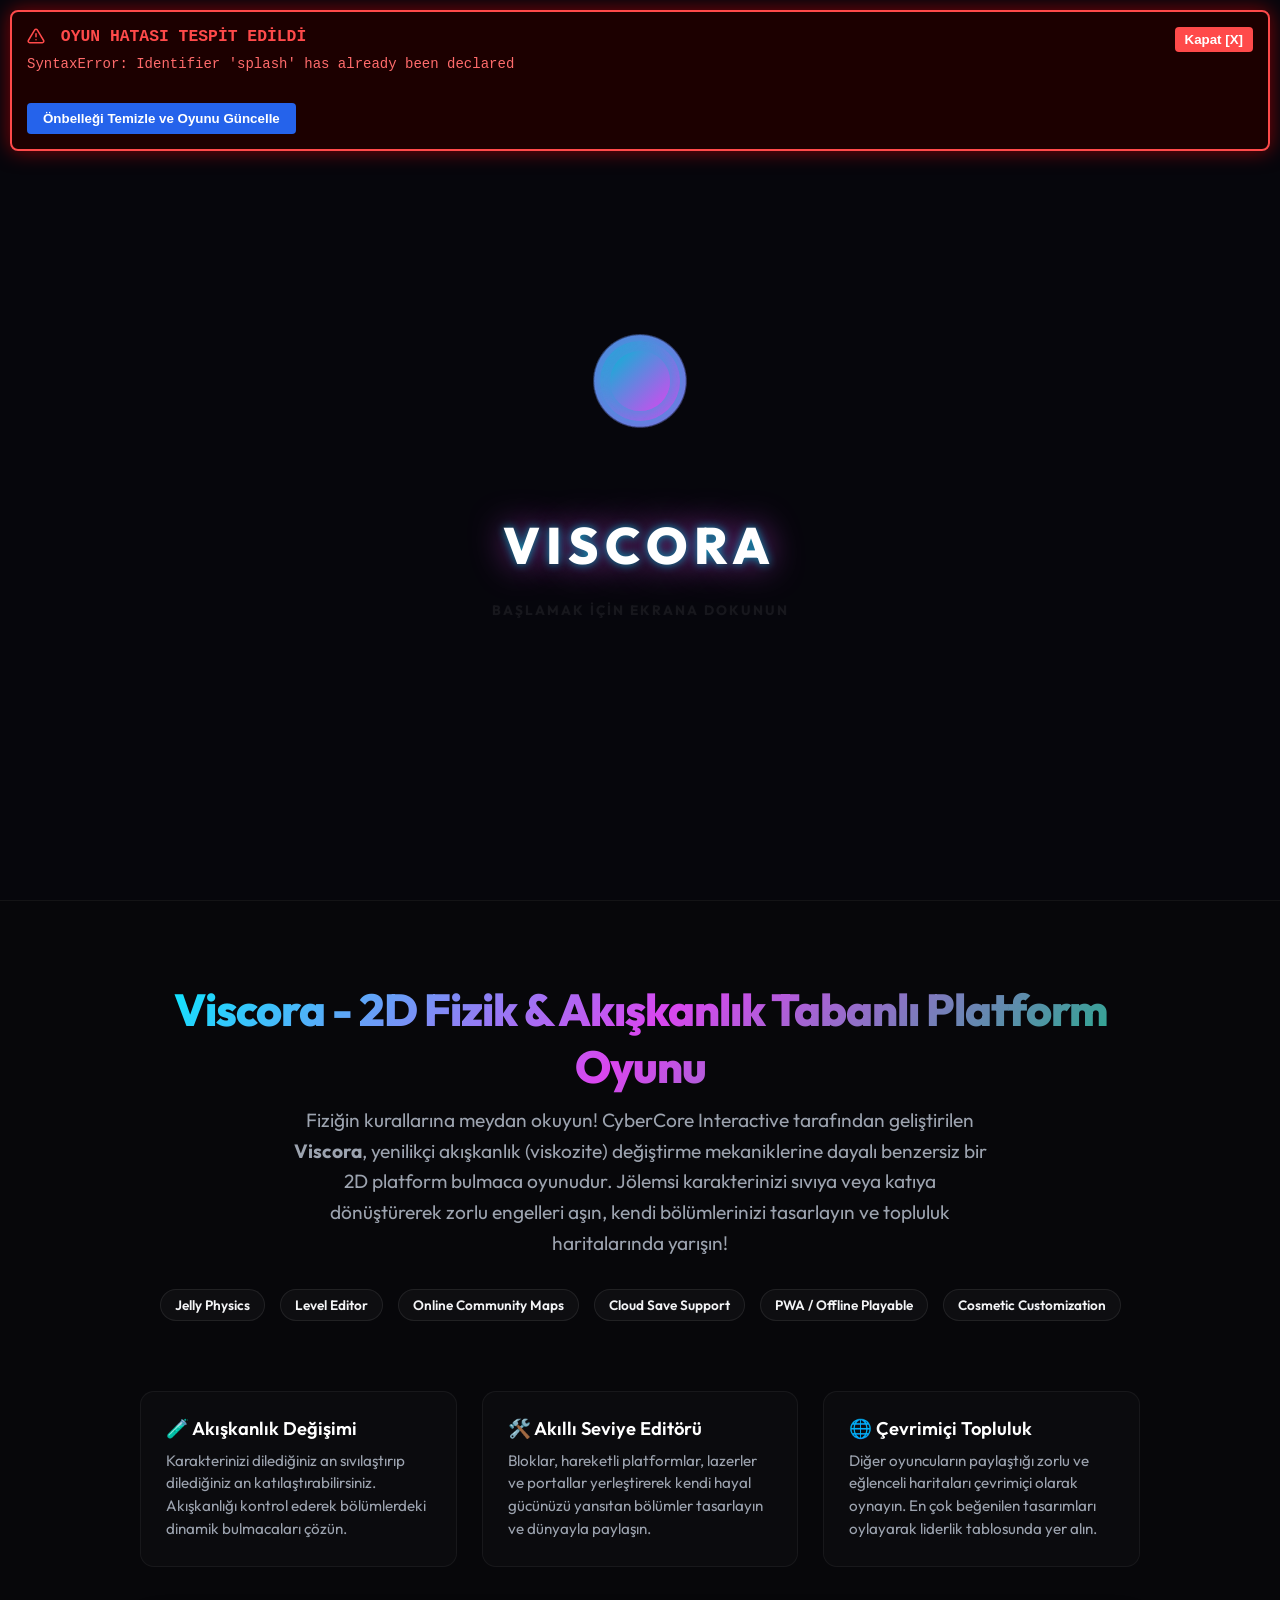
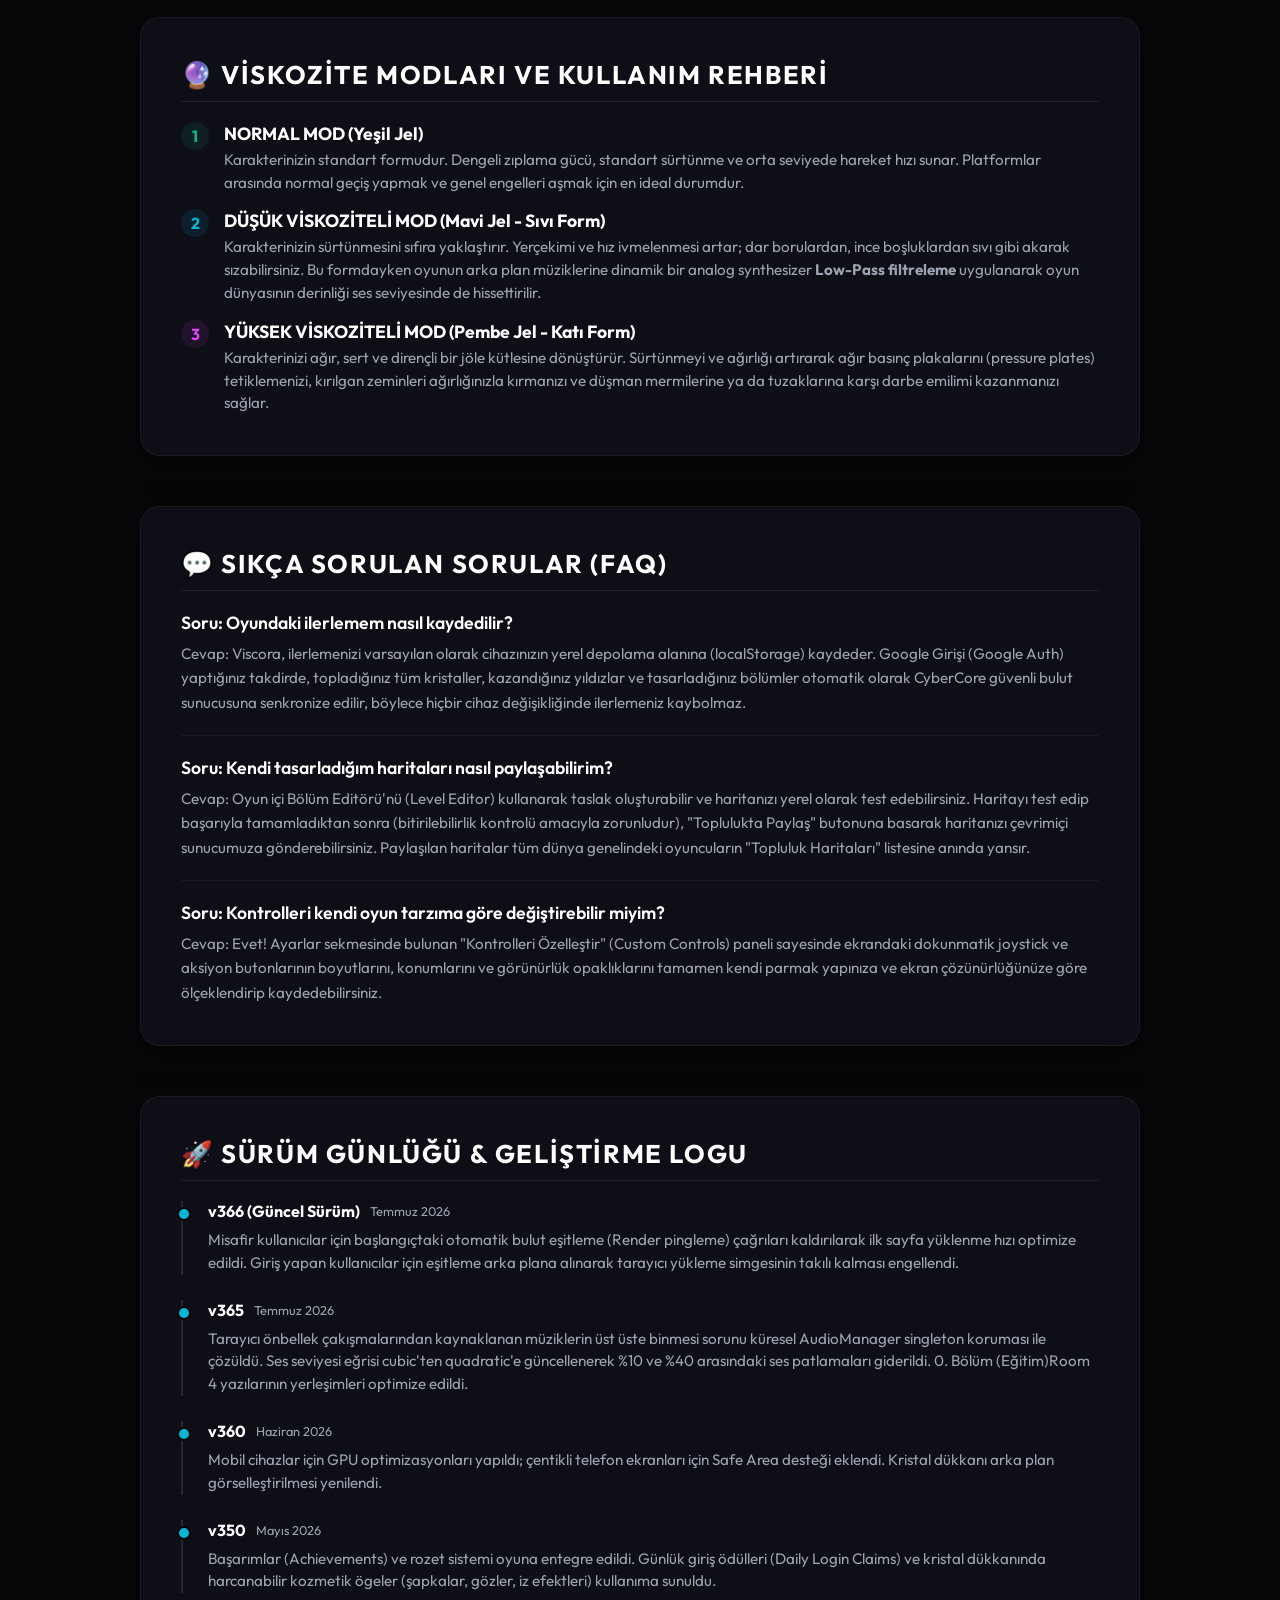
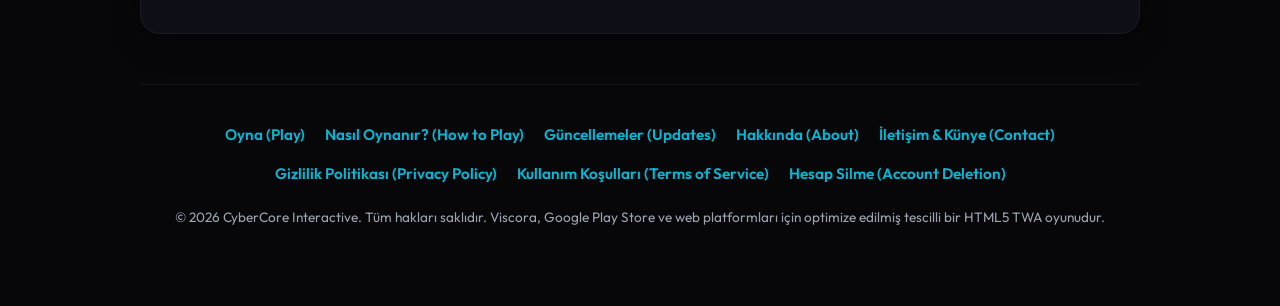
==== index.html @ 259fa182 "fix: updated internal js import query strings to v395 and added fail-safe intro script" ====
<!DOCTYPE html>
<html lang="tr" style="background-color: #0d0d12;">
<head>
    <style>html, body { background-color: #0d0d12 !important; }</style>
    <!-- Global Hata Yakalayıcı (Konsol Günlüğü & Geliştirici Modu) -->
    <script>
        window.lastCapturedError = null;
        window.showCrashReporter = function(message, file, line, stack) {
            console.error("[Viscora Core Error]:", message, file, line, stack);
            window.lastCapturedError = {
                message: message || "Bilinmeyen Hata",
                file: file || "bilinmiyor",
                line: line || 0,
                stack: stack || "",
                time: new Date().toISOString()
            };
            // Otomatik engelleyici modal kaldırıldı; sadece devMode veya manuel olarak görünür.
        };
        window.addEventListener('error', function(e) {
            if (e.message && !e.message.includes('ResizeObserver')) {
                console.warn("[Caught Error]:", e.message, e.filename, e.lineno);
            }
        });
        window.addEventListener('unhandledrejection', function(e) {
            var msg = e.reason ? (e.reason.message || String(e.reason)) : "Promise Hatası";
            console.warn("[Unhandled Promise Rejection]:", msg);
        });
    </script>

    <meta charset="UTF-8">
    <meta name="viewport" content="width=device-width, initial-scale=1.0, maximum-scale=1.0, user-scalable=no, viewport-fit=cover">
    <title>Viscora - 2D Physics Mobile Platformer</title>
    <meta name="description" content="Viscora, yenilikçi akışkanlık (viskozite) mekaniklerine dayalı benzersiz bir 2D fizik tabanlı platform oyunudur. Kendi bölümlerinizi tasarlayın ve topluluk haritalarını çevrimiçi oynayın!">
    <meta name="keywords" content="viscora, platform oyunu, physics platformer, 2d game, level editor, community levels, browser game, jelly game, viscous odyssey">
    <!-- Gelişmiş PWA & Android Meta Etiketleri -->
    <meta name="mobile-web-app-capable" content="yes">
    <meta name="apple-mobile-web-app-capable" content="yes">
    <meta name="apple-mobile-web-app-status-bar-style" content="black-translucent">
    <meta name="theme-color" content="#0d0d12">
    <!-- Google Fonts: Outfit & Orbitron -->
    <link rel="preconnect" href="https://fonts.googleapis.com">
    <link rel="preconnect" href="https://fonts.gstatic.com" crossorigin>
    <link href="https://fonts.googleapis.com/css2?family=Orbitron:wght@700;900&family=Outfit:wght@300;400;600;800&display=swap" rel="stylesheet">
    <link rel="stylesheet" href="index.css?v=v378">
    <!-- Google AdSense Doğrulama Kodu -->
    <script async src="https://pagead2.googlesyndication.com/pagead/js/adsbygoogle.js?client=ca-pub-5810332619798187"
         crossorigin="anonymous"></script>
    <!-- H5 Games Ads: adBreak / adConfig API Yapılandırması -->
    <script>
        window.adBreakReady = false;
        window.adBreak = window.adBreak || function(o) {
            // Reklam SDK henüz yüklenmediyse, beforeAd/afterAd/adBreakDone callback'lerini atla
            if (o.adBreakDone) o.adBreakDone({ breakStatus: 'notReady' });
        };
        window.adConfig = window.adConfig || function(o) {};
    </script>
    <!-- Global Vibration (Haptic) Override Setting -->
    <script>
        (function() {
            if (typeof navigator !== 'undefined' && navigator.vibrate) {
                const originalVibrate = navigator.vibrate.bind(navigator);
                navigator.vibrate = function(pattern) {
                    const disabled = window.screenShakeDisabled || localStorage.getItem('viscora_screen_shake_disabled') === 'true';
                    if (disabled) {
                        return false;
                    }
                    try {
                        return originalVibrate(pattern);
                    } catch (e) {
                        return false;
                    }
                };
            }
        })();
    </script>
    <script>
        // Standalone (PWA / TWA / Google Play Store App) Mode Detection
        (function() {
            const isStandalone = window.matchMedia('(display-mode: standalone)').matches || 
                                 window.matchMedia('(display-mode: fullscreen)').matches ||
                                 window.navigator.standalone || 
                                 document.referrer.includes('android-app://');
            if (isStandalone) {
                document.documentElement.classList.add('standalone-mode');
            }
        })();
    </script>
    <link rel="manifest" href="manifest.json">
    <script>
        // Custom Premium Alert & Confirm Dialogs to bypass native browser alert/confirm domain prefixing
        window.showAlertModal = function(msg) {
            const existing = document.querySelector('.viscora-modal-overlay');
            if (existing) existing.remove();

            const overlay = document.createElement('div');
            overlay.className = 'viscora-modal-overlay';
            
            const modal = document.createElement('div');
            modal.className = 'viscora-modal';
            
            modal.innerHTML = `
                <div class="viscora-modal-title"><svg class="icon-svg" style="color: #00f0ff; width: 18px; height: 18px; vertical-align: text-bottom; margin-right: 6px;"><use href="#icon-bolt"></use></svg> BİLGİLENDİRME</div>
                <div class="viscora-modal-message">${msg}</div>
                <div class="viscora-modal-actions">
                    <button class="viscora-modal-btn primary">TAMAM</button>
                </div>
            `;
            
            overlay.appendChild(modal);
            document.body.appendChild(overlay);

            const btn = modal.querySelector('.viscora-modal-btn');
            btn.focus();
            btn.addEventListener('click', () => {
                overlay.remove();
            });
        };

        window.showConfirmModal = function(msg, onYes, onNo) {
            const existing = document.querySelector('.viscora-modal-overlay');
            if (existing) existing.remove();

            const overlay = document.createElement('div');
            overlay.className = 'viscora-modal-overlay';
            
            const modal = document.createElement('div');
            modal.className = 'viscora-modal';
            
            modal.innerHTML = `
                <div class="viscora-modal-title"><svg class="icon-svg" style="color: #f59e0b; width: 18px; height: 18px; vertical-align: text-bottom; margin-right: 6px;"><use href="#icon-warning"></use></svg> ONAY</div>
                <div class="viscora-modal-message">${msg}</div>
                <div class="viscora-modal-actions">
                    <button class="viscora-modal-btn secondary" id="viscora-confirm-no">İPTAL</button>
                    <button class="viscora-modal-btn primary" id="viscora-confirm-yes">EVET</button>
                </div>
            `;
            
            overlay.appendChild(modal);
            document.body.appendChild(overlay);

            const yesBtn = modal.querySelector('#viscora-confirm-yes');
            const noBtn = modal.querySelector('#viscora-confirm-no');
            
            yesBtn.focus();
            
            yesBtn.addEventListener('click', () => {
                overlay.remove();
                if (onYes) onYes();
            });
            
            noBtn.addEventListener('click', () => {
                overlay.remove();
                if (onNo) onNo();
            });
        };

        window.showShareModal = function(msg, onUpdate, onPublishNew, onCancel) {
            const existing = document.querySelector('.viscora-modal-overlay');
            if (existing) existing.remove();

            const overlay = document.createElement('div');
            overlay.className = 'viscora-modal-overlay';
            
            const modal = document.createElement('div');
            modal.className = 'viscora-modal';
            modal.style.width = '420px';
            modal.style.maxWidth = '90vw';
            
            modal.innerHTML = `
                <div class="viscora-modal-title"><svg class="icon-svg" style="color: #10b981; width: 18px; height: 18px; vertical-align: text-bottom; margin-right: 6px;"><use href="#icon-portal"></use></svg> BÖLÜMÜ PAYLAŞ</div>
                <div class="viscora-modal-message" style="margin-bottom: 22px;">${msg}</div>
                <div class="viscora-modal-actions" style="flex-direction: column; gap: 10px; align-items: stretch;">
                    <button class="viscora-modal-btn primary" id="viscora-share-update" style="padding: 10px 16px; font-size: 0.85rem; width: 100%; display: flex; align-items: center; justify-content: center; gap: 6px;"><svg class="icon-svg" style="width: 14px; height: 14px; margin: 0;"><use href="#icon-time"></use></svg> MEVCUT BÖLÜMÜ GÜNCELLE</button>
                    <button class="viscora-modal-btn" id="viscora-share-new" style="padding: 10px 16px; font-size: 0.85rem; width: 100%; background: linear-gradient(135deg, #10b981 0%, #059669 100%); color: #fff; border: none; box-shadow: 0 4px 12px rgba(16, 185, 129, 0.2); display: flex; align-items: center; justify-content: center; gap: 6px;"><svg class="icon-svg" style="width: 14px; height: 14px; margin: 0;"><use href="#icon-star"></use></svg> YENİ BÖLÜM OLARAK YAYINLA</button>
                    <button class="viscora-modal-btn secondary" id="viscora-share-cancel" style="padding: 8px 16px; font-size: 0.85rem; width: 100%;">İPTAL</button>
                </div>
            `;
            
            overlay.appendChild(modal);
            document.body.appendChild(overlay);

            const updateBtn = modal.querySelector('#viscora-share-update');
            const newBtn = modal.querySelector('#viscora-share-new');
            const cancelBtn = modal.querySelector('#viscora-share-cancel');
            
            updateBtn.focus();
            
            updateBtn.addEventListener('click', () => {
                overlay.remove();
                if (onUpdate) onUpdate();
            });
            
            newBtn.addEventListener('click', () => {
                overlay.remove();
                if (onPublishNew) onPublishNew();
            });
            
            cancelBtn.addEventListener('click', () => {
                overlay.remove();
                if (onCancel) onCancel();
            });
        };

        // Override default window.alert globally
        window.alert = window.showAlertModal;

        // Service Worker Kaydı (PWA & Offline Desteği + Otomatik Güncelleme)
        if ('serviceWorker' in navigator) {
            window.addEventListener('load', () => {
                navigator.serviceWorker.register('./sw.js')
                    .then(reg => {
                        console.log('Service Worker başarıyla kaydedildi:', reg.scope);
                        // Force check for updates on registration
                        reg.update().catch(err => console.error('Service Worker güncelleme hatası:', err));
                    })
                    .catch(err => console.error('Service Worker kayıt hatası:', err));
            });

            let refreshing = false;
            navigator.serviceWorker.addEventListener('controllerchange', () => {
                if (!refreshing) {
                    refreshing = true;
                    sessionStorage.setItem('viscora_sw_reloaded', 'true');
                    window.location.reload();
                }
            });
        }

        // Android/Mobil Cihazlar İçin FPS Optimizasyonu: Yoğun işlem gerektiren canvas gölge özelliklerini devredışı bırak
        const isTouch = ('ontouchstart' in window) || (navigator.maxTouchPoints > 0);
        if (isTouch) {
            Object.defineProperty(CanvasRenderingContext2D.prototype, 'shadowBlur', {
                set(val) { /* Gölgeleri yoksay */ },
                get() { return 0; },
                configurable: true
            });
            Object.defineProperty(CanvasRenderingContext2D.prototype, 'shadowColor', {
                set(val) { /* Gölgeleri yoksay */ },
                get() { return 'transparent'; },
                configurable: true
            });
        }

        function showError(msg) {
            var div = document.getElementById('debug-error-console');
            if (!div) {
                div = document.createElement('div');
                div.id = 'debug-error-console';
                div.style.position = 'fixed';
                div.style.top = '10px';
                div.style.left = '10px';
                div.style.right = '10px';
                div.style.background = 'rgba(30, 0, 0, 0.95)';
                div.style.color = '#ff6b6b';
                div.style.padding = '15px';
                div.style.borderRadius = '8px';
                div.style.border = '2px solid #ff4a4a';
                div.style.fontFamily = 'monospace';
                div.style.fontSize = '14px';
                div.style.zIndex = '999999';
                div.style.boxShadow = '0 0 20px rgba(255,0,0,0.5)';
                div.style.whiteSpace = 'pre-wrap';
                div.style.overflowY = 'auto';
                div.style.maxHeight = '80vh';
                
                var closeBtn = document.createElement('button');
                closeBtn.innerText = 'Kapat [X]';
                closeBtn.style.float = 'right';
                closeBtn.style.background = '#ff4a4a';
                closeBtn.style.color = '#fff';
                closeBtn.style.border = 'none';
                closeBtn.style.padding = '5px 10px';
                closeBtn.style.cursor = 'pointer';
                closeBtn.style.borderRadius = '4px';
                closeBtn.style.fontWeight = 'bold';
                closeBtn.onclick = function() { div.remove(); };
                div.appendChild(closeBtn);
                
                var title = document.createElement('h3');
                title.innerHTML = '<svg class="icon-svg" style="color: #ff4a4a; width: 18px; height: 18px; vertical-align: middle; margin-right: 6px;"><use href="#icon-warning"></use></svg> OYUN HATASI TESPİT EDİLDİ';
                title.style.margin = '0 0 10px 0';
                title.style.color = '#ff4a4a';
                div.appendChild(title);
                
                var content = document.createElement('div');
                content.id = 'debug-error-content';
                div.appendChild(content);

                // Mobil cihazlarda/PWA'de önbellek temizleme butonu
                var cacheBtn = document.createElement('button');
                cacheBtn.innerText = 'Önbelleği Temizle ve Oyunu Güncelle';
                cacheBtn.style.background = '#2563eb';
                cacheBtn.style.color = '#fff';
                cacheBtn.style.border = 'none';
                cacheBtn.style.padding = '8px 16px';
                cacheBtn.style.cursor = 'pointer';
                cacheBtn.style.borderRadius = '4px';
                cacheBtn.style.fontWeight = 'bold';
                cacheBtn.style.marginTop = '15px';
                cacheBtn.style.display = 'block';
                function reloadWithCacheBuster() {
                    var cleanUrl = window.location.protocol + '//' + window.location.host + window.location.pathname;
                    window.location.href = cleanUrl + '?cb=' + Date.now();
                }

                cacheBtn.onclick = function() {
                    if ('serviceWorker' in navigator) {
                        navigator.serviceWorker.getRegistrations().then(function(regs) {
                            var promises = [];
                            for (var i = 0; i < regs.length; i++) {
                                promises.push(regs[i].unregister());
                            }
                            return Promise.all(promises);
                        }).then(function() {
                            return caches.keys().then(function(keys) {
                                return Promise.all(keys.map(function(k) { return caches.delete(k); }));
                            });
                        }).then(function() {
                            reloadWithCacheBuster();
                        }).catch(function(err) {
                            alert("Önbellek temizlenemedi: " + err);
                            reloadWithCacheBuster();
                        });
                    } else {
                        reloadWithCacheBuster();
                    }
                };
                div.appendChild(cacheBtn);
                
                document.body.appendChild(div);
            }
            document.getElementById('debug-error-content').innerText += msg + '\n\n';
        }

        window.addEventListener('error', function(e) {
            var msg = e.error ? (e.error.stack || e.error.message) : e.message;
            if (!msg) return;
            
            const lowerMsg = msg.toLowerCase();
            if (lowerMsg.includes('global code') || 
                lowerMsg.includes('viscoragame.com/:1:') || 
                lowerMsg.includes('linelytics') ||
                lowerMsg.includes('instagram') ||
                lowerMsg.includes('facebook') ||
                lowerMsg.includes('fbconnect') ||
                lowerMsg.includes('fbsbx') ||
                lowerMsg.includes('adbreak') ||
                lowerMsg.includes('adsbygoogle') ||
                lowerMsg.includes('google-analytics') ||
                lowerMsg.includes('webview') ||
                lowerMsg.includes('browser-extension') ||
                lowerMsg.includes('extension://') ||
                lowerMsg.includes('safari-extension://')) {
                return;
            }
            showError(msg);
        });

        window.addEventListener('unhandledrejection', function(e) {
            var reason = e.reason;
            var msg = reason ? (reason.stack || reason.message || reason) : 'Unhandled promise rejection';
            if (!msg) return;
            
            const lowerMsg = String(msg).toLowerCase();
            if (lowerMsg.includes('global code') || 
                lowerMsg.includes('viscoragame.com/:1:') || 
                lowerMsg.includes('linelytics') ||
                lowerMsg.includes('instagram') ||
                lowerMsg.includes('facebook') ||
                lowerMsg.includes('adsbygoogle') ||
                lowerMsg.includes('failed to fetch') ||
                lowerMsg.includes('networkerror')) {
                return;
            }
            showError('Promise Rejection: ' + msg);
        });

        // Intercept console.error
        const origConsoleError = console.error;
        console.error = function(...args) {
            origConsoleError.apply(console, args);
            const msg = args.join(' ');
            const lowerMsg = msg.toLowerCase();
            if (lowerMsg.includes('service worker') || 
                lowerMsg.includes('serviceworker') ||
                lowerMsg.includes('failed to fetch') ||
                lowerMsg.includes('networkerror') ||
                lowerMsg.includes('onrender.com') ||
                lowerMsg.includes('gsi_logger') ||
                lowerMsg.includes('accounts.google.com') ||
                lowerMsg.includes('cors')) {
                return;
            }
            showError('Console Error: ' + msg);
        };

        // Google Sign-In callback buffer to prevent race conditions
        window.handleGoogleSignIn = function(response) {
            if (typeof window.handleGoogleSignInActual === 'function') {
                window.handleGoogleSignInActual(response);
            } else {
                window.googleSignInResponseBuffer = response;
            }
        };
    </script>
    <!-- Google Sign-In SDK loaded dynamically on settings open -->
</head>
<body style="background-color: #03050a !important; background: #03050a !important; margin: 0; padding: 0;">
    <div id="app">
    <!-- Gooey Gel Splash Screen (Giriş Animasyonu) -->
    <div id="splash-screen" class="splash-screen">
        <div class="splash-goo-container">
            <div class="blob blob-1"></div>
            <div class="blob blob-2"></div>
        </div>
        <h1 class="splash-logo">VISCORA</h1>
        <div class="splash-tap-hint">BAŞLAMAK İÇİN EKRANA DOKUNUN</div>
    </div>

    <!-- CYBERCORE INTERACTIVE STÜDYO AÇILIŞ EKRANI (EN ÜST KATMAN) -->
    <div id="cybercore-studio-intro" class="cybercore-intro-overlay">
        <div class="cybercore-intro-grid"></div>
        <div class="cybercore-glow-aura"></div>
        <div class="cybercore-logo-box">
            <svg class="cybercore-vector-logo" viewBox="0 0 200 200" fill="none" xmlns="http://www.w3.org/2000/svg">
                <defs>
                    <linearGradient id="cyberMetalGrad" x1="0%" y1="0%" x2="100%" y2="100%">
                        <stop offset="0%" stop-color="#ffffff" />
                        <stop offset="30%" stop-color="#cbd5e1" />
                        <stop offset="70%" stop-color="#64748b" />
                        <stop offset="100%" stop-color="#334155" />
                    </linearGradient>
                    <linearGradient id="cyberCyanGrad" x1="0%" y1="0%" x2="100%" y2="100%">
                        <stop offset="0%" stop-color="#38bdf8" />
                        <stop offset="100%" stop-color="#00f2fe" />
                    </linearGradient>
                    <filter id="cyberNeonGlow" x="-20%" y="-20%" width="140%" height="140%">
                        <feDropShadow dx="0" dy="0" stdDeviation="6" flood-color="#00f2fe" flood-opacity="0.9"/>
                    </filter>
                </defs>
                <path d="M 125 35 A 72 72 0 1 0 90 172 L 90 148 A 48 48 0 1 1 112 56 Z" fill="url(#cyberMetalGrad)" stroke="#00f2fe" stroke-width="1.5" filter="url(#cyberNeonGlow)" />
                <path d="M 134 26 L 160 48 L 144 65 L 122 46 Z" fill="url(#cyberMetalGrad)" stroke="#00f2fe" stroke-width="1.5" filter="url(#cyberNeonGlow)" />
                <rect x="94" y="78" width="22" height="66" rx="2" fill="url(#cyberMetalGrad)" stroke="#00f2fe" stroke-width="1.5" filter="url(#cyberNeonGlow)" />
                <rect x="94" y="50" width="22" height="20" rx="2" fill="url(#cyberCyanGrad)" stroke="#ffffff" stroke-width="1" filter="drop-shadow(0 0 10px #00f2fe)" />
            </svg>
            <h1 class="cybercore-brand-title">
                CYBERCORE
            </h1>
            <div class="cybercore-brand-subtitle">INTERACTIVE</div>
        </div>
    </div>
    <script>
        // Fail-safe intro auto-remover: 1.5 saniye sonra ne olursa olsun intro ekranını kesin olarak kaldırır!
        setTimeout(function() {
            var intro = document.getElementById('cybercore-studio-intro');
            var splash = document.getElementById('splash-screen');
            if (intro) {
                intro.classList.add('fade-out');
                intro.style.pointerEvents = 'none';
                intro.style.display = 'none';
                if (intro.parentNode) {
                    try { intro.parentNode.removeChild(intro); } catch(e) {}
                }
            }
            if (splash) {
                splash.style.display = 'flex';
                splash.classList.remove('hidden', 'fade-out');
            }
        }, 1500);
    </script>

    <!-- SVG Sprite Library for Cyber Emojis/Icons -->
    <svg xmlns="http://www.w3.org/2000/svg" style="display: none;">
        <symbol id="icon-gift" viewBox="0 0 24 24" fill="none" stroke="currentColor" stroke-width="2" stroke-linecap="round" stroke-linejoin="round">
          <polyline points="20 12 20 22 4 22 4 12"></polyline>
          <rect x="2" y="7" width="20" height="5"></rect>
          <line x1="12" y1="22" x2="12" y2="7"></line>
          <path d="M12 7H7.5a2.5 2.5 0 0 1 0-5C11 2 12 7 12 7z"></path>
          <path d="M12 7h4.5a2.5 2.5 0 0 0 0-5C13 2 12 7 12 7z"></path>
        </symbol>
        <symbol id="icon-calendar" viewBox="0 0 24 24" fill="none" stroke="currentColor" stroke-width="2" stroke-linecap="round" stroke-linejoin="round">
          <rect x="3" y="4" width="18" height="18" rx="2" ry="2"></rect>
          <line x1="16" y1="2" x2="16" y2="6"></line>
          <line x1="8" y1="2" x2="8" y2="6"></line>
          <line x1="3" y1="10" x2="21" y2="10"></line>
        </symbol>
        <symbol id="icon-gem" viewBox="0 0 24 24" fill="none" stroke="currentColor" stroke-width="2" stroke-linecap="round" stroke-linejoin="round">
            <path d="M6 3h12l4 6-10 12L2 9z"/>
            <path d="M11 3 8 9h8l-3-6"/>
            <path d="M2 9h20"/>
            <path d="M8 9l4 12 4-12"/>
        </symbol>
        <symbol id="icon-flag" viewBox="0 0 24 24" fill="none" stroke="currentColor" stroke-width="2" stroke-linecap="round" stroke-linejoin="round">
            <path d="M4 15s1-1 4-1 5 2 8 2 4-1 4-1V3s-1 1-4 1-5-2-8-2-4 1-4 1z"/>
            <line x1="4" y1="22" x2="4" y2="15"/>
        </symbol>
        <symbol id="icon-book" viewBox="0 0 24 24" fill="none" stroke="currentColor" stroke-width="2" stroke-linecap="round" stroke-linejoin="round">
            <path d="M4 19.5A2.5 2.5 0 0 1 6.5 17H20"/>
            <path d="M6.5 2H20v20H6.5A2.5 2.5 0 0 1 4 19.5v-15A2.5 2.5 0 0 1 6.5 2z"/>
        </symbol>
        <symbol id="icon-gear" viewBox="0 0 24 24" fill="none" stroke="currentColor" stroke-width="2" stroke-linecap="round" stroke-linejoin="round">
            <circle cx="12" cy="12" r="3"/>
            <path d="M19.4 15a1.65 1.65 0 0 0 .33 1.82l.06.06a2 2 0 1 1-2.83 2.83l-.06-.06a1.65 1.65 0 0 0-1.82-.33 1.65 1.65 0 0 0-1 1.51V21a2 2 0 0 1-4 0v-.09A1.65 1.65 0 0 0 9 19.4a1.65 1.65 0 0 0-1.82.33l-.06.06a2 2 0 1 1-2.83-2.83l.06-.06a1.65 1.65 0 0 0 .33-1.82 1.65 1.65 0 0 0-1.51-1H3a2 2 0 0 1 0-4h.09A1.65 1.65 0 0 0 4.6 9a1.65 1.65 0 0 0-.33-1.82l-.06-.06a2 2 0 1 1 2.83-2.83l.06.06a1.65 1.65 0 0 0 1.82.33H9a1.65 1.65 0 0 0 1-1.51V3a2 2 0 0 1 4 0v.09a1.65 1.65 0 0 0 1 1.51 1.65 1.65 0 0 0 1.82-.33l.06-.06a2 2 0 1 1 2.83 2.83l-.06.06a1.65 1.65 0 0 0-.33 1.82V9a1.65 1.65 0 0 0 1.51 1H21a2 2 0 0 1 0 4h-.09a1.65 1.65 0 0 0-1.51 1z"/>
        </symbol>
        <symbol id="icon-globe" viewBox="0 0 24 24" fill="none" stroke="currentColor" stroke-width="2" stroke-linecap="round" stroke-linejoin="round">
            <circle cx="12" cy="12" r="10"/>
            <path d="M2 12h20"/>
            <path d="M12 2a15.3 15.3 0 0 1 4 10 15.3 15.3 0 0 1-4 10 15.3 15.3 0 0 1-4-10 15.3 15.3 0 0 1 4-10z"/>
        </symbol>
        <symbol id="icon-shop" viewBox="0 0 24 24" fill="none" stroke="currentColor" stroke-width="2" stroke-linecap="round" stroke-linejoin="round">
            <path d="M6 2L3 6v14a2 2 0 0 0 2 2h14a2 2 0 0 0 2-2V6l-3-4z"/>
            <path d="M3 6h18"/>
            <path d="M16 10a4 4 0 0 1-8 0"/>
        </symbol>
        <symbol id="icon-tools" viewBox="0 0 24 24" fill="none" stroke="currentColor" stroke-width="2" stroke-linecap="round" stroke-linejoin="round">
            <path d="m15 5 4 4"/>
            <path d="M2.15 21.85c-.9-.9-.9-2.3 0-3.2l12-12c.9-.9 2.3-.9 3.2 0l3.2 3.2c.9.9.9 2.3 0 3.2l-12 12c-.9.9-2.3.9-3.2 0z"/>
            <path d="M9 13.5l1.5 1.5"/>
        </symbol>
        <symbol id="icon-fire" viewBox="0 0 24 24" fill="none" stroke="currentColor" stroke-width="2" stroke-linecap="round" stroke-linejoin="round">
            <path d="M8.5 14.5A2.5 2.5 0 0 0 11 12c0-1.38-.5-2-1-3-1.072-2.143-.224-4.054 2-6 .5 2.5 2 4.9 4 6.5 2 1.6 3 3.5 3 5.5a7 7 0 1 1-14 0c0-1.153.433-2.294 1-3a2.5 2.5 0 0 0 2.5 2.5z"/>
        </symbol>
        <symbol id="icon-time" viewBox="0 0 24 24" fill="none" stroke="currentColor" stroke-width="2" stroke-linecap="round" stroke-linejoin="round">
            <path d="M5 2h14"/>
            <path d="M5 22h14"/>
            <path d="M19 2l-7 7-7-7"/>
            <path d="M5 22l7-7 7 7"/>
            <circle cx="12" cy="12" r="2"/>
        </symbol>
        <symbol id="icon-search" viewBox="0 0 24 24" fill="none" stroke="currentColor" stroke-width="2" stroke-linecap="round" stroke-linejoin="round">
            <circle cx="11" cy="11" r="8"/>
            <line x1="21" y1="21" x2="16.65" y2="16.65"/>
        </symbol>
        <symbol id="icon-puzzle" viewBox="0 0 24 24" fill="none" stroke="currentColor" stroke-width="2" stroke-linecap="round" stroke-linejoin="round">
            <path d="M12 22a3 3 0 0 0 3-3V15h3a3 3 0 0 0 0-6h-3V5a3 3 0 0 0-6 0v4H6a3 3 0 0 0 0 6h3v4a3 3 0 0 0 3 3z"/>
        </symbol>
        <symbol id="icon-sword" viewBox="0 0 24 24" fill="none" stroke="currentColor" stroke-width="2" stroke-linecap="round" stroke-linejoin="round">
            <path d="m18 2 4 4-12 12-4-4z"/>
            <path d="M17 17l-4 4"/>
            <path d="M19 19l2 2"/>
        </symbol>
        <symbol id="icon-bolt" viewBox="0 0 24 24" fill="none" stroke="currentColor" stroke-width="2" stroke-linecap="round" stroke-linejoin="round">
            <path d="M13 2L3 14h9l-1 8 10-12h-9l1-8z"/>
        </symbol>
        <symbol id="icon-close" viewBox="0 0 24 24" fill="none" stroke="currentColor" stroke-width="2" stroke-linecap="round" stroke-linejoin="round">
            <line x1="18" y1="6" x2="6" y2="18"/>
            <line x1="6" y1="6" x2="18" y2="18"/>
        </symbol>
        <symbol id="icon-home" viewBox="0 0 24 24" fill="none" stroke="currentColor" stroke-width="2" stroke-linecap="round" stroke-linejoin="round">
            <path d="M3 9l9-7 9 7v11a2 2 0 0 1-2 2H5a2 2 0 0 1-2-2z"/>
            <path d="M9 22V12h6v10"/>
        </symbol>
        <symbol id="icon-play" viewBox="0 0 24 24" fill="none" stroke="currentColor" stroke-width="2" stroke-linecap="round" stroke-linejoin="round">
            <path d="M5 3l14 9-14 9z"/>
        </symbol>
        <symbol id="icon-run" viewBox="0 0 24 24" fill="none" stroke="currentColor" stroke-width="2" stroke-linecap="round" stroke-linejoin="round">
            <path d="M9 21H5a2 2 0 0 1-2-2V5a2 2 0 0 1 2-2h4"/>
            <path d="M16 17l5-5-5-5"/>
            <path d="M21 12H9"/>
        </symbol>
        <symbol id="icon-lock" viewBox="0 0 24 24" fill="none" stroke="currentColor" stroke-width="2" stroke-linecap="round" stroke-linejoin="round">
            <rect x="3" y="11" width="18" height="11" rx="2" ry="2"/>
            <path d="M7 11V7a5 5 0 0 1 10 0v4"/>
        </symbol>
        <symbol id="icon-music" viewBox="0 0 24 24" fill="none" stroke="currentColor" stroke-width="2" stroke-linecap="round" stroke-linejoin="round">
            <path d="M9 18V5l12-2v13"/>
            <path d="M9 9l12-2"/>
            <circle cx="6" cy="18" r="3"/>
            <circle cx="18" cy="16" r="3"/>
        </symbol>
        <symbol id="icon-volume" viewBox="0 0 24 24" fill="none" stroke="currentColor" stroke-width="2" stroke-linecap="round" stroke-linejoin="round">
            <polygon points="11 5 6 9 2 9 2 15 6 15 11 19 11 5"/>
            <path d="M19.07 4.93a10 10 0 0 1 0 14.14M15.54 8.46a5 5 0 0 1 0 7.07"/>
        </symbol>
        <symbol id="icon-flask" viewBox="0 0 24 24" fill="none" stroke="currentColor" stroke-width="2" stroke-linecap="round" stroke-linejoin="round">
            <path d="M9 3h6"/>
            <path d="M10 9h4"/>
            <path d="M10 3v6"/>
            <path d="M14 3v6"/>
            <path d="M8.5 21h7"/>
            <path d="M5.66 21H18.34a1 1 0 0 0 .86-1.5L14 9V3H10v6L4.8 19.5a1 1 0 0 0 .86 1.5z"/>
        </symbol>
        <symbol id="icon-warning" viewBox="0 0 24 24" fill="none" stroke="currentColor" stroke-width="2" stroke-linecap="round" stroke-linejoin="round">
            <path d="M10.29 3.86L1.82 18a2 2 0 0 0 1.71 3h16.94a2 2 0 0 0 1.71-3L13.71 3.86a2 2 0 0 0-3.42 0z"/>
            <line x1="12" y1="9" x2="12" y2="13"/>
            <line x1="12" y1="17" x2="12.01" y2="17"/>
        </symbol>
        <symbol id="icon-gamepad" viewBox="0 0 24 24" fill="none" stroke="currentColor" stroke-width="2" stroke-linecap="round" stroke-linejoin="round">
            <rect x="2" y="5" width="20" height="14" rx="2"/>
            <path d="M6 12h4"/>
            <path d="M8 10v4"/>
            <circle cx="15.5" cy="12" r="1"/>
            <circle cx="18.5" cy="12" r="1"/>
        </symbol>
        <symbol id="icon-keyboard" viewBox="0 0 24 24" fill="none" stroke="currentColor" stroke-width="2" stroke-linecap="round" stroke-linejoin="round">
            <rect x="2" y="4" width="20" height="16" rx="2" ry="2"/>
            <path d="M6 8h.01M10 8h.01M14 8h.01M18 8h.01M6 12h.01M10 12h.01M14 12h.01M18 12h.01M7 16h10"/>
        </symbol>
        <symbol id="icon-portal" viewBox="0 0 24 24" fill="none" stroke="currentColor" stroke-width="2" stroke-linecap="round" stroke-linejoin="round">
            <circle cx="12" cy="12" r="10"/>
            <path d="M12 2a10 10 0 1 0 10 10"/>
            <path d="M12 6a6 6 0 1 0 6 6"/>
            <path d="M12 10a2 2 0 1 0 2 2"/>
        </symbol>
        <symbol id="icon-cloud" viewBox="0 0 24 24" fill="none" stroke="currentColor" stroke-width="2" stroke-linecap="round" stroke-linejoin="round">
            <path d="M18 10h-1.26A8 8 0 1 0 9 20h9a5 5 0 0 0 0-10z"/>
        </symbol>
        <symbol id="icon-eye" viewBox="0 0 24 24" fill="none" stroke="currentColor" stroke-width="2" stroke-linecap="round" stroke-linejoin="round">
            <path d="M1 12s4-8 11-8 11 8 11 8-4 8-11 8-11-8-11-8z"/>
            <circle cx="12" cy="12" r="3"/>
        </symbol>
        <symbol id="icon-hat" viewBox="0 0 24 24" fill="none" stroke="currentColor" stroke-width="2" stroke-linecap="round" stroke-linejoin="round">
            <path d="M2 4l3 12h14l3-12-6 7-4-7-4 7-6-7z"/>
            <path d="M3 20h18"/>
        </symbol>
        <symbol id="icon-rainbow" viewBox="0 0 24 24" fill="none" stroke="currentColor" stroke-width="2" stroke-linecap="round" stroke-linejoin="round">
            <path d="M2 12c4 4 6-4 10 0s6-4 10 0"/>
            <path d="M2 8c4 4 6-4 10 0s6-4 10 0"/>
            <path d="M2 16c4 4 6-4 10 0s6-4 10 0"/>
        </symbol>
        <symbol id="icon-star" viewBox="0 0 24 24" fill="currentColor" stroke="currentColor" stroke-width="2" stroke-linecap="round" stroke-linejoin="round">
            <polygon points="12 2 15.09 8.26 22 9.27 17 14.14 18.18 21.02 12 17.77 5.82 21.02 7 14.14 2 9.27 8.91 8.26 12 2"/>
        </symbol>
        <symbol id="icon-like" viewBox="0 0 24 24" fill="none" stroke="currentColor" stroke-width="2" stroke-linecap="round" stroke-linejoin="round">
            <path d="M7 22V11 M2 11h5v11H2z M20.9 10.9l-1.38 9a2 2 0 0 1-2 1.7H7v-11l4-9a3 3 0 0 1 3 3v4h6.9a2 2 0 0 1 2 2.2z"/>
        </symbol>
        <symbol id="icon-mute" viewBox="0 0 24 24" fill="none" stroke="currentColor" stroke-width="2" stroke-linecap="round" stroke-linejoin="round">
            <polygon points="11 5 6 9 2 9 2 15 6 15 11 19 11 5"/>
            <line x1="23" y1="9" x2="17" y2="15"/>
            <line x1="17" y1="9" x2="23" y2="15"/>
        </symbol>
        <symbol id="icon-toggle" viewBox="0 0 24 24" fill="none" stroke="currentColor" stroke-width="2" stroke-linecap="round" stroke-linejoin="round">
            <rect x="2" y="6" width="20" height="12" rx="6" ry="6"/>
            <circle cx="16" cy="12" r="4"/>
        </symbol>
        <symbol id="icon-plate" viewBox="0 0 24 24" fill="none" stroke="currentColor" stroke-width="2" stroke-linecap="round" stroke-linejoin="round">
            <rect x="2" y="16" width="20" height="5" rx="1"/>
            <path d="M6 16v-4h12v4"/>
        </symbol>
        <symbol id="icon-box" viewBox="0 0 24 24" fill="none" stroke="currentColor" stroke-width="2" stroke-linecap="round" stroke-linejoin="round">
            <path d="M21 16V8a2 2 0 0 0-1-1.73l-7-4a2 2 0 0 0-2 0l-7 4A2 2 0 0 0 3 8v8a2 2 0 0 0 1 1.73l7 4a2 2 0 0 0 2 0l7-4A2 2 0 0 0 21 16z"/>
            <polyline points="3.27 6.96 12 12.01 20.73 6.96"/>
            <line x1="12" y1="22.08" x2="12" y2="12"/>
        </symbol>
        <symbol id="icon-conveyor" viewBox="0 0 24 24" fill="none" stroke="currentColor" stroke-width="2" stroke-linecap="round" stroke-linejoin="round">
            <polyline points="13 17 18 12 13 7"/>
            <polyline points="6 17 11 12 6 7"/>
        </symbol>
        <symbol id="icon-suction" viewBox="0 0 24 24" fill="none" stroke="currentColor" stroke-width="2" stroke-linecap="round" stroke-linejoin="round">
            <circle cx="12" cy="12" r="4"/>
            <path d="M12 2v6M12 16v6M2 12h6M16 12h6"/>
            <circle cx="12" cy="12" r="9" stroke-dasharray="2,2"/>
        </symbol>
        <symbol id="icon-mirror" viewBox="0 0 24 24" fill="none" stroke="currentColor" stroke-width="2" stroke-linecap="round" stroke-linejoin="round">
            <rect x="3" y="3" width="18" height="18" rx="2"/>
            <line x1="3" y1="21" x2="21" y2="3"/>
            <path d="M15 6h3v3M6 15h3v3" opacity="0.6"/>
        </symbol>
        <symbol id="icon-gate" viewBox="0 0 24 24" fill="none" stroke="currentColor" stroke-width="2" stroke-linecap="round" stroke-linejoin="round">
            <rect x="2" y="5" width="20" height="14" rx="2"/>
            <line x1="7" y1="5" x2="7" y2="19"/>
            <line x1="12" y1="5" x2="12" y2="19"/>
            <line x1="17" y1="5" x2="17" y2="19"/>
        </symbol>
        <symbol id="icon-platform-broken" viewBox="0 0 24 24" fill="none" stroke="currentColor" stroke-width="2" stroke-linecap="round" stroke-linejoin="round">
            <path d="M2 10h20"/>
            <path d="m10 10 2 4 1-5 2 3"/>
            <path d="M12 13v6"/>
        </symbol>
        <symbol id="icon-boss" viewBox="0 0 24 24" fill="none" stroke="currentColor" stroke-width="2" stroke-linecap="round" stroke-linejoin="round">
            <!-- Horns -->
            <path d="M4 10c-1-3-2-4-2-7 2 1 3 3 4 5"/>
            <path d="M20 10c1-3 2-4 2-7-2 1-3 3-4 5"/>
            <!-- Head outline -->
            <path d="M5 9a7 7 0 0 1 14 0v6a3 3 0 0 1-3 3H8a3 3 0 0 1-3-3V9z"/>
            <!-- Visor -->
            <rect x="6" y="10" width="12" height="4" rx="1"/>
            <line x1="6" y1="12" x2="18" y2="12"/>
            <!-- Mouth/Grill -->
            <path d="M9 18v2M12 18v2M15 18v2"/>
        </symbol>
        <symbol id="icon-spike" viewBox="0 0 24 24" fill="none" stroke="currentColor" stroke-width="2" stroke-linecap="round" stroke-linejoin="round">
            <path d="M2 20h20 M2 20l2.5-12L7 20l2.5-12L12 20l2.5-12L17 20l2.5-12L22 20"/>
        </symbol>
        <symbol id="icon-spider" viewBox="0 0 24 24" fill="none" stroke="currentColor" stroke-width="2" stroke-linecap="round" stroke-linejoin="round">
            <rect x="10" y="8" width="4" height="8" rx="2"/>
            <circle cx="12" cy="5" r="2"/>
            <path d="M10 9c-2-1-4 0-5 2M10 11c-3-1-5 1-6 3M10 13c-3 0-5 2-5 4"/>
            <path d="M14 9c2-1 4 0 5 2M14 11c3-1 5 1 6 3M14 13c3 0 5 2 5 4"/>
        </symbol>
        <symbol id="icon-skull" viewBox="0 0 24 24" fill="none" stroke="currentColor" stroke-width="2" stroke-linecap="round" stroke-linejoin="round">
            <path d="M12 2a8 8 0 0 0-8 8v4a2 2 0 0 0 2 2h1v3a2 2 0 0 0 2 2h6a2 2 0 0 0 2-2v-3h1a2 2 0 0 0 2-2v-4a8 8 0 0 0-8-8z"/>
            <circle cx="9" cy="10" r="1.5" fill="currentColor"/>
            <circle cx="15" cy="10" r="1.5" fill="currentColor"/>
            <path d="M12 12.5l-1 1.5h2z" fill="currentColor"/>
            <path d="M9 16v3M12 16v3M15 16v3"/>
        </symbol>
        <symbol id="icon-gel-chaser" viewBox="0 0 24 24" fill="none" stroke="currentColor" stroke-width="2" stroke-linecap="round" stroke-linejoin="round">
            <circle cx="12" cy="12" r="7"/>
            <circle cx="9.5" cy="9.5" r="2" fill="currentColor"/>
            <circle cx="14.5" cy="13.5" r="1.5" fill="currentColor"/>
            <path d="M12 2v2M12 20v2M2 12h2M20 12h2M5 5l1.5 1.5M17.5 17.5l1.5 1.5M5 19l1.5-1.5M17.5 5l1.5-1.5"/>
        </symbol>
        <symbol id="icon-waves" viewBox="0 0 24 24" fill="none" stroke="currentColor" stroke-width="2" stroke-linecap="round" stroke-linejoin="round">
            <path d="M2 10c3-3 3 3 6 0s3-3 6 0 3 3 6 0 3-3 6 0"/>
            <path d="M2 16c3-3 3 3 6 0s3-3 6 0 3 3 6 0 3-3 6 0"/>
        </symbol>
        <symbol id="icon-slime-blob" viewBox="0 0 24 24" fill="none" stroke="currentColor" stroke-width="2" stroke-linecap="round" stroke-linejoin="round">
            <path d="M12 2C8.5 7.5 4 12 4 15.5c0 4.5 3.5 6.5 8 6.5s8-2 8-6.5C20 12 15.5 7.5 12 2z"/>
        </symbol>
        <symbol id="icon-chevrons-up" viewBox="0 0 24 24" fill="none" stroke="currentColor" stroke-width="2" stroke-linecap="round" stroke-linejoin="round">
            <polyline points="17 11 12 6 7 11"/>
            <polyline points="17 18 12 13 7 18"/>
        </symbol>
        <symbol id="icon-laser" viewBox="0 0 24 24" fill="none" stroke="currentColor" stroke-width="2" stroke-linecap="round" stroke-linejoin="round">
            <path d="M3 12h18"/>
            <circle cx="3" cy="12" r="2" fill="currentColor"/>
            <circle cx="21" cy="12" r="2" fill="currentColor"/>
        </symbol>
        <symbol id="icon-arrow-right" viewBox="0 0 24 24" fill="none" stroke="currentColor" stroke-width="2" stroke-linecap="round" stroke-linejoin="round">
            <line x1="5" y1="12" x2="19" y2="12"/>
            <polyline points="12 5 19 12 12 19"/>
        </symbol>
    </svg>

    <!-- SVG Gooey Filter Definition -->
    <svg xmlns="http://www.w3.org/2000/svg" version="1.1" style="display:none;">
        <defs>
            <filter id="goo">
                <feGaussianBlur in="SourceGraphic" stdDeviation="12" result="blur" />
                <feColorMatrix in="blur" mode="matrix" values="1 0 0 0 0  0 1 0 0 0  0 0 1 0 0  0 0 0 19 -9" result="goo" />
                <feComposite in="SourceGraphic" in2="goo" operator="atop" />
            </filter>
        </defs>
    </svg>
    <!-- Yönlendirme Uyarısı (Sadece Dikey Ekranlarda Görünür) -->
    <div id="orientation-warning" class="orientation-warning-layer hidden">
        <div class="warning-card">
            <div class="phone-icon-wrapper">
                <svg class="phone-icon" viewBox="0 0 24 24" fill="none" stroke="currentColor" stroke-width="2">
                    <rect x="5" y="2" width="14" height="20" rx="2" transform="rotate(0 12 12)"></rect>
                    <line x1="12" y1="18" x2="12.01" y2="18"></line>
                </svg>
            </div>
            <h2>Lütfen Cihazınızı Döndürün</h2>
            <p>Viscora en iyi yatay (landscape) modda oynanır.</p>
        </div>
    </div>

    <!-- Ana Oyun Kapsayıcısı -->
    <div id="game-container">
        <!-- Oyun Çizim Alanı -->
        <canvas id="game-canvas"></canvas>

        <!-- Hikaye Anlatımı Terminal Ekranı -->
        <div id="story-terminal" class="hidden">
            <div class="terminal-box">
                <div class="terminal-header">
                    <span class="terminal-dot red"></span>
                    <span class="terminal-dot yellow"></span>
                    <span class="terminal-dot green"></span>
                    <span class="terminal-title">SISTEM TERMINALI - VISCORA CORE v378</span>
                </div>
                <div class="terminal-body">
                    <div id="terminal-text"></div>
                </div>
                <div class="terminal-footer">GECMEK / DEVAM ETMEK ICIN TIKLAYIN VEYA [SPACE] TUSUNA BASIN</div>
            </div>
        </div>

        <!-- HUD (Oyun İçi Gösterge Paneli) -->
        <div id="hud" class="hud-layer hidden">
            <div class="hud-top">
                <!-- Sol Üst Panel (Harita ve Altında Can Barı) -->
                <div class="hud-left-panel">
                    <!-- Minimap Yer Tutucu -->
                    <div id="minimap-container" class="minimap-placeholder"></div>
                    <!-- Can Göstergesi -->
                    <div class="health-container" id="health-container">
                        <span class="health-drop active"></span>
                        <span class="health-drop active"></span>
                        <span class="health-drop active"></span>
                    </div>
                </div>

                <!-- Sağ Üst Panel (Duraklatma) -->
                <div class="hud-right-panel">
                    <button id="btn-pause" class="hud-btn" aria-label="Duraklat">
                        <svg viewBox="0 0 24 24" fill="currentColor">
                            <rect x="6" y="4" width="4" height="16" rx="1"></rect>
                            <rect x="14" y="4" width="4" height="16" rx="1"></rect>
                        </svg>
                    </button>
                </div>
            </div>
            
            <div class="hud-bottom-info">
                <!-- Viskozite Durumu -->
                <div class="viscosity-badge" id="viscosity-badge">
                    <span class="badge-dot"></span>
                    <span class="badge-text">NORMAL</span>
                </div>
            </div>
        </div>

        <!-- Mobil Kontroller (Dokunmatik Ekranlar İçin) -->
        <div id="mobile-controls" class="controls-layer hidden">
            <!-- Sol D-Pad: Sadece Hareket -->
            <div class="dpad-left">
                <button id="btn-left" class="control-btn" aria-label="Sol">
                    <svg viewBox="0 0 24 24" fill="none" stroke="currentColor" stroke-width="3" stroke-linecap="round" stroke-linejoin="round">
                        <line x1="19" y1="12" x2="5" y2="12"></line>
                        <polyline points="12 19 5 12 12 5"></polyline>
                    </svg>
                </button>
                <button id="btn-right" class="control-btn" aria-label="Sağ">
                    <svg viewBox="0 0 24 24" fill="none" stroke="currentColor" stroke-width="3" stroke-linecap="round" stroke-linejoin="round">
                        <line x1="5" y1="12" x2="19" y2="12"></line>
                        <polyline points="12 5 19 12 12 19"></polyline>
                    </svg>
                </button>
            </div>
            <!-- Sağ Aksiyon Kontrolleri: Shift + Zıpla + Eğil -->
            <div class="dpad-right">
                <!-- Viskozite Değiştirme Butonu (Shift) -->
                <button id="btn-shift" class="control-btn shift-btn" aria-label="Viskozite Değiştir">
                    <div class="shift-inner">SHIFT</div>
                </button>
                <!-- Zıplama Butonu -->
                <button id="btn-jump" class="control-btn jump-btn" aria-label="Zıpla">
                    <svg viewBox="0 0 24 24" fill="none" stroke="currentColor" stroke-width="3" stroke-linecap="round" stroke-linejoin="round">
                        <line x1="12" y1="19" x2="12" y2="5"></line>
                        <polyline points="5 12 12 5 19 12"></polyline>
                    </svg>
                </button>
                <!-- Eğilme / Yuvarlanma Butonu -->
                <button id="btn-down" class="control-btn down-btn" aria-label="Eğil / Yuvarlan">
                    <svg viewBox="0 0 24 24" fill="none" stroke="currentColor" stroke-width="3" stroke-linecap="round" stroke-linejoin="round">
                        <line x1="12" y1="5" x2="12" y2="19"></line>
                        <polyline points="19 12 12 19 5 12"></polyline>
                    </svg>
                </button>
            </div>
        </div>

        <!-- EKRANLAR (MENÜLER) -->

        <!-- Başlangıç Ekranı -->
        <div id="start-screen" class="screen active">
            <div class="menu-card animate-fade-in">
                <div class="brand">
                    <h1 class="game-title">VISCORA</h1>
                    <div class="game-subtitle">VISCOUS ODYSSEY</div>
                    
                    <!-- Oyuncu Profil Kartı ve Yanında Bağımsız Yuvarlak Reklam Butonu -->
                    <div style="display: flex; align-items: center; justify-content: center; gap: 10px; margin-top: 10px; width: 100%;">
                        <div id="player-profile-widget">
                            <img id="profile-widget-avatar" src="assets/avatars/slime_king.png?v=v378" alt="Avatar" />
                            <div style="display: flex; flex-direction: column; align-items: flex-start; justify-content: center; gap: 1px;">
                                <div id="profile-widget-name">Oyuncu</div>
                                <div id="profile-widget-cloud-status" style="font-size: 0.58rem; font-weight: 800; display: flex; align-items: center; gap: 2px;"></div>
                            </div>
                            <div class="profile-divider"></div>
                            <div class="profile-crystals" title="Toplam Kristalleriniz">
                                <svg class="icon-svg icon-gem" style="width: 14px; height: 14px; margin-right: 4px; fill: #00f2fe; filter: drop-shadow(0 0 5px #00f2fe);"><use href="#icon-gem"></use></svg>
                                <span id="menu-crystal-count">0</span>
                            </div>
                        </div>

                        <!-- Yuvarlak Minik Elmaslı Reklam Butonu (Profile Tıklamadan Direkt Reklam Açar) -->
                        <button id="btn-free-crystal-ad" class="circular-reward-ad-btn" type="button" title="Reklam İzle 50 Kristal Kazan (Günde 3 Adet)">
                            <div class="circular-ad-content">
                                <svg class="icon-svg icon-gem" style="width: 22px; height: 22px; fill: #00f2fe; filter: drop-shadow(0 0 8px #00f2fe);"><use href="#icon-gem"></use></svg>
                            </div>
                            <span class="circular-ad-video-icon">📹</span>
                            <span id="free-crystal-badge" class="free-crystal-badge">3/3</span>
                        </button>
                    </div>
                </div>

                <!-- Üst Butonlar (Rehber ve Ayarlar) -->
                <div class="start-top-buttons" style="display: flex; gap: 10px; justify-content: center; align-items: center; margin-bottom: 0.7rem; width: 100%; max-width: 320px; margin-left: auto; margin-right: auto;">
                    <button id="btn-codex" class="codex-btn" type="button" aria-label="Nesne Rehberi" title="Nesne ve Canavar Rehberi" style="margin: 0; flex: 1;" data-translate="btn-codex"><svg class="icon-svg"><use href="#icon-book"></use></svg> Rehber</button>
                    <button id="btn-open-settings" class="codex-btn" type="button" aria-label="Ayarlar" title="Oyun Ayarları ve Bulut Senkronizasyonu" style="margin: 0; flex: 1;" data-translate="btn-settings"><svg class="icon-svg"><use href="#icon-gear"></use></svg> Ayarlar</button>
                </div>
                <div class="instructions">
                    <div class="inst-item">
                        <span class="key">A / D</span>
                        <span class="inst-or" data-translate="inst-or">veya</span>
                        <span class="key">← / →</span>
                        <span class="inst-label" data-translate="inst-move">Hareket et</span>
                    </div>
                    <div class="inst-item">
                        <span class="key">W / BOŞLUK</span>
                        <span class="inst-label" data-translate="inst-jump">Zıpla</span>
                    </div>
                    <div class="inst-item">
                        <span class="key">SHIFT / E</span>
                        <span class="inst-label" data-translate="inst-shift">Viskozite Değiştir (Sıvı/Katı)</span>
                    </div>
                </div>
                <!-- Zorluk Derecesi Seçimi -->
                <div class="difficulty-container">
                    <span class="difficulty-title" data-translate="diff-title"><svg class="icon-svg"><use href="#icon-gear"></use></svg> ZORLUK DERECESİ</span>
                    <div class="difficulty-buttons">
                        <button type="button" class="diff-btn" data-diff="easy" data-translate="diff-easy"><span class="dot dot-easy"></span> KOLAY <span class="diff-sub">3 Can + Checkpoint</span></button>
                        <button type="button" class="diff-btn active" data-diff="normal" data-translate="diff-normal"><span class="dot dot-normal"></span> NORMAL <span class="diff-sub">3 Can</span></button>
                        <button type="button" class="diff-btn" data-diff="hard" data-translate="diff-hard"><span class="dot dot-hard"></span> ZOR <span class="diff-sub">2 Can</span></button>
                        <button type="button" class="diff-btn" data-diff="hardcore" data-diff-hardcore data-translate="diff-hardcore"><span class="dot dot-hardcore"></span> HARDCORE <span class="diff-sub">1 Can</span></button>
                    </div>
                </div>
                <!-- Bölüm Seçimi (Grup Tasarımı) -->
                <div id="level-selector-wrapper"></div>
                <div class="menu-actions-wrapper" style="display: flex; flex-direction: column; gap: 8px; width: 100%; max-width: 320px; margin: 10px auto 0 auto;">
                    <button id="btn-play" class="menu-btn primary-btn" style="margin-top: 0;" data-translate="btn-play">OYNA</button>
                    <button id="btn-community" class="menu-btn secondary-btn" type="button" style="margin-top: 0;">
                        <span class="full-text" data-translate="btn-community-full"><svg class="icon-svg"><use href="#icon-globe"></use></svg> TOPLULUK SUNUCULARI</span>
                        <span class="short-text" data-translate="btn-community-short"><svg class="icon-svg"><use href="#icon-globe"></use></svg> TOPLULUK</span>
                    </button>
                    <button id="btn-shop" class="menu-btn secondary-btn" type="button" style="margin-top: 0;">
                        <span class="full-text" data-translate="btn-shop-full"><svg class="icon-svg"><use href="#icon-shop"></use></svg> KRİSTAL DÜKKANI</span>
                        <span class="short-text" data-translate="btn-shop-short"><svg class="icon-svg"><use href="#icon-shop"></use></svg> DÜKKAN</span>
                    </button>
                    <button id="btn-rewards" class="menu-btn secondary-btn" type="button" style="margin-top: 0;">
                        <span class="full-text" data-translate="btn-rewards-full"><svg class="icon-svg"><use href="#icon-gift"></use></svg> SİBER ÖDÜLLER</span>
                        <span class="short-text" data-translate="btn-rewards-short"><svg class="icon-svg"><use href="#icon-gift"></use></svg> ÖDÜLLER</span>
                    </button>
                </div>
                <!-- Start Screen Footer with links -->
                <div class="start-footer" style="margin-top: 1.5rem; display: flex; flex-direction: column; gap: 6px; align-items: center; font-size: 0.72rem; color: var(--text-secondary); width: 100%; border-top: 1px dashed rgba(255,255,255,0.08); padding-top: 10px;">
                    <div style="display: flex; gap: 10px; flex-wrap: wrap; justify-content: center;">
                        <a href="nasil-oynanir.html" target="_blank" style="color: var(--color-low); text-decoration: none; font-weight: 500;">Nasıl Oynanır?</a>
                        <span style="color: rgba(255,255,255,0.15);">|</span>
                        <a href="guncellemeler.html" target="_blank" style="color: var(--color-low); text-decoration: none; font-weight: 500;">Güncellemeler</a>
                        <span style="color: rgba(255,255,255,0.15);">|</span>
                        <a href="hakkinda.html" target="_blank" style="color: var(--color-low); text-decoration: none; font-weight: 500;">Hakkında</a>
                        <span style="color: rgba(255,255,255,0.15);">|</span>
                        <a href="privacy.html" target="_blank" style="color: var(--color-low); text-decoration: none; font-weight: 500;">Gizlilik</a>
                        <span style="color: rgba(255,255,255,0.15);">|</span>
                        <a href="terms.html" target="_blank" style="color: var(--color-low); text-decoration: none; font-weight: 500;">Kullanım</a>
                    </div>
                    <div style="color: rgba(255,255,255,0.3); font-size: 0.65rem;">© 2026 CyberCore Interactive. Tüm Hakları Saklıdır.</div>
                </div>
            </div>

            <!-- AdMob Banner Reklam Alanı Spacer -->
            <div id="admob-banner-placeholder"></div>
        </div>
 
        <!-- Profil Özelleştirme Modalı -->
        <div id="profile-settings-modal" class="star-gate-overlay hidden">
            <div class="star-gate-card sound-settings-card" style="max-width: 380px; width: 92%;">
                <h2 class="star-gate-title"><svg class="icon-svg"><use href="#icon-flask"></use></svg> OYUNCU PROFİLİ</h2>
                
                <!-- Profil Sekme Butonları -->
                <div class="profile-tabs" style="display: flex; border-bottom: 2px solid rgba(255,255,255,0.1); margin-bottom: 12px; gap: 8px;">
                    <button id="profile-tab-avatar" class="profile-tab-btn active" type="button" style="flex: 1; background: none; border: none; color: #00f2fe; font-family: 'Outfit', sans-serif; font-size: 0.85rem; font-weight: 600; padding: 8px; cursor: pointer; border-bottom: 2px solid #00f2fe; margin-bottom: -2px; outline: none;">👤 AVATAR</button>
                    <button id="profile-tab-badges" class="profile-tab-btn" type="button" style="flex: 1; background: none; border: none; color: #a1a1aa; font-family: 'Outfit', sans-serif; font-size: 0.85rem; font-weight: 600; padding: 8px; cursor: pointer; border-bottom: 2px solid transparent; margin-bottom: -2px; outline: none;">🏆 ROZETLER</button>
                </div>

                <!-- Sekme İçeriği: Avatar -->
                <div id="profile-pane-avatar" class="profile-pane">
                    <div class="menu-settings" style="margin: 15px 0;">
                        <!-- Kullanıcı Adı Girişi -->
                        <div class="settings-block">
                            <span class="settings-block-title">KULLANICI ADI</span>
                            <input type="text" id="profile-username-input" class="profile-input" placeholder="Adınızı girin..." maxlength="14" />
                        </div>
                        
                        <!-- Avatar Seçimi -->
                        <div class="settings-block" style="margin-top: 15px;">
                            <span class="settings-block-title">AVATAR SEÇİN</span>
                            <div id="profile-avatar-picker" class="avatar-picker-grid">
                                <!-- Avatars will be generated here -->
                            </div>
                        </div>
                    </div>
                </div>
                
                <!-- Sekme İçeriği: Rozetler -->
                <div id="profile-pane-badges" class="profile-pane hidden" style="max-height: 270px; overflow-y: auto; padding-right: 4px; box-sizing: border-box; margin: 10px 0;">
                    <div id="profile-badges-grid" class="badges-grid" style="display: grid; grid-template-columns: repeat(2, 1fr); gap: 10px;">
                        <!-- Achievements will be generated here -->
                    </div>
                </div>

                <!-- Bulut Senkronizasyon Kısayolu -->
                <div class="settings-block" style="margin-top: 10px; margin-bottom: 15px; padding: 10px; background: rgba(6, 182, 212, 0.05); border: 1px dashed rgba(6, 182, 212, 0.2); border-radius: 8px;">
                    <span class="settings-block-title" style="color: #00f2fe; font-size: 0.72rem; display: flex; align-items: center; gap: 4px;">
                        <svg class="icon-svg" style="width: 12px; height: 12px; fill: currentColor;"><use href="#icon-cloud"></use></svg> BULUT YEDEKLEME DURUMU
                    </span>
                    <div style="margin-top: 6px; display: flex; flex-direction: column; gap: 6px; align-items: center; justify-content: center;">
                        <span id="profile-modal-sync-status" style="font-size: 0.72rem; color: #94a3b8; text-align: center;">Hesap bağlı değil (Yedekleme devre dışı)</span>
                        <div id="profile-google-btn-container" style="width: 100%; display: flex; justify-content: center; min-height: 40px; align-items: center;">
                            <!-- Google button placeholder -->
                        </div>
                    </div>
                </div>

                <div style="display: flex; gap: 10px; width: 100%; box-sizing: border-box;">
                    <button id="btn-save-profile" class="menu-btn primary-btn" style="flex: 1; margin: 0; height: 38px; font-size: 0.85rem;">KAYDET</button>
                    <button id="btn-close-profile" class="menu-btn danger-btn" style="flex: 1; margin: 0; height: 38px; font-size: 0.85rem;">İPTAL</button>
                </div>
            </div>
        </div>

        <!-- Rozet Detay Modalı -->
        <div id="badge-detail-modal" class="star-gate-overlay hidden" style="z-index: 10005;">
            <div class="star-gate-card sound-settings-card" style="max-width: 320px; width: 90%; text-align: center; padding: 25px 20px;">
                <div id="badge-detail-img-container" class="badge-detail-glow-box" style="position: relative; width: 100px; height: 100px; margin: 0 auto 15px auto; border-radius: 50%; padding: 5px; display: flex; align-items: center; justify-content: center; box-shadow: 0 0 20px rgba(0,242,254,0.3); border: 2px solid #00f2fe; background: rgba(15,23,42,0.8);">
                    <img id="badge-detail-img" src="" style="width: 85px; height: 85px; object-fit: contain; border-radius: 50%;" />
                </div>
                <h3 id="badge-detail-title" style="font-family: 'Outfit', sans-serif; font-size: 1.15rem; color: #00f2fe; text-shadow: 0 0 10px rgba(0,242,254,0.3); margin-bottom: 8px; margin-top: 0;">İlk Adımlar</h3>
                <p id="badge-detail-desc" style="font-family: 'Inter', sans-serif; font-size: 0.8rem; color: #e2e8f0; line-height: 1.4; margin-bottom: 12px; margin-top: 0;">Sektör 01'i başarıyla tamamlayarak sisteme ilk adımını at.</p>
                
                <div id="badge-detail-progress-container" style="margin-bottom: 15px;">
                    <div style="display: flex; justify-content: space-between; font-size: 0.75rem; color: #a1a1aa; font-family: 'Inter', sans-serif; margin-bottom: 4px;">
                        <span>İlerleme</span>
                        <span id="badge-detail-progress-text">1 / 1</span>
                    </div>
                    <div style="width: 100%; height: 6px; background: rgba(255,255,255,0.08); border-radius: 3px; overflow: hidden;">
                        <div id="badge-detail-progress-bar" style="width: 100%; height: 100%; background: linear-gradient(90deg, #00f2fe, #4facfe); transition: width 0.3s ease;"></div>
                    </div>
                </div>
                
                <div id="badge-detail-date" style="font-family: 'Inter', sans-serif; font-size: 0.72rem; color: #10b981; margin-bottom: 15px;">Açılış Tarihi: -</div>
                <button id="btn-close-badge-detail" class="menu-btn primary-btn" style="margin: 0; width: 100%; height: 36px; font-size: 0.82rem;">KAPAT</button>
            </div>
        </div>

        <!-- HUD Achievement Toast Notification -->
        <div id="achievement-toast" class="achievement-toast-container hidden">
            <div class="achievement-toast-card">
                <div class="achievement-toast-icon-container">
                    <img id="achievement-toast-icon" src="" />
                </div>
                <div class="achievement-toast-text-container">
                    <span class="achievement-toast-label">🏆 BAŞARIM AÇILDI!</span>
                    <span id="achievement-toast-title" class="achievement-toast-name">Başarım Adı</span>
                </div>
            </div>
        </div>
        <!-- Otomatik Hata Bildirimi (Crash Reporter) Modalı -->
        <div id="crash-reporter-modal" class="star-gate-overlay hidden" style="z-index: 999999;">
            <div class="star-gate-card" style="max-width: 400px; text-align: center; border: 1px solid rgba(239, 68, 68, 0.45); box-shadow: 0 0 25px rgba(239, 68, 68, 0.35);">
                <div style="font-size: 2.2rem; margin-bottom: 6px;">🚨</div>
                <h2 class="star-gate-title" style="color: #ef4444; text-shadow: 0 0 10px rgba(239, 68, 68, 0.5);">BİR HATA OLUŞTU</h2>
                <div id="crash-reporter-msg" style="font-size: 0.78rem; color: #f3f4f6; margin: 12px 0 15px; line-height: 1.4; text-align: left; word-break: break-word; max-height: 110px; overflow-y: auto; background: rgba(15, 23, 42, 0.75); padding: 10px; border-radius: 8px; border: 1px solid rgba(255,255,255,0.08); font-family: monospace;">
                    Uygulama esnasında beklenmeyen bir aksaklık tespit edildi.
                </div>
                <div style="display: flex; flex-direction: column; gap: 8px; margin-top: 15px;">
                    <button id="btn-submit-crash-report" class="menu-btn primary-btn" style="background: linear-gradient(135deg, #ef4444, #dc2626); border-color: #ef4444; height: 42px; font-size: 0.85rem; font-weight: bold; width: 100%; margin: 0;">
                        📩 HATAYI GELİŞTİRİCİYE BİLDİR
                    </button>
                    <button id="btn-close-crash-report" class="menu-btn secondary-btn" style="height: 36px; font-size: 0.8rem; width: 100%; margin: 0;">
                        ✕ KAPAT VE OYUNA DEVAM ET
                    </button>
                </div>
            </div>
        </div>

        <!-- Ses Ayarları Modalı -->
        <div id="settings-modal" class="star-gate-overlay hidden">
            <div class="star-gate-card sound-settings-card">
                <h2 class="star-gate-title" data-translate="settings-title"><svg class="icon-svg"><use href="#icon-gear"></use></svg> AYARLAR</h2>
                <div class="menu-settings" style="margin: 15px 0;">
                    <!-- Müzik Ayarı -->
                    <div class="settings-control-row">
                        <span class="settings-control-label" data-translate="settings-music">MÜZİK</span>
                        <div class="settings-control-actions">
                            <button id="btn-menu-music" class="sound-toggle-mini-btn" type="button" aria-label="Müziği Aç/Kapat"><svg class="icon-svg" style="width: 14px; height: 14px;"><use href="#icon-music"></use></svg></button>
                            <div class="settings-slider-wrapper">
                                <input type="range" id="slider-menu-music" class="volume-slider" min="0" max="100" value="50">
                                <span id="menu-music-text" class="volume-val-text">50%</span>
                            </div>
                        </div>
                    </div>

                    <!-- Efekt Ayarı -->
                    <div class="settings-control-row" style="margin-top: 10px;">
                        <span class="settings-control-label" data-translate="settings-sfx">EFEKTLER</span>
                        <div class="settings-control-actions">
                            <button id="btn-menu-sfx" class="sound-toggle-mini-btn" type="button" aria-label="Efektleri Aç/Kapat"><svg class="icon-svg" style="width: 14px; height: 14px;"><use href="#icon-volume"></use></svg></button>
                            <div class="settings-slider-wrapper">
                                <input type="range" id="slider-menu-sfx" class="volume-slider" min="0" max="100" value="80">
                                <span id="menu-sfx-text" class="volume-val-text">80%</span>
                            </div>
                        </div>
                    </div>

                    <!-- Ekran Titreşimi Ayarı -->
                    <div class="settings-control-row" style="margin-top: 10px;">
                        <span class="settings-control-label" data-translate="settings-shake">EKRAN TİTREŞİMİ</span>
                        <div class="settings-control-actions">
                            <button id="btn-toggle-shake" class="sound-toggle-mini-btn toggle-text-btn" type="button" aria-label="Ekran Titreşimini Aç/Kapat">AÇIK</button>
                        </div>
                    </div>

                    <!-- Dil Ayarı -->
                    <div class="settings-control-row" style="margin-top: 10px;">
                        <span class="settings-control-label" data-translate="settings-lang">DİL / LANGUAGE</span>
                        <div class="settings-control-actions">
                            <button id="btn-toggle-lang" class="sound-toggle-mini-btn toggle-text-btn" type="button" aria-label="Dil Değiştir">TÜRKÇE</button>
                        </div>
                    </div>

                    <!-- Dokunmatik Tuş Düzenleme Ayarı -->
                    <div class="settings-control-row" style="margin-top: 10px;">
                        <span class="settings-control-label">DOKUNMATİK TUŞLAR</span>
                        <div class="settings-control-actions">
                            <button id="btn-customize-controls-modal" class="sound-toggle-mini-btn toggle-text-btn" type="button" style="width: auto; padding: 0 10px;">DÜZENLE</button>
                        </div>
                    </div>

                    <!-- Bulut Senkronizasyon Bölümü -->
                    <div class="cloud-sync-container">
                        <span class="cloud-sync-title">
                            <svg class="icon-svg" style="width: 14px; height: 14px; fill: currentColor;"><use href="#icon-portal"></use></svg> BULUT SENKRONİZASYONU
                        </span>

                        <div class="cloud-sync-card">
                            <span class="cloud-sync-card-label" data-translate="settings-cloud-label">OTOMATİK YEDEKLEME (GOOGLE)</span>
                            <div id="google-signin-btn-container" class="google-btn-slot">
                                <span style="font-size: 0.72rem; color: #64748b;" data-translate="loading">Yükleniyor...</span>
                            </div>
                            <span id="google-sync-status" class="cloud-status-text" data-translate="settings-cloud-status">Hesap bağlı değil (Yedekleme devre dışı)</span>
                            
                            <!-- Manuel Yükle / İndir Butonları -->
                            <div id="manual-sync-buttons" class="manual-sync-btn-grid">
                                <button id="btn-cloud-upload" class="manual-sync-action-btn upload" type="button" data-translate="settings-cloud-upload">
                                    📤 Yükle
                                </button>
                                <button id="btn-cloud-download" class="manual-sync-action-btn download" type="button" data-translate="settings-cloud-download">
                                    📥 İndir
                                </button>
                            </div>
                        </div>
                    </div>
                </div>
                <div style="display: flex; justify-content: center; width: 100%; margin-top: 10px; box-sizing: border-box; flex-shrink: 0;">
                    <button id="btn-close-settings" class="menu-btn primary-btn" style="width: 100%; max-width: 200px; height: 36px; margin: 0; font-size: 0.85rem;" data-translate="close">KAPAT</button>
                </div>
            </div>
        </div>

        <!-- Hakkında (About) Modalı - AdSense SEO Onayı İçin Zengin Metin İçeriği -->
        <div id="about-modal" class="star-gate-overlay hidden">
            <div class="star-gate-card" style="max-width: 600px; width: 90%; max-height: 85vh; overflow-y: auto; text-align: left; padding: 25px; box-sizing: border-box;">
                <h2 class="star-gate-title" style="margin-bottom: 15px; display: flex; align-items: center; gap: 8px;">
                    <svg class="icon-svg" style="width: 22px; height: 22px;"><use href="#icon-book"></use></svg> HAKKINDA / ABOUT VISCORA
                </h2>
                
                <div class="about-modal-content" style="font-size: 0.9rem; line-height: 1.5; color: var(--text-primary); font-family: var(--font-game); display: flex; flex-direction: column; gap: 15px; margin-bottom: 20px;">
                    
                    <h3 style="color: var(--color-low); border-bottom: 1px solid rgba(255,255,255,0.1); padding-bottom: 5px; margin-top: 10px;">TR - Viscora Nedir?</h3>
                    <p>
                        <strong>Viscora</strong>, CyberCore Interactive tarafından geliştirilen, yenilikçi akışkanlık (viskozite) mekaniklerine dayalı benzersiz bir fizik tabanlı platform oyunudur. Oyuncular, wobbly (jölemsi) bir sıvı kütlesini kontrol ederek engelleri aşmaya, bulmacaları çözmeye ve tehlikeli düşmanları yenmeye çalışırlar.
                    </p>
                    <p>
                        Oyunun temelini oluşturan <strong>Viskozite Değiştirme (Sıvı/Katı Geçişi)</strong> mekaniği sayesinde, karakterinizi dilediğiniz an sıvılaştırabilir veya katılaştırabilirsiniz. Düşük viskozitedeyken dar borulardan sızabilir, küçük boşluklardan geçebilir ve hızlıca akabilirsiniz. Yüksek viskoziteye geçtiğinizde ise ağırlaşarak düğmelere basabilir, kırılgan zeminleri kırabilir ve düşmanların saldırılarına karşı direnç kazanabilirsiniz.
                    </p>
                    
                    <h4 style="color: var(--color-high);">Ana Özellikler:</h4>
                    <ul style="padding-left: 20px; display: flex; flex-direction: column; gap: 5px;">
                        <li><strong>30 Benzersiz Bölüm:</strong> Her biri farklı fizik bulmacaları, lazer tuzakları ve tehlikeli platformlar içeren özenle tasarlanmış bölümler.</li>
                        <li><strong>Akıllı Bölüm Editörü (Level Editor):</strong> Kendi haritalarınızı tasarlayın! Bloklar, engeller, portallar, tehlikeli sıvılar yerleştirip kendi oyun dünyanızı yaratın.</li>
                        <li><strong>Topluluk Sunucusu (Online Maps):</strong> Diğer oyuncuların paylaştığı yüzlerce haritayı çevrimiçi olarak oynayın, popüler haritaları oylayın ve en yeni tasarımları keşfedin.</li>
                        <li><strong>Bulut Senkronizasyonu:</strong> Google Girişi entegrasyonu sayesinde ilerlemenizi, kazandığınız kristalleri ve seviyelerinizi bulutta güvenle yedekleyin.</li>
                        <li><strong>Kristal Dükkanı:</strong> Bölümlerden topladığınız değerli kristalleri harcayarak karakterinize şapka, gözlük, göz tipleri ve arkasında bıraktığı estetik iz efektleri satın alın.</li>
                    </ul>

                    <h3 style="color: var(--color-low); border-bottom: 1px solid rgba(255,255,255,0.1); padding-bottom: 5px; margin-top: 20px;">EN - What is Viscora?</h3>
                    <p>
                        <strong>Viscora</strong> is a unique physics-based platformer game built on innovative viscosity shifting mechanics, developed by CyberCore Interactive. Players control a wobbly jelly-like blob, navigate challenging obstacles, solve complex puzzles, and defeat dangerous bosses.
                    </p>
                    <p>
                        With the core <strong>Viscosity Shifting</strong> mechanism, you can turn your wobbly character from liquid to solid at any time. In low viscosity mode, you become a light liquid that can squeeze through tight pipes, slip through narrow crevices, and move fast. In high viscosity mode, you gain weight, allowing you to press buttons, smash fragile floors, and resist enemy forces.
                    </p>
                    
                    <h4 style="color: var(--color-high);">Key Features:</h4>
                    <ul style="padding-left: 20px; display: flex; flex-direction: column; gap: 5px;">
                        <li><strong>30 Tailored Campaign Levels:</strong> Carefully crafted levels with intense physics puzzles, laser emitters, moving platforms, and boss battles.</li>
                        <li><strong>Intuitive Level Editor:</strong> Design your own levels! Place blocks, traps, custom portals, gravity fields, and share them with the world.</li>
                        <li><strong>Community Levels:</strong> Play online maps generated by the global player base, filter by tags, and vote for the most popular levels.</li>
                        <li><strong>Cloud Save Integration:</strong> Connect with your Google Account to back up your progress, crystals, custom maps, and rewards.</li>
                        <li><strong>Cosmetics Shop:</strong> Collect crystals by beating levels and spend them on stylish hats, glasses, faces, and beautiful trail effects.</li>
                    </ul>
                    
                    <h3 style="color: var(--color-low); border-bottom: 1px solid rgba(255,255,255,0.1); padding-bottom: 5px; margin-top: 20px;">Bağlantılar / Legal Links</h3>
                    <p>
                        Oyun deneyiminizle ilgili daha fazla bilgi edinmek için aşağıdaki yasal sayfalarımızı ziyaret edebilirsiniz:
                    </p>
                    <div style="display: flex; gap: 15px; margin-top: 5px; flex-wrap: wrap;">
                        <a href="nasil-oynanir.html" target="_blank" style="color: #38bdf8; text-decoration: underline; font-weight: bold;">Nasıl Oynanır? (How to Play)</a>
                        <a href="guncellemeler.html" target="_blank" style="color: #38bdf8; text-decoration: underline; font-weight: bold;">Güncellemeler (Updates)</a>
                        <a href="hakkinda.html" target="_blank" style="color: #38bdf8; text-decoration: underline; font-weight: bold;">Hakkında (About)</a>
                        <a href="privacy.html" target="_blank" style="color: #38bdf8; text-decoration: underline; font-weight: bold;">Gizlilik Politikası (Privacy Policy)</a>
                        <a href="terms.html" target="_blank" style="color: #38bdf8; text-decoration: underline; font-weight: bold;">Kullanım Koşulları (Terms of Service)</a>
                    </div>
                </div>

                <div style="display: flex; justify-content: flex-end; width: 100%; border-top: 1px solid rgba(255,255,255,0.1); padding-top: 15px;">
                    <button id="btn-close-about" class="menu-btn primary-btn" style="margin: 0; padding: 10px 24px; font-size: 0.9rem;">KAPAT / CLOSE</button>
                </div>
            </div>
        </div>

        <!-- Tasarım Slot Seçim Modalı -->
        <div id="slot-selection-modal" class="star-gate-overlay hidden">
            <div class="star-gate-card sound-settings-card" style="max-width: 450px; width: 100%;">
                <h2 class="star-gate-title"><svg class="icon-svg"><use href="#icon-portal"></use></svg> TASARIM SLOTU SEÇİN</h2>
                <div style="font-size: 0.95rem; color: var(--text-secondary); margin-bottom: 20px; text-align: center; font-family: inherit;">
                    Çalışmak istediğiniz harita slotunu seçin:
                </div>
                
                <div class="menu-settings" style="display: flex; flex-direction: column; gap: 12px; width: 100%; margin-bottom: 20px;">
                    <!-- Slot 1 -->
                    <button class="menu-btn slot-select-btn" data-slot="1">
                        <span style="font-weight: bold; color: #fff;">SLOT 1</span>
                        <span class="slot-info" style="font-size: 0.85rem; color: #a1a1aa;">BOŞ YUVA</span>
                    </button>
                    <!-- Slot 2 -->
                    <button class="menu-btn slot-select-btn" data-slot="2">
                        <span style="font-weight: bold; color: #fff;">SLOT 2</span>
                        <span class="slot-info" style="font-size: 0.85rem; color: #a1a1aa;">BOŞ YUVA</span>
                    </button>
                    <!-- Slot 3 -->
                    <button class="menu-btn slot-select-btn" data-slot="3">
                        <span style="font-weight: bold; color: #fff;">SLOT 3</span>
                        <span class="slot-info" style="font-size: 0.85rem; color: #a1a1aa;">BOŞ YUVA</span>
                    </button>
                    <!-- Slot 4 -->
                    <button class="menu-btn slot-select-btn" data-slot="4">
                        <span style="font-weight: bold; color: #fff;">SLOT 4</span>
                        <span class="slot-info" style="font-size: 0.85rem; color: #a1a1aa;">BOŞ YUVA</span>
                    </button>
                </div>
                
                <button id="btn-slot-select-cancel" class="menu-btn" style="width: 100%; background: #334155; padding: 12px; font-weight: bold; border-radius: 6px; margin-top: 5px;">İPTAL</button>
            </div>
        </div>

        <!-- Bölüm Tasarla Kurulum Modalı -->
        <div id="design-setup-modal" class="star-gate-overlay hidden">
            <div class="star-gate-card sound-settings-card" style="max-width: 450px;">
                <h2 class="star-gate-title"><svg class="icon-svg"><use href="#icon-tools"></use></svg> YENİ BÖLÜM TASARLA</h2>
                <div class="menu-settings" style="display: flex; flex-direction: column; gap: 15px; width: 100%; margin: 20px 0;">
                    
                    <!-- Bölüm Adı Girişi -->
                    <div style="display: flex; flex-direction: column; gap: 6px; width: 100%; text-align: left;">
                        <label for="txt-design-name" style="font-size: 0.95rem; color: var(--text-secondary); font-weight: 600;">BÖLÜM ADI</label>
                        <input type="text" id="txt-design-name" placeholder="Bölümümün Adı" style="padding: 10px; border-radius: 4px; border: 1px solid #334155; background: #0f172a; color: white; font-size: 0.95rem; width: 100%; box-sizing: border-box;">
                    </div>
                    
                    <!-- Tasarımcı Adı Girişi -->
                    <div style="display: flex; flex-direction: column; gap: 6px; width: 100%; text-align: left;">
                        <label for="txt-design-author" style="font-size: 0.95rem; color: var(--text-secondary); font-weight: 600;">TASARIMCI ADI</label>
                        <input type="text" id="txt-design-author" placeholder="Tasarımcı Adı" style="padding: 10px; border-radius: 4px; border: 1px solid #334155; background: #0f172a; color: white; font-size: 0.95rem; width: 100%; box-sizing: border-box;">
                    </div>
                    
                    <!-- Tema Seçimi -->
                    <div style="display: flex; flex-direction: column; gap: 6px; width: 100%; text-align: left;">
                        <label for="select-design-theme" style="font-size: 0.95rem; color: var(--text-secondary); font-weight: 600;">GÖRSEL TEMA</label>
                        <select id="select-design-theme" style="padding: 10px; border-radius: 4px; border: 1px solid #334155; background: #0f172a; color: white; font-size: 0.95rem; width: 100%; box-sizing: border-box; cursor: pointer;">
                            <option value="neon_sewer">● Neon Kanalizasyon</option>
                            <option value="toxic_lab">● Toksik Laboratuvar</option>
                            <option value="magma_core">● Magma Çekirdeği</option>
                            <option value="gravity_chasm">● Yerçekimi Yarası</option>
                        </select>
                    </div>
                    
                </div>
                
                <div style="display: flex; gap: 10px; width: 100%;">
                    <button id="btn-design-cancel" class="menu-btn" style="flex: 1; background: #334155;">İPTAL</button>
                    <button id="btn-design-create" class="menu-btn primary-btn" style="flex: 1;">TASARLA</button>
                </div>
            </div>
        </div>

        <!-- Yıldız Kapısı Modalı (Boss bölümünü kilitli olduğunda gösterilir) -->
        <div id="star-gate-modal" class="star-gate-overlay hidden">
            <div class="star-gate-card">
                <div class="star-gate-lock-icon"><svg class="icon-svg" style="width: 48px; height: 48px;"><use href="#icon-lock"></use></svg></div>
                <h2 id="star-gate-chapter-name" class="star-gate-title">BÖLÜM 10</h2>
                <div class="star-gate-req">Bu boss bölümünü açmak için</div>
                <div class="star-gate-req-stars"><svg class="icon-svg icon-star" style="color: #f59e0b; width: 18px; height: 18px; vertical-align: text-bottom; margin-right: 4px;"><use href="#icon-star"></use></svg> <strong>24 yıldız</strong> gerekli</div>
                <div id="star-gate-count" class="star-gate-count">0 / 30</div>
                <div class="star-gate-bar-wrap">
                    <div id="star-gate-bar" class="star-gate-bar"></div>
                    <div class="star-gate-threshold-line"></div>
                </div>
                <button id="btn-close-star-gate" class="menu-btn danger-btn" style="margin-top:1.2rem; width:100%;">Tamam</button>
            </div>
        </div>

        <!-- Duraklatma Ekranı -->
        <div id="pause-screen" class="screen hidden">
            <div class="menu-card">
                <h2 data-translate="pause-title">OYUN DURDURULDU</h2>
                <div class="menu-options">
                    <button id="btn-resume" class="menu-btn primary-btn" data-translate="resume">DEVAM ET</button>
                    <button id="btn-codex-pause" class="menu-btn secondary-btn" data-translate="codex-btn-pause"><svg class="icon-svg"><use href="#icon-book"></use></svg> NESNE REHBERİ</button>
                    <button id="btn-restart-pause" class="menu-btn secondary-btn" data-translate="restart">YENİDEN BAŞLAT</button>
                    <div class="menu-settings" style="display: flex; flex-direction: column; gap: 8px; width: 100%; margin: 10px 0;">
                        <div class="settings-control inline-settings" style="display: flex; align-items: center; justify-content: space-between;">
                            <span style="font-size: 0.85rem; color: var(--text-secondary); width: 80px; text-align: left;" data-translate="settings-music">MÜZİK</span>
                            <div style="display: flex; align-items: center; gap: 8px; flex: 1; justify-content: flex-end;">
                                <button id="btn-pause-music" class="sound-toggle-mini-btn" type="button" aria-label="Müziği Aç/Kapat" style="display: flex; align-items: center; justify-content: center;"><svg class="icon-svg" style="width: 14px; height: 14px;"><use href="#icon-music"></use></svg></button>
                                <div class="slider-wrapper" style="flex: 1; max-width: 140px; min-width: 0;">
                                    <input type="range" id="slider-pause-music" class="volume-slider" min="0" max="100" value="50" style="min-width: 0; width: 100%;">
                                    <span id="pause-music-text" class="volume-val-text">50%</span>
                                </div>
                            </div>
                        </div>
                        <div class="settings-control inline-settings" style="display: flex; align-items: center; justify-content: space-between;">
                            <span style="font-size: 0.85rem; color: var(--text-secondary); width: 80px; text-align: left;" data-translate="settings-sfx">EFEKTLER</span>
                            <div style="display: flex; align-items: center; gap: 8px; flex: 1; justify-content: flex-end;">
                                <button id="btn-pause-sfx" class="sound-toggle-mini-btn" type="button" aria-label="Efektleri Aç/Kapat" style="display: flex; align-items: center; justify-content: center;"><svg class="icon-svg" style="width: 14px; height: 14px;"><use href="#icon-volume"></use></svg></button>
                                <div class="slider-wrapper" style="flex: 1; max-width: 140px; min-width: 0;">
                                    <input type="range" id="slider-pause-sfx" class="volume-slider" min="0" max="100" value="80" style="min-width: 0; width: 100%;">
                                    <span id="pause-sfx-text" class="volume-val-text">80%</span>
                                </div>
                            </div>
                        </div>
                        <div class="settings-control inline-settings" style="display: flex; align-items: center; justify-content: space-between;">
                            <span style="font-size: 0.85rem; color: var(--text-secondary); width: 120px; text-align: left;" data-translate="settings-shake">EKRAN TİTREŞİMİ</span>
                            <div style="display: flex; align-items: center; gap: 8px; justify-content: flex-end;">
                                <button id="btn-toggle-shake-pause" class="sound-toggle-mini-btn" type="button" aria-label="Ekran Titreşimini Aç/Kapat" style="width: auto; padding: 0 12px; height: 32px; font-weight: bold; font-size: 0.85rem; display: flex; align-items: center; justify-content: center; gap: 4px;">AÇIK</button>
                            </div>
                        </div>
                    </div>
                    <button id="btn-main-menu" class="menu-btn danger-btn" data-translate="return-main"><svg class="icon-svg"><use href="#icon-home"></use></svg> ANA MENÜYE DÖN</button>
                </div>
            </div>
        </div>

        <!-- Bölüm Sonu / Başarı Ekranı -->
        <div id="win-screen" class="screen hidden">
            <div class="menu-card pulse-border">
                <h2 id="win-title" class="win-title" data-translate="win-title">BÖLÜM TAMAMLANDI!</h2>
                <p data-translate="win-subtitle">Viscora güvenli bölgeye ulaştı.</p>
                <!-- Yıldız Gösterimi: 3 yıldız, kazanılmayanlar içi boş -->
                <div id="win-stars-display" class="win-stars-display">
                    <span id="win-star-1" class="win-star">☆</span>
                    <span id="win-star-2" class="win-star">☆</span>
                    <span id="win-star-3" class="win-star">☆</span>
                </div>
                <div class="win-stats">
                    <div><span data-translate="win-time-label">Süre: </span><span id="win-time">00:00</span></div>
                    <div id="win-crystals-container" style="display:none; margin-top: 8px;"><span data-translate="win-crystals-label">Kristaller: </span><span id="win-crystals">0 / 0</span><span id="win-crystals-perfect" style="color: #10b981; font-weight: bold; margin-left: 5px;"></span></div>
                    <div id="win-deaths-container" style="margin-top: 8px;"><span id="win-deaths-text"></span></div>
                </div>
                <!-- Liderlik Tablosu & Yüzdelik Dilim -->
                <div id="win-leaderboard-container" style="margin-top: 15px; border-top: 1px dashed rgba(255,255,255,0.1); padding-top: 12px; width: 100%; display: flex; flex-direction: column; align-items: center; gap: 6px;">
                    <span style="font-size: 0.85rem; color: #38bdf8; font-weight: bold; letter-spacing: 0.5px;" data-translate="records-title">BÖLÜM REKORLARI</span>
                    <div id="win-leaderboard-list" style="display: flex; flex-direction: column; gap: 4px; width: 100%; max-width: 220px; font-size: 0.8rem; font-family: monospace;">
                        <!-- Top 3 scores will load here -->
                    </div>
                    <div id="win-percentile-text" style="font-size: 0.75rem; color: #10b981; font-weight: bold; margin-top: 4px; text-align: center; line-height: 1.3;">
                        <!-- Percentile text -->
                    </div>
                </div>
                <button id="btn-next" class="menu-btn primary-btn" data-translate="replay">TEKRAR OYNA</button>
                <button id="btn-win-retry" class="menu-btn secondary-btn" data-translate="retry-lvl">BÖLÜMÜ TEKRARLA</button>
                <button id="btn-main-menu-win" class="menu-btn danger-btn" data-translate="return-main"><svg class="icon-svg"><use href="#icon-home"></use></svg> ANA MENÜYE DÖN</button>
            </div>
        </div>

        <!-- Oyun Bitti Ekranı -->
        <div id="gameover-screen" class="screen hidden">
            <div class="menu-card hazard-border">
                <h2 class="gameover-title" data-translate="gameover-title">VISCORA DAĞILDI</h2>
                <p data-translate="gameover-subtitle">Hücre bütünlüğü korunamadı.</p>
                <!-- Liderlik Tablosu (Ölüm Ekranı) -->
                <div id="gameover-leaderboard-container" style="margin-top: 15px; margin-bottom: 10px; border-top: 1px dashed rgba(255,255,255,0.1); padding-top: 12px; width: 100%; display: flex; flex-direction: column; align-items: center; gap: 6px;">
                    <span style="font-size: 0.85rem; color: #f43f5e; font-weight: bold; letter-spacing: 0.5px;" data-translate="records-title">BÖLÜM REKORLARI</span>
                    <div id="gameover-leaderboard-list" style="display: flex; flex-direction: column; gap: 4px; width: 100%; max-width: 220px; font-size: 0.8rem; font-family: monospace;">
                        <!-- Top 3 scores will load here -->
                    </div>
                </div>
                <button id="btn-rewarded-continue" class="menu-btn rewarded-btn" style="display:none"><svg class="icon-svg"><use href="#icon-play"></use></svg> DEVAM ET <span class="rewarded-tag">Reklam İzle</span></button>
                <button id="btn-rewarded-skip" class="menu-btn rewarded-btn skip-btn" style="display:none"><svg class="icon-svg"><use href="#icon-run"></use></svg> BÖLÜMÜ ATLA <span class="rewarded-tag">Reklam İzle</span></button>
                <button id="btn-retry" class="menu-btn primary-btn">YENİDEN DENE</button>
                <button id="btn-main-menu-gameover" class="menu-btn danger-btn"><svg class="icon-svg"><use href="#icon-home"></use></svg> ANA MENÜYE DÖN</button>
            </div>
        </div>

        <!-- Nesne ve Canavar Rehberi (Codex Overlay) -->
        <div id="codex-screen" class="screen hidden">
            <div class="menu-card codex-card animate-fade-in">
                <div class="codex-header">
                    <h2><svg class="icon-svg"><use href="#icon-book"></use></svg> VİSCORA KILAVUZU</h2>
                    <button id="btn-close-codex" class="close-btn" type="button" aria-label="Kapat" style="display: flex; align-items: center; justify-content: center;"><svg class="icon-svg" style="width: 14px; height: 14px;"><use href="#icon-close"></use></svg></button>
                </div>
                
                <!-- Kılavuz Sekmeleri -->
                <div class="codex-tabs">
                    <button class="codex-tab-btn active" data-tab="forms"><svg class="icon-svg"><use href="#icon-flask"></use></svg> FORM DURUMLARI</button>
                    <button class="codex-tab-btn" data-tab="objects"><svg class="icon-svg"><use href="#icon-puzzle"></use></svg> ETKİLEŞİMLİ NESNELER</button>
                    <button class="codex-tab-btn" data-tab="hazards"><svg class="icon-svg"><use href="#icon-warning"></use></svg> ENGELLER & CANAVARLAR</button>
                    <button class="codex-tab-btn" data-tab="controls"><svg class="icon-svg"><use href="#icon-gamepad"></use></svg> KONTROLLER</button>
                </div>
                
                <!-- Sekme İçerikleri -->
                <div class="codex-content-container">
                    
                    <!-- 1. Sekme: Formlar -->
                    <div id="tab-forms" class="codex-tab-content active">
                        <div class="codex-row">
                            <div class="codex-icon green-icon"><svg class="icon-svg"><use href="#icon-slime-blob"></use></svg></div>
                            <div class="codex-info">
                                <h3 style="color: #10b981;">Normal Form (Yeşil)</h3>
                                <p>Dengeli hız ve zıplama gücüne sahiptir. <strong>Aşağı Ok / S tuşuna basarak yuvarlanabilir (küçülebilir) ve dar tünellerden/boşluklardan sızabilir.</strong> Sadece <strong>Yeşil lazer kapılarından</strong> hasar almadan geçebilir.</p>
                            </div>
                        </div>
                        <div class="codex-row">
                            <div class="codex-icon blue-icon"><svg class="icon-svg"><use href="#icon-slime-blob"></use></svg></div>
                            <div class="codex-info">
                                <h3 style="color: #06b6d4;">Sıvı Form (Mavi - Düşük Viskozite)</h3>
                                <p>Zıplama yüksekliği azalır ancak <strong>çift zıplama (double-jump)</strong> yapabilir. <strong>Dar aralıklardan sızamaz.</strong> Sadece <strong>Mavi lazer kapılarından</strong> hasar almadan geçebilir.</p>
                            </div>
                        </div>
                        <div class="codex-row">
                            <div class="codex-icon pink-icon"><svg class="icon-svg"><use href="#icon-slime-blob"></use></svg></div>
                            <div class="codex-info">
                                <h3 style="color: #d946ef;">Jel Form (Pembe - Yüksek Viskozite)</h3>
                                <p>Çok yavaştır ancak <strong>yapışkan pembe duvarlara tutunabilir</strong> ve yukarı tırmanabilir. <strong>Ağ kapılarından (Net Gate)</strong> yavaşlayarak da olsa geçebilen tek formdur. Sadece <strong>Pembe lazer kapılarından</strong> hasar almadan geçebilir. Ayrıca <strong>alev makinelerinin ateşine karşı 2 saniye boyunca dayanabilir (kızararak hasarı geciktirir, bu esnada kaynama/cosss sesi çıkarır ve buhar yayar). Alevden çıktıktan sonra ise mavi/beyaz soğuma buharı saçarak ısıyı tahliye eder.</strong> Alev içindeyken form değiştirirse anında hasar alır.</p>
                            </div>
                        </div>
                    </div>
                    
                    <!-- 2. Sekme: Nesneler -->
                    <div id="tab-objects" class="codex-tab-content">
                        <div class="codex-row">
                            <div class="codex-icon"><svg class="icon-svg"><use href="#icon-toggle"></use></svg></div>
                            <div class="codex-info">
                                <h3>Şalter & Düğme</h3>
                                <p>Haritadaki lazer veya ağ kapılarını açıp kapatmak için kullanılır. Şalterler (Kollar) etkileşime geçildiğinde kalıcı açık/kapalı konuma geçerken, butonlar (düğmeler) basıldıktan sonra 3 saniye süreyle bağlı kapıyı açık tutar.</p>
                            </div>
                        </div>
                        <div class="codex-row">
                            <div class="codex-icon"><svg class="icon-svg"><use href="#icon-plate"></use></svg></div>
                            <div class="codex-info">
                                <h3>Basınç Plakası</h3>
                                <p>Üzerine oyuncu veya itilebilir blok/kutu geldiğinde aktif olan zemin tetikleyicisi. Bağlı kapıları veya bariyerleri açık tutmak için kullanılır.</p>
                            </div>
                        </div>
                        <div class="codex-row">
                            <div class="codex-icon"><svg class="icon-svg"><use href="#icon-box"></use></svg></div>
                            <div class="codex-info">
                                <h3>İtilebilir Blok / Enerji Kutusu</h3>
                                <p>Karakteriniz tarafından itilebilen ağır fiziksel nesneler. Basınç plakalarını sürekli basılı tutmak, yüksek yerlere tırmanmak, devriye gezen düşmanların yolunu kesmek veya üzerlerine düşürerek onları ezmek için kullanılabilir.</p>
                            </div>
                        </div>
                        <div class="codex-row">
                            <div class="codex-icon"><svg class="icon-svg"><use href="#icon-portal"></use></svg></div>
                            <div class="codex-info">
                                <h3>Işınlanma Portalı (Pair)</h3>
                                <p>Birbirine bağlı çift portallar. Karakterinizi ve itilebilir blokları anında diğer portal konumuna ışınlar.</p>
                            </div>
                        </div>
                        <div class="codex-row">
                            <div class="codex-icon"><svg class="icon-svg"><use href="#icon-portal"></use></svg></div>
                            <div class="codex-info">
                                <h3>Bitiş Portalı</h3>
                                <p>Seviyeyi tamamlayan ana geçiş portalı. Kristallerin tümünü topladığınızda aktif olur ve sizi bir sonraki bölüme taşır.</p>
                            </div>
                        </div>
                        <div class="codex-row">
                            <div class="codex-icon"><svg class="icon-svg"><use href="#icon-chevrons-up"></use></svg></div>
                            <div class="codex-info">
                                <h3>Zıplatma Pedi (Bounce Pad)</h3>
                                <p>Üzerine gelen karakteri yüksek dikey hıza ulaştırarak havaya fırlatır.</p>
                            </div>
                        </div>
                        <div class="codex-row">
                            <div class="codex-icon"><svg class="icon-svg"><use href="#icon-conveyor"></use></svg></div>
                            <div class="codex-info">
                                <h3>Konveyör Bant</h3>
                                <p>Üzerindeki oyuncuyu ve itilebilir blokları ok yönünde sabit bir hızla sürükleyen hareketli bantlar.</p>
                            </div>
                        </div>
                        <div class="codex-row">
                            <div class="codex-icon"><svg class="icon-svg"><use href="#icon-suction"></use></svg></div>
                            <div class="codex-info">
                                <h3>Vantuz Noktası</h3>
                                <p>Karakteriniz Jel (Pembe) formundayken zıplayarak yapışabileceği özel tutunma noktaları. Bu noktalarda asılı kalabilir ve kendinizi yukarı çekmek için tırmanma gücü kazanabilirsiniz.</p>
                            </div>
                        </div>
                        <div class="codex-row">
                            <div class="codex-icon"><svg class="icon-svg"><use href="#icon-mirror"></use></svg></div>
                            <div class="codex-info">
                                <h3>Yönlendirici Ayna</h3>
                                <p>Lazer ışınlarını 90 derece yansıtarak yönlerini değiştirebilen aynalar. Lazer sistemlerinin bulmacalarını çözmek için ışını hedefine yönlendirmede kullanılır.</p>
                            </div>
                        </div>
                        <div class="codex-row">
                            <div class="codex-icon" style="background: rgba(16, 185, 129, 0.15); color: #10b981;"><svg class="icon-svg" style="fill: none; stroke: currentColor;"><use href="#icon-flag"></use></svg></div>
                            <div class="codex-info">
                                <h3>Kayıt Noktası (Checkpoint)</h3>
                                <p>Haritada ilerleme kaydetmenizi sağlayan kırmızı bayraklar. Dokunulduğunda aktifleşerek yeşile döner ve öldüğünüzde en son aktifleşen bu noktadan yeniden doğarsınız.</p>
                            </div>
                        </div>
                        <div class="codex-row">
                            <div class="codex-icon" style="background: rgba(234, 179, 8, 0.15); color: #eab308;"><svg class="icon-svg" style="fill: currentColor; stroke: none;"><use href="#icon-star"></use></svg></div>
                            <div class="codex-info">
                                <h3>Toplanabilir Kristaller & Elmaslar</h3>
                                <p>Haritadaki sarı, mavi, pembe ve yeşil kristaller ile nadir kırmızı elmaslar. Tüm kristalleri toplamak seviyenin bitiş portalını aktif hale getirir. Ayrıca topladığınız kristaller mağazada harcama yapabilmeniz için para birimi olarak kullanılır.</p>
                            </div>
                        </div>
                    </div>
                    
                    <!-- 3. Sekme: Engeller ve Canavarlar -->
                    <div id="tab-hazards" class="codex-tab-content">
                        <div class="codex-row">
                            <div class="codex-icon"><svg class="icon-svg"><use href="#icon-gate"></use></svg></div>
                            <div class="codex-info">
                                <h3>Lazer Kapıları & Ağ Kapısı</h3>
                                <p>Lazer kapılarının renklerine uygun viskozite formları hasar almadan geçebilir (Mavi lazerden Mavi form, Pembe lazerden Pembe form, Yeşil lazerden Yeşil form). <strong>Sarı lazerler ise temas anında karakteri anında eritir!</strong> Mor Ağ Kapısı'ndan ise sadece Jel (Pembe) form yavaşça sızarak geçebilir.</p>
                            </div>
                        </div>
                        <div class="codex-row">
                            <div class="codex-icon"><svg class="icon-svg"><use href="#icon-fire"></use></svg></div>
                            <div class="codex-info">
                                <h3>Alev Silahı (Flamethrower)</h3>
                                <p>Sürekli veya belirli aralıklarla alev püskürten tehlikeli tuzak. Karakterinize yüksek hasar verir. <strong>Ancak Jel (Pembe) formundayken alevlerin içinde 2 saniye boyunca hasar almadan kalabilirsiniz (karakter yavaşça kızararak kaynama/cosss sesi çıkarır ve dumanlar salar). Alevden çıktığında ise mavi/beyaz renkli soğuma buharı parçacıklarıyla ısıyı atar.</strong> Diğer formlar ise temas anında doğrudan hasar alır. Jel Takipçileri bu alevlere çekerek onları yok edebilirsiniz.</p>
                            </div>
                        </div>
                        <div class="codex-row">
                            <div class="codex-icon"><svg class="icon-svg"><use href="#icon-arrow-right"></use></svg></div>
                            <div class="codex-info">
                                <h3>Ok Fırlatıcı (Arrow Shooter)</h3>
                                <p>Düzenli aralıklarla hızlı ok fırlatan savunma sistemi. Oklar oyuncuya hasar verir, ancak aynı zamanda Jel Takipçileri vurmak veya onları tetiklemek için de kullanılabilir.</p>
                            </div>
                        </div>
                        <div class="codex-row">
                            <div class="codex-icon"><svg class="icon-svg"><use href="#icon-platform-broken"></use></svg></div>
                            <div class="codex-info">
                                <h3>Düşen ve Kırılan Platformlar</h3>
                                <p>Düşen zeminler üzerine basıldıktan sonra yerçekimine kapılarak düşer. Kırılan zeminler ise çatlayarak yok olur ve geçit verir.</p>
                            </div>
                        </div>
                        <div class="codex-row">
                            <div class="codex-icon"><svg class="icon-svg"><use href="#icon-skull"></use></svg></div>
                            <div class="codex-info">
                                <h3>Düşen Blok Tuzağı & Asit Havuzu</h3>
                                <p>Altından geçildiğinde hızla düşen ağır blok tuzakları ve temas anında doğrudan hasar verip eriten yeşil asit havuzları.</p>
                            </div>
                        </div>
                        <div class="codex-row">
                            <div class="codex-icon"><svg class="icon-svg"><use href="#icon-waves"></use></svg></div>
                            <div class="codex-info">
                                <h3>Lav, Asit ve Toksik Nehir (Alt Limit)</h3>
                                <p>Haritanın en altında uzanan ve bölge temasına göre rengi değişen ölümcül sıvı nehirleri. Bu nehre temas ettiğiniz anda karakteriniz snaplenerek anında erir ve ölür.</p>
                            </div>
                        </div>
                        <div class="codex-row">
                            <div class="codex-icon"><svg class="icon-svg"><use href="#icon-spike"></use></svg></div>
                            <div class="codex-info">
                                <h3>Sabit Dikenler (Yer, Tavan, Duvar)</h3>
                                <p>Temas edildiğinde doğrudan hasar veren ve karakterinizi geriye fırlatan sabit tehlikeler.</p>
                            </div>
                        </div>
                        <div class="codex-row">
                            <div class="codex-icon"><svg class="icon-svg"><use href="#icon-spider"></use></svg></div>
                            <div class="codex-info">
                                <h3>Devriye Dikenleri (Robotlar ve Örümcekler)</h3>
                                <p>Yatay, dikey, zıplayan veya uçan devriye desenlerine sahip dikenli düşmanlar. Üzerlerine zıplayarak yok edilebilirler. Çevresel tuzaklardan (alevler, oklar vb.) hasar almazlar.</p>
                            </div>
                        </div>
                        <div class="codex-row">
                            <div class="codex-icon"><svg class="icon-svg"><use href="#icon-gel-chaser"></use></svg></div>
                            <div class="codex-info">
                                <h3>Jel Takipçi (Gel Chaser)</h3>
                                <p>Sizi fark ettiğinde hızla üzerinize koşan agresif takipçi düşman. Üzerine zıplanarak öldürülemez! Onu yenmek için alev silahlarının menziline çekmeli, asit/lav havuzlarına düşmeli veya üzerlerine ağır itilebilir bloklar düşürerek ezmelisiniz.</p>
                            </div>
                        </div>
                        <div class="codex-row">
                            <div class="codex-icon"><svg class="icon-svg"><use href="#icon-boss"></use></svg></div>
                            <div class="codex-info">
                                <h3>Visko-Bozucu (BÖLÜM 10 BOSS'U)</h3>
                                <p>Yere basarak geniş fuchsia şok dalgaları yayan ve yapıştığınız duvarlardan sizi düşüren ilk büyük boss. Kafasına itilebilir enerji kutuları düşürerek hasar verebilirsiniz.</p>
                            </div>
                        </div>
                        <div class="codex-row">
                            <div class="codex-icon"><svg class="icon-svg"><use href="#icon-boss"></use></svg></div>
                            <div class="codex-info">
                                <h3>Siber Muhafız (BÖLÜM 20 BOSS'U)</h3>
                                <p>20. Bölümün sonundaki devasa sibernetik boss. Farklı fazlarda ölümcül lazerler ateşler, zemin sarsan vuruşlar yapar ve oyuncuyu ezmeye çalışır. Öldürüldüğünde açılan portal ile kaçışı sağlar.</p>
                            </div>
                        </div>
                        <div class="codex-row">
                            <div class="codex-icon" style="background: rgba(239, 68, 68, 0.2); color: #ef4444;"><svg class="icon-svg"><use href="#icon-boss"></use></svg></div>
                            <div class="codex-info">
                                <h3 style="color: #ef4444;">Son Getiren (BÖLÜM 30 - FİNAL BOSS)</h3>
                                <p>Viscora sisteminin nihai yapay zekası ve oyunun son patronu. Devasa bir varlık olup birden fazla saldırı fazına sahiptir: lazer barajları, şok dalgaları ve küçük devriye botları üretir. <strong>Doğrudan hasar verilemez!</strong> Ürettiği küçük devriyeleri yok ederek onu zayıflatmalısınız. Canı 1'e düştüğünde kafasına zıplayarak son darbeyi vurabilirsiniz.</p>
                            </div>
                        </div>
                        <div class="codex-row">
                            <div class="codex-icon"><svg class="icon-svg"><use href="#icon-laser"></use></svg></div>
                            <div class="codex-info">
                                <h3>Lazer Verici & Alıcı Sensör</h3>
                                <p>Sürekli veya kesikli lazer ışını fırlatan vericiler ve bu ışınların ulaşması gereken alıcı sensörler. Lazer ışına alıcıya ulaştığında bağlı kapılar veya sistemler aktif olur. Karakteriniz lazer ışınlarından (rengine uygun formda değilse) hasar alır.</p>
                            </div>
                        </div>
                        <div class="codex-row">
                            <div class="codex-icon" style="background: rgba(0, 240, 255, 0.15); color: #00f0ff;"><svg class="icon-svg" style="fill: none; stroke: currentColor;"><use href="#icon-portal"></use></svg></div>
                            <div class="codex-info">
                                <h3>Çekim UFO (Tractor UFO)</h3>
                                <p>Sola ve sağa devriye gezen uçan düşman. Altından geçtiğinizde aktifleşen mavi çekim alanı sizi yukarı doğru çeker. Çekim gücü formunuza göre değişir (Sıvı/Mavi form çok hızlı çekilirken, Jel/Pembe form oldukça yavaş çekilir).</p>
                            </div>
                        </div>
                        <div class="codex-row">
                            <div class="codex-icon" style="background: rgba(255, 0, 85, 0.15); color: #ff0055;"><svg class="icon-svg" style="fill: none; stroke: currentColor;"><use href="#icon-laser"></use></svg></div>
                            <div class="codex-info">
                                <h3>Lazer UFO (Sweeper UFO)</h3>
                                <p>Patrol gezen ve sizi fark ettiğinde üzerinize doğru uçarak takip eden tehlikeli düşman. Belirli aralıklarla dikey doğrultuda kırmızı lazer püskürterek durduğunuz yeri süpürür ve hasar verir.</p>
                            </div>
                        </div>
                    </div>
                    
                    <!-- 4. Sekme: Kontroller & Gamepad -->
                    <div id="tab-controls" class="codex-tab-content">
                        <div class="codex-row">
                            <div class="codex-icon"><svg class="icon-svg"><use href="#icon-keyboard"></use></svg></div>
                            <div class="codex-info">
                                <h3>Klavye Kontrolleri</h3>
                                <p><strong>A / D veya Sol / Sağ Yön Tuşları:</strong> Karakteri sola ve sağa hareket ettirir.</p>
                                <p><strong>W / Yukarı Yön Tuşu veya Space (Boşluk):</strong> Zıplamayı sağlar (Mavi formda çift zıplama yapılabilir).</p>
                                <p><strong>S / Aşağı Yön Tuşu:</strong> Yeşil formda yuvarlanarak dar tünellerden/boşluklardan sızmanızı sağlar.</p>
                                <p><strong>Shift veya E:</strong> Viskozite formları arasında döngüsel geçiş yapar (Yeşil -> Mavi -> Pembe -> Yeşil).</p>
                                <p><strong>Escape veya P:</strong> Oyunu duraklatır.</p>
                                <p><strong>F3:</strong> Koordinat ve lazer hata ayıklama (debug) panelini açar/kapatır.</p>
                            </div>
                        </div>
                        <div class="codex-row" style="margin-top: 15px; border-top: 1px solid rgba(255, 255, 255, 0.05); padding-top: 15px;">
                            <div class="codex-icon"><svg class="icon-svg"><use href="#icon-gear"></use></svg></div>
                            <div class="codex-info">
                                <h3>Mobil Kontrol Özelleştirme</h3>
                                <p>Dokunmatik ekranlı cihazlarda oynarken, ekranın sağ üst köşesindeki <strong>Dişli (⚙️)</strong> simgesine dokunarak buton düzenleme moduna girebilirsiniz.</p>
                                <p>Butonları dilediğiniz gibi <strong>sürükleyip taşıyabilir</strong> ve alt kısımdaki kaydırıcı ile <strong>boyutlarını (50px - 130px)</strong> değiştirebilirsiniz.</p>
                                <p>Düzenlemeyi bitirmek için <strong>Kaydet</strong> butonuna basarak ayarlarınızı kaydedebilir veya <strong>Sıfırla</strong> ile varsayılan ayarlara dönebilirsiniz.</p>
                            </div>
                        </div>
                        <div class="codex-row" style="margin-top: 15px; border-top: 1px solid rgba(255, 255, 255, 0.05); padding-top: 15px;">
                            <div class="codex-icon"><svg class="icon-svg"><use href="#icon-gamepad"></use></svg></div>
                            <div class="codex-info">
                                <h3>Gamepad / Kontrolcü Desteği</h3>
                                <p>Oyun, standart gamepad'leri (Xbox, PlayStation vb.) otomatik olarak tanır.</p>
                                <p><strong>Sol Analog / D-Pad:</strong> Karakteri yönlendirir ve eğilmesini sağlar.</p>
                                <p><strong>A / Cross (Face Button 0):</strong> Zıplamayı sağlar.</p>
                                <p><strong>Shoulder / Triggers (Tetikler):</strong> Viskozite formları arasında geçiş yapar.</p>
                                <p><strong>Start / Select / Sol Omuz:</strong> Oyunu duraklatır.</p>
                                <p>Menülerde de <strong>A / Cross</strong> butonu ile onay verip oynayabilirsiniz.</p>
                            </div>
                        </div>
                    </div>
                    
                </div>
            </div>
        </div>

        <!-- Kristal Dükkanı Ekranı (Crystal Shop Screen) -->
        <div id="shop-screen" class="screen hidden">
            <div class="menu-card community-card animate-fade-in" style="max-width: 680px; padding: 1.5rem 1.8rem;">
                <div class="community-header" style="margin-bottom: 15px;">
                    <h2><svg class="icon-svg"><use href="#icon-shop"></use></svg> KRİSTAL DÜKKANI</h2>
                    
                    <!-- Compact Crystal Balance Badge in Header -->
                    <div class="shop-balance-header-badge">
                        <svg class="icon-svg icon-gem" style="width: 14px; height: 14px; fill: #00f2fe; filter: drop-shadow(0 0 4px #00f2fe);"><use href="#icon-gem"></use></svg>
                        <span id="shop-crystal-balance">0</span>
                    </div>
                    
                    <button id="btn-close-shop" class="close-btn" type="button" aria-label="Kapat" style="display: flex; align-items: center; justify-content: center; margin-left: 12px;"><svg class="icon-svg" style="width: 14px; height: 14px;"><use href="#icon-close"></use></svg></button>
                </div>

                <!-- Canlı Önizleme Alanı -->
                <div style="display: flex; justify-content: center; margin-bottom: 15px; width: 100%;">
                    <div class="preview-avatar-container" style="position: relative; width: 100px; height: 100px; background: radial-gradient(circle, rgba(15,23,42,0.85) 0%, rgba(2,6,23,0.98) 100%); border: 2px solid #00f2fe; box-shadow: 0 0 15px rgba(0,242,254,0.35), inset 0 0 10px rgba(0,242,254,0.2); border-radius: 12px; display: flex; align-items: center; justify-content: center; overflow: visible;">
                        <canvas id="shop-preview-canvas" width="200" height="200" style="display: block; width: 100px; height: 100px;"></canvas>
                    </div>
                </div>

                <!-- Kategori Sekmeleri -->
                <div class="shop-tabs-row" style="display: flex; align-items: center; justify-content: center; margin-bottom: 15px; width: 100%; box-sizing: border-box;">
                    <div class="shop-tabs" style="display: flex; gap: 8px; justify-content: center; width: 100%; margin-bottom: 0;">
                        <button class="community-tab-btn active" data-category="trail" type="button" style="flex: 1; justify-content: center;"><svg class="icon-svg"><use href="#icon-rainbow"></use></svg> İz Efekti</button>
                        <button class="community-tab-btn" data-category="accessory" type="button" style="flex: 1; justify-content: center;"><svg class="icon-svg"><use href="#icon-hat"></use></svg> Aksesuar</button>
                        <button class="community-tab-btn" data-category="eyes" type="button" style="flex: 1; justify-content: center;"><svg class="icon-svg"><use href="#icon-eye"></use></svg> Göz Stili</button>
                    </div>
                </div>

                <!-- Dükkan İçeriği Listesi -->
                <div class="community-content-container shop-content-scroll">
                    <div id="shop-item-list" class="shop-grid">
                        <!-- JS ile doldurulacak -->
                    </div>
                </div>
            </div>
        </div>

        <!-- Siber Ödüller Ekranı (Cyber Rewards Screen) -->
        <div id="rewards-screen" class="screen hidden">
            <div class="menu-card community-card animate-fade-in" style="max-width: 680px; padding: 1.5rem 1.8rem;">
                <div class="community-header" style="margin-bottom: 12px;">
                    <h2><svg class="icon-svg"><use href="#icon-gift"></use></svg> SİBER ÖDÜLLER</h2>
                    
                    <!-- Compact Crystal Balance Badge in Header -->
                    <div class="shop-balance-header-badge">
                        <svg class="icon-svg icon-gem" style="width: 14px; height: 14px; fill: #00f2fe; filter: drop-shadow(0 0 4px #00f2fe);"><use href="#icon-gem"></use></svg>
                        <span id="rewards-crystal-balance">0</span>
                    </div>
                    
                    <button id="btn-close-rewards" class="close-btn" type="button" aria-label="Kapat" style="display: flex; align-items: center; justify-content: center; margin-left: 12px;"><svg class="icon-svg" style="width: 14px; height: 14px;"><use href="#icon-close"></use></svg></button>
                </div>
                
                <!-- Bilgi satırı -->
                <div style="font-size: 0.8rem; color: #94a3b8; font-style: italic; margin-bottom: 15px; text-align: left; width: 100%; box-sizing: border-box; flex-shrink: 0;">
                    Günlük giriş yap, haftalık görevleri tamamla ve kazan!
                </div>

                <!-- Kaydırılabilir İçerik Alanı -->
                <div class="rewards-scroll-wrapper" style="flex: 1; overflow-y: auto; width: 100%; box-sizing: border-box; padding-right: 4px; display: flex; flex-direction: column;">
                    <!-- İki Bölümlü Düzen: Günlük Giriş ve Haftalık Görevler -->
                    <div class="rewards-sections-container" style="display: grid; grid-template-columns: 1.25fr 1fr; gap: 15px; width: 100%; box-sizing: border-box; align-items: stretch;">
                        
                        <!-- Sol Taraf: Günlük Giriş Takvimi -->
                        <div class="rewards-daily-section" style="background: rgba(15, 23, 42, 0.4); border: 1px solid rgba(56, 189, 248, 0.15); border-radius: 12px; padding: 15px; display: flex; flex-direction: column; align-items: center; justify-content: space-between; box-sizing: border-box;">
                            <h3 style="margin: 0 0 12px 0; color: #38bdf8; font-size: 0.9rem; font-family: monospace; letter-spacing: 1px; display: flex; align-items: center; gap: 6px; width: 100%; justify-content: center;">
                                <svg class="icon-svg" style="width: 16px; height: 16px;"><use href="#icon-calendar"></use></svg> GÜNLÜK GİRİŞ PROTOKOLÜ
                            </h3>
                            
                            <div id="daily-rewards-grid" style="display: grid; grid-template-columns: repeat(4, 1fr); gap: 8px; width: 100%; margin-bottom: 12px;">
                                <!-- Dinamik olarak 7 gün render edilecek -->
                            </div>

                            <div id="daily-reward-timer" style="font-size: 0.72rem; color: #94a3b8; font-family: monospace; margin: 4px 0 10px 0; text-align: center;"></div>
                            
                            <button id="btn-claim-daily" class="menu-btn primary-btn" style="width: 100%; margin: 0; padding: 10px; font-size: 0.85rem; height: auto;">GÜNLÜK ÖDÜLÜ AL</button>
                        </div>

                        <!-- Sağ Taraf: Haftalık Siber Görevler -->
                        <div class="rewards-weekly-section" style="background: rgba(15, 23, 42, 0.4); border: 1px solid rgba(56, 189, 248, 0.15); border-radius: 12px; padding: 15px; box-sizing: border-box; display: flex; flex-direction: column; justify-content: space-between;">
                            <h3 style="margin: 0 0 12px 0; color: #38bdf8; font-size: 0.9rem; font-family: monospace; letter-spacing: 1px; display: flex; align-items: center; gap: 6px; width: 100%; justify-content: center;">
                                <svg class="icon-svg" style="width: 16px; height: 16px;"><use href="#icon-flask"></use></svg> HAFTALIK SİBER GÖREVLER
                            </h3>

                            <div id="weekly-reward-timer" style="font-size: 0.72rem; color: #94a3b8; font-family: monospace; margin: -4px 0 12px 0; text-align: center;"></div>
                            
                            <div id="weekly-challenges-list" style="display: flex; flex-direction: column; gap: 10px; flex: 1; margin-bottom: 0; justify-content: center;">
                                <!-- Dinamik olarak 3 görev render edilecek -->
                            </div>
                        </div>
                    </div>
                </div>

            </div>
        </div>

        <!-- Topluluk Sunucuları Ekranı (Community Dashboard) -->
        <div id="community-screen" class="screen hidden">
            <div class="menu-card community-card animate-fade-in">
                <div class="community-header">
                    <h2><svg class="icon-svg"><use href="#icon-globe"></use></svg> TOPLULUK HARİTALARI</h2>
                    <button id="btn-close-community" class="close-btn" type="button" aria-label="Kapat" style="display: flex; align-items: center; justify-content: center;"><svg class="icon-svg" style="width: 14px; height: 14px;"><use href="#icon-close"></use></svg></button>
                </div>
                
                <!-- Üst Alan: Tab Sistemi, Tasarla Butonu, Arama ve Etiket Filtresi -->
                <div class="community-tabs-row" style="display: flex; align-items: center; justify-content: space-between; width: 100%; margin-bottom: 12px; box-sizing: border-box; flex-wrap: wrap; gap: 10px;">
                    <div class="community-tabs" style="margin-bottom: 0;">
                        <button class="community-tab-btn active" id="tab-popular" type="button"><svg class="icon-svg"><use href="#icon-fire"></use></svg> Popüler</button>
                        <button class="community-tab-btn" id="tab-new" type="button"><svg class="icon-svg"><use href="#icon-time"></use></svg> En Yeni</button>
                    </div>
                    <button id="btn-design-map" class="menu-btn" style="padding: 10px 20px; font-size: 0.95rem; background: linear-gradient(135deg, #00f2fe, #4facfe); border: none; border-radius: 6px; color: white; font-weight: bold; cursor: pointer; display: flex; align-items: center; gap: 6px; box-shadow: 0 4px 15px rgba(79, 172, 254, 0.3); transition: transform 0.2s; border-bottom: 2px solid rgba(0,0,0,0.2);">
                        <svg class="icon-svg" style="width: 18px; height: 18px;"><use href="#icon-tools"></use></svg> Bölüm Tasarla
                    </button>
                </div>

                <div class="search-filter-row" style="display: flex; flex-direction: column; gap: 10px; width: 100%; margin-bottom: 20px; border-bottom: 1px solid rgba(255, 255, 255, 0.1); padding-bottom: 15px; box-sizing: border-box;">
                    <div class="search-box-container" style="position: relative; width: 100%;">
                        <svg class="search-icon-svg" style="position: absolute; left: 14px; top: 50%; transform: translateY(-50%); width: 18px; height: 18px; color: rgba(255, 255, 255, 0.4); pointer-events: none;"><use href="#icon-search"></use></svg>
                        <input type="text" id="community-search-input" placeholder="Bölüm adı veya tasarımcı ara..." style="width: 100%; padding: 12px 16px 12px 42px; font-size: 0.95rem; background: rgba(15, 23, 42, 0.6); border: 1.5px solid rgba(6, 182, 212, 0.4); border-radius: 8px; color: #fff; box-sizing: border-box; outline: none; font-family: inherit; transition: all 0.3s ease;">
                    </div>
                    <div class="tags-filter-container" style="display: flex; flex-wrap: wrap; gap: 8px; align-items: center; width: 100%;">
                        <span style="font-size: 0.85rem; font-weight: bold; color: #94a3b8; margin-right: 4px;">Etiketler:</span>
                        <button class="tag-filter-btn" data-tag="Bulmaca" type="button"><svg class="icon-svg"><use href="#icon-puzzle"></use></svg> Bulmaca</button>
                        <button class="tag-filter-btn" data-tag="Aksiyon" type="button"><svg class="icon-svg"><use href="#icon-sword"></use></svg> Aksiyon</button>
                        <button class="tag-filter-btn" data-tag="Kolay" type="button"><span class="dot dot-easy"></span> Kolay</button>
                        <button class="tag-filter-btn" data-tag="Zor" type="button"><span class="dot dot-hardcore"></span> Zor</button>
                        <button class="tag-filter-btn" data-tag="Kısa" type="button"><svg class="icon-svg"><use href="#icon-bolt"></use></svg> Kısa</button>
                    </div>
                </div>
                
                <!-- Harita Listesi Grid -->
                <div class="community-content-container">
                    <div id="community-map-list" class="map-grid">
                        <div class="no-maps">Yükleniyor...</div>
                    </div>
                </div>
            </div>
        </div>
    </div>

    <!-- =================================================================
         SEO & AdSense Landing Page (Oyun Tanıtım ve Rehber Alanı)
         ================================================================= -->
    <section id="seo-landing-content">
        <div class="seo-container">
            <!-- Başlık ve Özet Bölümü -->
            <header style="text-align: center;">
                <h1 class="seo-title">Viscora - 2D Fizik & Akışkanlık Tabanlı Platform Oyunu</h1>
                <p class="seo-subtitle">
                    Fiziğin kurallarına meydan okuyun! CyberCore Interactive tarafından geliştirilen <strong>Viscora</strong>, yenilikçi akışkanlık (viskozite) değiştirme mekaniklerine dayalı benzersiz bir 2D platform bulmaca oyunudur. Jölemsi karakterinizi sıvıya veya katıya dönüştürerek zorlu engelleri aşın, kendi bölümlerinizi tasarlayın ve topluluk haritalarında yarışın!
                </p>
                <div class="seo-badge-row">
                    <span class="seo-badge">Jelly Physics</span>
                    <span class="seo-badge">Level Editor</span>
                    <span class="seo-badge">Online Community Maps</span>
                    <span class="seo-badge">Cloud Save Support</span>
                    <span class="seo-badge">PWA / Offline Playable</span>
                    <span class="seo-badge">Cosmetic Customization</span>
                </div>
            </header>

            <div class="seo-grid-3">
                <!-- Viskozite Mekanikleri Kartı -->
                <article class="seo-card">
                    <h4>🧪 Akışkanlık Değişimi</h4>
                    <p>Karakterinizi dilediğiniz an sıvılaştırıp dilediğiniz an katılaştırabilirsiniz. Akışkanlığı kontrol ederek bölümlerdeki dinamik bulmacaları çözün.</p>
                </article>
                <!-- Editör Kartı -->
                <article class="seo-card">
                    <h4>🛠️ Akıllı Seviye Editörü</h4>
                    <p>Bloklar, hareketli platformlar, lazerler ve portallar yerleştirerek kendi hayal gücünüzü yansıtan bölümler tasarlayın ve dünyayla paylaşın.</p>
                </article>
                <!-- Topluluk Kartı -->
                <article class="seo-card">
                    <h4>🌐 Çevrimiçi Topluluk</h4>
                    <p>Diğer oyuncuların paylaştığı zorlu ve eğlenceli haritaları çevrimiçi olarak oynayın. En çok beğenilen tasarımları oylayarak liderlik tablosunda yer alın.</p>
                </article>
            </div>

            <!-- Detaylı Mekanikler Rehberi (Turkish & English) -->
            <section class="seo-section">
                <h2 class="seo-section-title">🔮 Viskozite Modları ve Kullanım Rehberi</h2>
                <div class="seo-list">
                    <div class="seo-list-item">
                        <div class="seo-list-bullet color-normal">1</div>
                        <div class="seo-list-content">
                            <h4>NORMAL MOD (Yeşil Jel)</h4>
                            <p>Karakterinizin standart formudur. Dengeli zıplama gücü, standart sürtünme ve orta seviyede hareket hızı sunar. Platformlar arasında normal geçiş yapmak ve genel engelleri aşmak için en ideal durumdur.</p>
                        </div>
                    </div>
                    <div class="seo-list-item">
                        <div class="seo-list-bullet color-low">2</div>
                        <div class="seo-list-content">
                            <h4>DÜŞÜK VİSKOZİTELİ MOD (Mavi Jel - Sıvı Form)</h4>
                            <p>Karakterinizin sürtünmesini sıfıra yaklaştırır. Yerçekimi ve hız ivmelenmesi artar; dar borulardan, ince boşluklardan sıvı gibi akarak sızabilirsiniz. Bu formdayken oyunun arka plan müziklerine dinamik bir analog synthesizer <strong>Low-Pass filtreleme</strong> uygulanarak oyun dünyasının derinliği ses seviyesinde de hissettirilir.</p>
                        </div>
                    </div>
                    <div class="seo-list-item">
                        <div class="seo-list-bullet color-high">3</div>
                        <div class="seo-list-content">
                            <h4>YÜKSEK VİSKOZİTELİ MOD (Pembe Jel - Katı Form)</h4>
                            <p>Karakterinizi ağır, sert ve dirençli bir jöle kütlesine dönüştürür. Sürtünmeyi ve ağırlığı artırarak ağır basınç plakalarını (pressure plates) tetiklemenizi, kırılgan zeminleri ağırlığınızla kırmanızı ve düşman mermilerine ya da tuzaklarına karşı darbe emilimi kazanmanızı sağlar.</p>
                        </div>
                    </div>
                </div>
            </section>

            <!-- Sıkça Sorulan Sorular (FAQ) -->
            <section class="seo-section">
                <h2 class="seo-section-title">💬 Sıkça Sorulan Sorular (FAQ)</h2>
                <div class="faq-list">
                    <div class="faq-item">
                        <div class="faq-question">Soru: Oyundaki ilerlemem nasıl kaydedilir?</div>
                        <div class="faq-answer">Cevap: Viscora, ilerlemenizi varsayılan olarak cihazınızın yerel depolama alanına (localStorage) kaydeder. Google Girişi (Google Auth) yaptığınız takdirde, topladığınız tüm kristaller, kazandığınız yıldızlar ve tasarladığınız bölümler otomatik olarak CyberCore güvenli bulut sunucusuna senkronize edilir, böylece hiçbir cihaz değişikliğinde ilerlemeniz kaybolmaz.</div>
                    </div>
                    <div class="faq-item">
                        <div class="faq-question">Soru: Kendi tasarladığım haritaları nasıl paylaşabilirim?</div>
                        <div class="faq-answer">Cevap: Oyun içi Bölüm Editörü'nü (Level Editor) kullanarak taslak oluşturabilir ve haritanızı yerel olarak test edebilirsiniz. Haritayı test edip başarıyla tamamladıktan sonra (bitirilebilirlik kontrolü amacıyla zorunludur), "Toplulukta Paylaş" butonuna basarak haritanızı çevrimiçi sunucumuza gönderebilirsiniz. Paylaşılan haritalar tüm dünya genelindeki oyuncuların "Topluluk Haritaları" listesine anında yansır.</div>
                    </div>
                    <div class="faq-item">
                        <div class="faq-question">Soru: Kontrolleri kendi oyun tarzıma göre değiştirebilir miyim?</div>
                        <div class="faq-answer">Cevap: Evet! Ayarlar sekmesinde bulunan "Kontrolleri Özelleştir" (Custom Controls) paneli sayesinde ekrandaki dokunmatik joystick ve aksiyon butonlarının boyutlarını, konumlarını ve görünürlük opaklıklarını tamamen kendi parmak yapınıza ve ekran çözünürlüğünüze göre ölçeklendirip kaydedebilirsiniz.</div>
                    </div>
                </div>
            </section>

            <!-- Sürüm Geçmişi ve Geliştirme Logu (Changelog) -->
            <section class="seo-section">
                <h2 class="seo-section-title">🚀 Sürüm Günlüğü & Geliştirme Logu</h2>
                <div class="changelog-timeline">
                    <div class="changelog-item">
                        <div class="changelog-header">
                            <span class="changelog-version">v366 (Güncel Sürüm)</span>
                            <span class="changelog-date">Temmuz 2026</span>
                        </div>
                        <p class="changelog-desc">
                            Misafir kullanıcılar için başlangıçtaki otomatik bulut eşitleme (Render pingleme) çağrıları kaldırılarak ilk sayfa yüklenme hızı optimize edildi. Giriş yapan kullanıcılar için eşitleme arka plana alınarak tarayıcı yükleme simgesinin takılı kalması engellendi.
                        </p>
                    </div>
                    <div class="changelog-item">
                        <div class="changelog-header">
                            <span class="changelog-version">v365</span>
                            <span class="changelog-date">Temmuz 2026</span>
                        </div>
                        <p class="changelog-desc">
                            Tarayıcı önbellek çakışmalarından kaynaklanan müziklerin üst üste binmesi sorunu küresel AudioManager singleton koruması ile çözüldü. Ses seviyesi eğrisi cubic'ten quadratic'e güncellenerek %10 ve %40 arasındaki ses patlamaları giderildi. 0. Bölüm (Eğitim)Room 4 yazılarının yerleşimleri optimize edildi.
                        </p>
                    </div>
                    <div class="changelog-item">
                        <div class="changelog-header">
                            <span class="changelog-version">v360</span>
                            <span class="changelog-date">Haziran 2026</span>
                        </div>
                        <p class="changelog-desc">
                            Mobil cihazlar için GPU optimizasyonları yapıldı; çentikli telefon ekranları için Safe Area desteği eklendi. Kristal dükkanı arka plan görselleştirilmesi yenilendi.
                        </p>
                    </div>
                    <div class="changelog-item">
                        <div class="changelog-header">
                            <span class="changelog-version">v350</span>
                            <span class="changelog-date">Mayıs 2026</span>
                        </div>
                        <p class="changelog-desc">
                            Başarımlar (Achievements) ve rozet sistemi oyuna entegre edildi. Günlük giriş ödülleri (Daily Login Claims) ve kristal dükkanında harcanabilir kozmetik ögeler (şapkalar, gözler, iz efektleri) kullanıma sunuldu.
                        </p>
                    </div>
                </div>
            </section>

            <!-- Yasal Bilgilendirme ve Footer Bağlantıları -->
            <footer class="seo-footer">
                <div class="seo-footer-links">
                    <a href="index.html" class="seo-footer-link">Oyna (Play)</a>
                    <a href="nasil-oynanir.html" target="_blank" class="seo-footer-link">Nasıl Oynanır? (How to Play)</a>
                    <a href="guncellemeler.html" target="_blank" class="seo-footer-link">Güncellemeler (Updates)</a>
                    <a href="hakkinda.html" target="_blank" class="seo-footer-link">Hakkında (About)</a>
                    <a href="iletisim.html" target="_blank" class="seo-footer-link">İletişim & Künye (Contact)</a>
                    <a href="privacy.html" target="_blank" class="seo-footer-link">Gizlilik Politikası (Privacy Policy)</a>
                    <a href="terms.html" target="_blank" class="seo-footer-link">Kullanım Koşulları (Terms of Service)</a>
                    <a href="delete-account.html" target="_blank" class="seo-footer-link">Hesap Silme (Account Deletion)</a>
                </div>
                <p style="font-size: 0.85rem; color: var(--text-secondary); margin-top: 10px;">
                    © 2026 CyberCore Interactive. Tüm hakları saklıdır. Viscora, Google Play Store ve web platformları için optimize edilmiş tescilli bir HTML5 TWA oyunudur.
                </p>
            </footer>
        </div>

    <!-- Çevrimdışı Durum Göstergesi -->
    <div id="offline-badge" class="offline-badge hidden">
        <span class="offline-dot"></span> ÇEVRİMDIŞI MOD
    </div>

    <script src="js/admob_manager.js?v=v395"></script>
    <script src="js/controls_customizer.js?v=v395"></script>
    <script type="module" src="js/main.js?v=v395"></script>
</body>
</html>
---- index.css ----
/* --------------------------------------------------
   VISCORA - CSS DESIGN SYSTEM & UI LAYERS
-------------------------------------------------- */

:root {
    --bg-dark: #0a0a0f;
    --bg-card: rgba(18, 18, 28, 0.75);
    --border-glow: rgba(255, 255, 255, 0.08);
    
    /* Viskozite Durum Renkleri */
    --color-normal: #10b981; /* Canlı Emerald */
    --color-low: #06b6d4;    /* Canlı Cyan/Aqua */
    --color-high: #d946ef;   /* Canlı Fuşya/Mor */
    --color-hazard: #ef4444; /* Parlak Kırmızı */
    
    --text-primary: #f3f4f6;
    --text-secondary: #9ca3af;
    
    --font-game: 'Outfit', sans-serif;
    --glow-shadow: 0 0 20px rgba(6, 182, 212, 0.3);
}

/* Temel Sıfırlamalar */
* {
    box-sizing: border-box;
    margin: 0;
    padding: 0;
    -webkit-user-select: none;
    user-select: none;
    -webkit-touch-callout: none;
    touch-action: none;
    outline: none;
}

html, body, #app {
    background-color: #03050a !important;
    background: #03050a !important;
}

/* Menüler ve alt elemanlarında dikey kaydırmayı serbest bırak (Oyun kontrolleri hariç) */
#start-screen, #start-screen *,
#codex-screen, #codex-screen *,
#community-screen, #community-screen *,
#pause-screen, #pause-screen *,
#win-screen, #win-screen *,
#gameover-screen, #gameover-screen *,
#shop-screen, #shop-screen *,
#rewards-screen, #rewards-screen *,
.star-gate-overlay, .star-gate-overlay *,
.viscora-modal, .viscora-modal * {
    touch-action: pan-y !important;
}

/* Ses ve Boyut sürgüleri için yatay kaydırma */
input[type="range"] {
    touch-action: pan-x !important;
}

/* Ekran Kapsayıcılarının Kaydırma Çubukları (Modern & Geniş) */
.screen::-webkit-scrollbar {
    width: 6px;
    height: 6px;
}
.screen::-webkit-scrollbar-track {
    background: rgba(15, 23, 42, 0.4);
    border-radius: 10px;
}
.screen::-webkit-scrollbar-thumb {
    background: linear-gradient(180deg, #00f0ff 0%, #d946ef 100%);
    border: none;
    border-radius: 10px;
    box-shadow: 0 0 10px rgba(0, 240, 255, 0.4);
    transition: background 0.3s ease;
}
.screen::-webkit-scrollbar-thumb:hover {
    background: linear-gradient(180deg, #00f2fe 0%, #f355ff 100%);
    box-shadow: 0 0 15px rgba(0, 240, 255, 0.7);
}

html, body {
    width: 100%;
    min-height: 100%;
    overflow-y: auto;
    overflow-x: hidden;
    background-color: var(--bg-dark);
    font-family: var(--font-game);
    color: var(--text-primary);
    -webkit-text-size-adjust: 100%; /* Disable browser mobile text autosizing/inflation */
    text-size-adjust: 100%;
}

/* Menü ekranlarının kaydırılabilir olması için */
.screen.scrollable {
    overflow-y: auto;
    align-items: flex-start;
    padding: 1.5rem 0;
}

/* Ekran Kapsayıcıları */
.screen {
    position: absolute;
    top: 0;
    left: 0;
    width: 100%;
    height: 100%;
    display: flex;
    justify-content: center;
    align-items: center;
    z-index: 100;
    overflow-y: auto;
    transition: opacity 0.3s ease, visibility 0.3s;
    background: radial-gradient(circle at center, rgba(16, 16, 28, 0.8) 0%, var(--bg-dark) 100%);
    box-sizing: border-box;
}

.screen:not(.hidden) {
    touch-action: pan-y !important;
}

.screen:not(#start-screen) {
    background: radial-gradient(circle at center, rgba(12, 12, 22, 0.97) 0%, rgba(5, 5, 12, 0.99) 100%) !important;
}

#start-screen {
    background: transparent;
    display: flex;
    flex-direction: column;
    align-items: center;
    justify-content: center;
    padding: 1.5rem 10px;
    box-sizing: border-box;
    overflow-y: auto;
}

/* Codex ve Community ekranları merkezi hizalanmış kalmalı */
#codex-screen,
#community-screen {
    align-items: center;
    overflow-y: auto;
    padding: 1rem 0;
}

.screen.hidden {
    opacity: 0;
    visibility: hidden;
    pointer-events: none;
}

/* Yönlendirme Uyarısı */
#orientation-warning {
    display: none !important;
    pointer-events: none !important;
    z-index: -1 !important;
}

/* Dikey (portrait) modda yönlendirme kuralları */
@media (orientation: portrait) {
    /* Oyunda veya editörde iken dikey tutulursa yönlendirme uyarısı göster ve oyunu gizle */
    body.game-active #orientation-warning {
        display: flex !important;
        pointer-events: auto !important;
        z-index: 99999 !important;
    }
    body.game-active #game-container {
        display: none !important;
    }
}

.warning-card {
    padding: 2rem;
    max-width: 90%;
    display: flex;
    flex-direction: column;
    align-items: center;
}

.phone-icon-wrapper {
    width: 80px;
    height: 80px;
    margin-bottom: 1.5rem;
    color: var(--color-low);
    animation: rotatePhone 2.5s ease-in-out infinite;
}

.phone-icon {
    width: 100%;
    height: 100%;
}

@keyframes rotatePhone {
    0% { transform: rotate(0deg); }
    30% { transform: rotate(90deg); }
    70% { transform: rotate(90deg); }
    100% { transform: rotate(0deg); }
}

/* Yatay Modda Uyarının Gizlenmesi */
@media (orientation: landscape) {
    #orientation-warning {
        display: none !important;
    }
}

/* Oyun Konteyneri */
#game-container {
    position: relative;
    width: 100%;
    height: 100vh;
    background-color: #050508;
    overflow: hidden;
}

body.game-active {
    overflow: hidden !important;
    height: 100vh !important;
}

/* Yüksek Teknoloji CRT/Scanline Ekran Efekti */
#game-container::after {
    content: " ";
    display: block;
    position: absolute;
    top: 0;
    left: 0;
    width: 100%;
    height: 100%;
    background: linear-gradient(rgba(18, 16, 16, 0) 50%, rgba(0, 0, 0, 0.08) 50%);
    background-size: 100% 3px;
    z-index: 2;
    pointer-events: none;
    opacity: 0.22;
}

#game-canvas {
    position: absolute;
    top: 0;
    left: 0;
    width: 100%;
    height: 100%;
    display: block;
}

/* Cam Görünümlü Kart Tasarımları (Glassmorphism) */
.menu-card {
    position: relative;
    background: var(--bg-card);
    backdrop-filter: blur(20px);
    -webkit-backdrop-filter: blur(20px);
    border: 1px solid rgba(255, 255, 255, 0.1);
    padding: 2.5rem 3rem;
    border-radius: 24px;
    width: 480px;
    max-width: 90%;
    max-height: none;
    text-align: center;
    box-shadow: 
        0 20px 50px rgba(0, 0, 0, 0.65), 
        0 0 30px rgba(255, 255, 255, 0.02) inset,
        -6px -6px 25px rgba(6, 182, 212, 0.14),
        6px 6px 25px rgba(217, 70, 239, 0.14);
    transform: translateY(0) scale(1);
    opacity: 1;
    transition: transform 0.4s cubic-bezier(0.25, 0.8, 0.25, 1), box-shadow 0.3s cubic-bezier(0.25, 0.8, 0.25, 1), border-color 0.3s ease, opacity 0.4s ease;
    flex-shrink: 0;
}

.screen:not(.hidden) .menu-card {
    opacity: 1 !important;
    visibility: visible !important;
}

.menu-card:hover {
    transform: translateY(-4px) scale(1.01);
    border-color: rgba(6, 182, 212, 0.3);
    box-shadow: 
        0 25px 60px rgba(0, 0, 0, 0.75), 
        0 0 40px rgba(255, 255, 255, 0.04) inset,
        -8px -8px 30px rgba(6, 182, 212, 0.2),
        8px 8px 30px rgba(217, 70, 239, 0.2);
}

.pulse-border {
    border-color: rgba(6, 182, 212, 0.3);
    box-shadow: 0 0 30px rgba(6, 182, 212, 0.15), 0 20px 50px rgba(0, 0, 0, 0.5);
}

.hazard-border {
    border-color: rgba(239, 68, 68, 0.3);
    box-shadow: 0 0 30px rgba(239, 68, 68, 0.15), 0 20px 50px rgba(0, 0, 0, 0.5);
}

/* Yazı Stilleri - Ultra Parlak VISCORA Başlığı */
.game-title {
    font-size: 3.5rem;
    font-weight: 900;
    letter-spacing: 0.4rem;
    color: #ffffff;
    background: linear-gradient(135deg, #ffffff 0%, #00f2fe 40%, #a855f7 100%);
    -webkit-background-clip: text;
    -webkit-text-fill-color: transparent;
    margin-bottom: 0.2rem;
    text-shadow: 0 0 25px rgba(0, 242, 254, 0.9), 0 0 45px rgba(168, 85, 247, 0.6);
    filter: drop-shadow(0 4px 15px rgba(0, 0, 0, 0.9));
}

.game-subtitle {
    font-size: 0.9rem;
    font-weight: 600;
    letter-spacing: 0.5rem;
    color: var(--text-secondary);
    margin-bottom: 2rem;
    text-transform: uppercase;
}

h2 {
    font-size: 2rem;
    font-weight: 700;
    letter-spacing: 0.1rem;
    margin-bottom: 1.5rem;
    text-transform: uppercase;
}

.win-title {
    background: linear-gradient(135deg, #fff 0%, var(--color-low) 100%);
    -webkit-background-clip: text;
    -webkit-text-fill-color: transparent;
}

.gameover-title {
    background: linear-gradient(135deg, #fff 0%, var(--color-hazard) 100%);
    -webkit-background-clip: text;
    -webkit-text-fill-color: transparent;
}

/* Ödüllü Reklam Butonları */
.rewarded-btn {
    position: relative;
    overflow: hidden;
    background: linear-gradient(135deg, #f59e0b 0%, #d97706 50%, #b45309 100%) !important;
    color: #fff !important;
    border: 1px solid rgba(245, 158, 11, 0.6) !important;
    box-shadow: 0 0 15px rgba(245, 158, 11, 0.25), inset 0 1px 0 rgba(255,255,255,0.15);
    font-weight: 700 !important;
    letter-spacing: 0.04em;
    animation: rewardedPulse 2s ease-in-out infinite;
}
.rewarded-btn::after {
    content: '';
    position: absolute;
    top: -50%;
    left: -60%;
    width: 30%;
    height: 200%;
    background: rgba(255, 255, 255, 0.2);
    transform: rotate(30deg);
    transition: none;
    pointer-events: none;
}
.rewarded-btn:hover::after {
    left: 120%;
    transition: all 0.55s cubic-bezier(0.19, 1, 0.22, 1);
}
.rewarded-btn:hover {
    background: linear-gradient(135deg, #fbbf24 0%, #f59e0b 50%, #d97706 100%) !important;
    box-shadow: 0 0 22px rgba(245, 158, 11, 0.45), inset 0 1px 0 rgba(255,255,255,0.2);
    transform: scale(1.03);
}
.rewarded-btn:active {
    transform: scale(0.97);
}
.rewarded-btn.skip-btn {
    background: linear-gradient(135deg, #06b6d4 0%, #0891b2 50%, #0e7490 100%) !important;
    border: 1px solid rgba(6, 182, 212, 0.6) !important;
    box-shadow: 0 0 15px rgba(6, 182, 212, 0.25), inset 0 1px 0 rgba(255,255,255,0.15);
    animation: rewardedPulseSkip 2s ease-in-out infinite;
}
.rewarded-btn.skip-btn:hover {
    background: linear-gradient(135deg, #22d3ee 0%, #06b6d4 50%, #0891b2 100%) !important;
    box-shadow: 0 0 22px rgba(6, 182, 212, 0.45), inset 0 1px 0 rgba(255,255,255,0.2);
}
.rewarded-tag {
    display: inline-block;
    font-size: 0.6rem;
    font-weight: 700;
    background: rgba(0,0,0,0.3);
    padding: 2px 7px;
    border-radius: 4px;
    margin-left: 6px;
    vertical-align: middle;
    letter-spacing: 0.06em;
    text-transform: uppercase;
}
@keyframes rewardedPulse {
    0%, 100% { box-shadow: 0 0 12px rgba(245, 158, 11, 0.2), inset 0 1px 0 rgba(255,255,255,0.15); }
    50% { box-shadow: 0 0 22px rgba(245, 158, 11, 0.45), inset 0 1px 0 rgba(255,255,255,0.2); }
}
@keyframes rewardedPulseSkip {
    0%, 100% { box-shadow: 0 0 12px rgba(6, 182, 212, 0.2), inset 0 1px 0 rgba(255,255,255,0.15); }
    50% { box-shadow: 0 0 22px rgba(6, 182, 212, 0.45), inset 0 1px 0 rgba(255,255,255,0.2); }
}

/* Talimatlar Paneli */
.instructions {
    position: relative;
    margin-bottom: 2rem;
    text-align: left;
    background: rgba(255, 255, 255, 0.03);
    border-radius: 12px;
    padding: 1rem;
    border: 1px solid rgba(255,255,255,0.02);
}

.codex-btn {
    display: block;
    margin: 0 auto 0.7rem auto;
    background: rgba(6, 182, 212, 0.12);
    border: 1px solid rgba(6, 182, 212, 0.4);
    color: #06b6d4;
    border-radius: 8px;
    padding: 5px 14px;
    font-family: 'Outfit', sans-serif;
    font-size: 0.8rem;
    font-weight: 600;
    cursor: pointer;
    transition: all 0.2s ease;
    box-shadow: 0 0 10px rgba(6, 182, 212, 0.1);
    letter-spacing: 0.05em;
}
.codex-btn:hover {
    background: rgba(6, 182, 212, 0.3);
    border-color: #06b6d4;
    box-shadow: 0 0 15px rgba(6, 182, 212, 0.35);
    transform: translateY(-1px);
}
.codex-btn:active {
    transform: translateY(0);
}

.codex-card {
    width: 92%;
    max-width: 680px;
    height: min(560px, 88vh) !important;
    display: flex !important;
    flex-direction: column !important;
    padding: 1.5rem !important;
    box-sizing: border-box;
    overflow: hidden !important;
}

.codex-header {
    display: flex;
    justify-content: space-between;
    align-items: center;
    border-bottom: 1px solid rgba(255, 255, 255, 0.08);
    padding-bottom: 0.8rem;
    margin-bottom: 1rem;
}
.codex-header h2 {
    font-size: 1.4rem;
    font-weight: 800;
    color: #ffffff;
    margin: 0;
    text-shadow: 0 0 10px rgba(255, 255, 255, 0.2);
}
.codex-header .close-btn {
    background: none;
    border: none;
    font-size: 1.1rem;
    cursor: pointer;
    padding: 4px;
    transition: transform 0.2s ease;
}
.codex-header .close-btn:hover {
    transform: scale(1.15);
}

.codex-tabs {
    display: flex;
    gap: 8px;
    margin-bottom: 1rem;
    flex-wrap: wrap;
}
.codex-tab-btn {
    flex: 1;
    min-width: 120px;
    background: rgba(255, 255, 255, 0.03);
    border: 1px solid rgba(255, 255, 255, 0.08);
    color: var(--text-secondary);
    border-radius: 8px;
    padding: 8px 12px;
    font-family: 'Outfit', sans-serif;
    font-size: 0.78rem;
    font-weight: 600;
    cursor: pointer;
    transition: all 0.2s ease;
}
.codex-tab-btn:hover {
    background: rgba(255, 255, 255, 0.08);
    color: #ffffff;
}
.codex-tab-btn.active {
    background: rgba(217, 70, 239, 0.15);
    border-color: #d946ef;
    color: #ffffff;
    box-shadow: 0 0 12px rgba(217, 70, 239, 0.2);
}

.codex-content-container {
    flex: 1;
    min-height: 0;
    overflow-y: auto;
    -webkit-overflow-scrolling: touch;
    padding-right: 6px;
}
/* Scrollbar styling - Codex (Modern & Geniş) */
.codex-content-container::-webkit-scrollbar {
    width: 10px;
}
.codex-content-container::-webkit-scrollbar-track {
    background: rgba(255, 255, 255, 0.02);
    border-radius: 6px;
}
.codex-content-container::-webkit-scrollbar-thumb {
    background: rgba(6, 182, 212, 0.35); /* Cyan */
    border: 2px solid rgba(10, 10, 15, 0.9);
    border-radius: 6px;
}
.codex-content-container::-webkit-scrollbar-thumb:hover {
    background: rgba(6, 182, 212, 0.65);
}

.codex-tab-content {
    display: none;
    flex-direction: column;
    gap: 12px;
}
.codex-tab-content.active {
    display: flex;
}

.codex-row {
    display: flex;
    gap: 1rem;
    align-items: center;
    background: rgba(255, 255, 255, 0.02);
    border: 1px solid rgba(255, 255, 255, 0.04);
    border-radius: 10px;
    padding: 0.8rem 1rem;
    transition: background 0.2s ease;
}
.codex-row:hover {
    background: rgba(255, 255, 255, 0.04);
}

.codex-icon {
    width: 42px;
    height: 42px;
    background: rgba(255, 255, 255, 0.05);
    border-radius: 50%;
    display: flex;
    align-items: center;
    justify-content: center;
    font-size: 1.4rem;
    flex-shrink: 0;
    box-shadow: inset 0 0 8px rgba(255, 255, 255, 0.05);
}
.codex-icon .icon-svg {
    margin-right: 0 !important;
    top: 0 !important;
    width: 22px !important;
    height: 22px !important;
}
.codex-icon.green-icon {
    color: #10b981;
    box-shadow: 0 0 12px rgba(16, 185, 129, 0.35);
    border: 1px solid rgba(16, 185, 129, 0.35);
}
.codex-icon.blue-icon {
    color: #00f2fe;
    box-shadow: 0 0 12px rgba(0, 242, 254, 0.35);
    border: 1px solid rgba(0, 242, 254, 0.35);
}
.codex-icon.pink-icon {
    color: #e100ff;
    box-shadow: 0 0 12px rgba(225, 0, 255, 0.35);
    border: 1px solid rgba(225, 0, 255, 0.35);
}

.codex-info {
    text-align: left;
}
.codex-info h3 {
    font-size: 0.95rem;
    font-weight: 600;
    color: #ffffff;
    margin: 0 0 4px 0;
}
.codex-info p {
    font-size: 0.8rem;
    color: var(--text-secondary);
    margin: 0;
    line-height: 1.35;
}

.inst-item {
    font-size: 0.85rem;
    color: var(--text-secondary);
    margin: 0.6rem 0;
    display: flex;
    align-items: center;
}

.key {
    background: rgba(255, 255, 255, 0.08);
    border-radius: 6px;
    padding: 0 8px;
    font-weight: 600;
    color: #fff;
    margin-right: 8px;
    font-size: 0.72rem;
    border: 1px solid rgba(255, 255, 255, 0.08);
    display: inline-flex;
    align-items: center;
    justify-content: center;
    height: 22px;
    line-height: 1;
    box-sizing: border-box;
}

.inst-or {
    margin-right: 8px;
    font-size: 0.8rem;
    color: var(--text-secondary);
}

.inst-label {
    font-size: 0.85rem;
    color: var(--text-secondary);
}

/* Buton Tasarımları */
.menu-btn {
    font-family: var(--font-game);
    font-size: 1.25rem;
    font-weight: 600;
    letter-spacing: 0.1rem;
    padding: 1.15rem 2.8rem;
    border-radius: 14px;
    cursor: pointer;
    border: none;
    transition: all 0.2s ease;
    width: 100%;
    margin-top: 0.5rem;
}

.primary-btn {
    position: relative;
    overflow: hidden;
    background: linear-gradient(135deg, var(--color-low) 0%, #0891b2 100%);
    color: #fff;
    box-shadow: var(--glow-shadow);
}

.primary-btn::after {
    content: '';
    position: absolute;
    top: -50%;
    left: -60%;
    width: 30%;
    height: 200%;
    background: rgba(255, 255, 255, 0.13);
    transform: rotate(30deg);
    transition: none;
    pointer-events: none;
}

.primary-btn:hover::after {
    left: 120%;
    transition: all 0.55s cubic-bezier(0.19, 1, 0.22, 1);
}

.primary-btn:hover {
    box-shadow: 0 0 25px rgba(6, 182, 212, 0.5), 0 0 50px rgba(217, 70, 239, 0.25);
    transform: translateY(-2px) scale(1.02);
}

.primary-btn:active {
    transform: translateY(1px) scale(0.98);
}

.secondary-btn {
    background: rgba(255, 255, 255, 0.06);
    color: var(--text-primary);
    border: 1px solid rgba(255, 255, 255, 0.08);
}

.secondary-btn:hover {
    background: rgba(255, 255, 255, 0.12);
    color: #fff;
    border-color: rgba(255, 255, 255, 0.2);
    box-shadow: 0 0 20px rgba(255, 255, 255, 0.08);
    transform: translateY(-2px) scale(1.02);
}

.secondary-btn:active {
    transform: translateY(1px) scale(0.98);
}

.danger-btn {
    background: rgba(239, 68, 68, 0.1);
    color: var(--color-hazard);
    border: 1px solid rgba(239, 68, 68, 0.25);
    font-size: 0.95rem;
}

.danger-btn:hover {
    background: rgba(239, 68, 68, 0.22);
    border-color: rgba(239, 68, 68, 0.5);
    box-shadow: 0 0 20px rgba(239, 68, 68, 0.25);
    transform: translateY(-2px) scale(1.02);
}

.danger-btn:active {
    transform: translateY(1px) scale(0.98);
}

/* Ana Menü Ayarlar Bölümü */
.menu-settings {
    display: flex;
    justify-content: center;
    margin-bottom: 0.8rem;
    width: 100%;
}

/* Premium Settings Control */
.settings-control {
    display: flex;
    align-items: center;
    background: rgba(15, 23, 42, 0.45);
    border: 1px solid rgba(6, 182, 212, 0.2);
    border-radius: 14px;
    padding: 8px 16px;
    gap: 12px;
    width: 100%;
    margin-bottom: 0.8rem;
    box-shadow: inset 0 0 10px rgba(6, 182, 212, 0.05);
    box-sizing: border-box;
}

.inline-settings {
    margin-top: 0.5rem;
}

.sound-toggle-mini-btn {
    background: none;
    border: none;
    font-size: 1.25rem;
    cursor: pointer;
    display: flex;
    align-items: center;
    justify-content: center;
    color: var(--color-low);
    text-shadow: 0 0 8px rgba(6, 182, 212, 0.4);
    padding: 4px;
    transition: transform 0.2s;
    touch-action: auto !important;
    pointer-events: auto !important;
}

.sound-toggle-mini-btn:active {
    transform: scale(0.85);
}

.sound-toggle-mini-btn.muted {
    color: var(--color-hazard);
    text-shadow: 0 0 8px rgba(239, 68, 68, 0.4);
}

.slider-wrapper {
    display: flex;
    align-items: center;
    flex: 1;
    gap: 10px;
    min-width: 0;
}

.volume-slider {
    flex: 1;
    width: 100%;
    min-width: 0;
    -webkit-appearance: none;
    appearance: none;
    height: 6px;
    border-radius: 3px;
    background: rgba(255, 255, 255, 0.1);
    outline: none;
    transition: background 0.3s;
    touch-action: auto !important;
    pointer-events: auto !important;
}

/* Slider Track */
.volume-slider::-webkit-slider-runnable-track {
    width: 100%;
    height: 6px;
    cursor: pointer;
    background: rgba(255, 255, 255, 0.1);
    border-radius: 3px;
}

/* Slider thumb */
.volume-slider::-webkit-slider-thumb {
    -webkit-appearance: none;
    appearance: none;
    width: 16px;
    height: 16px;
    border-radius: 50%;
    background: var(--color-low);
    cursor: pointer;
    margin-top: -5px;
    box-shadow: 0 0 10px var(--color-low);
    transition: transform 0.1s, background-color 0.2s;
}

.volume-slider:active::-webkit-slider-thumb {
    transform: scale(1.2);
}

/* FireFox Slider Thumb */
.volume-slider::-moz-range-thumb {
    width: 16px;
    height: 16px;
    border: none;
    border-radius: 50%;
    background: var(--color-low);
    cursor: pointer;
    box-shadow: 0 0 10px var(--color-low);
    transition: transform 0.1s, background-color 0.2s;
}

.volume-slider:active::-moz-range-thumb {
    transform: scale(1.2);
}

/* Muted state for Slider */
.volume-slider.muted::-webkit-slider-thumb {
    background: var(--color-hazard);
    box-shadow: 0 0 10px var(--color-hazard);
}
.volume-slider.muted::-moz-range-thumb {
    background: var(--color-hazard);
    box-shadow: 0 0 10px var(--color-hazard);
}

.volume-val-text {
    font-size: 0.85rem;
    font-weight: 600;
    color: var(--text-secondary);
    min-width: 36px;
    text-align: right;
}

/* Global button and inputs interaction overrides to combat touch-action blocks */
button, input, select, textarea, .menu-btn, .sound-toggle-btn, .sound-toggle-mini-btn, .volume-slider, .menu-settings, .settings-control, .level-btn, .control-btn, .hud-btn {
    touch-action: auto !important;
    pointer-events: auto !important;
}

/* Responsive button texts default styles */
.short-text {
    display: none;
}
.full-text {
    display: inline;
}

/* Kaydırılabilir alanlar için mobil dokunma/kaydırma kilidini aç */
.screen.scrollable, #codex-screen, #community-screen, #shop-screen, .codex-content-container, .community-content-container, .shop-content-scroll, .map-grid, .codex-tab-content {
    touch-action: pan-y !important;
    pointer-events: auto !important;
}

.menu-options {
    display: flex;
    flex-direction: column;
    gap: 0.5rem;
}

/* HUD (Göstergeler) */
.hud-layer {
    position: absolute;
    top: 0;
    left: 0;
    width: 100%;
    height: 100%;
    pointer-events: none;
    padding: 1.5rem;
    padding-left: calc(1.5rem + env(safe-area-inset-left));
    padding-right: calc(1.5rem + env(safe-area-inset-right));
    padding-top: calc(1.5rem + env(safe-area-inset-top));
    display: flex;
    flex-direction: column;
    justify-content: space-between;
    box-sizing: border-box;
    z-index: 30;
}

.hud-layer.hidden {
    display: none;
}

.hud-top {
    display: flex;
    justify-content: space-between;
    align-items: flex-start;
    width: 100%;
}

.hud-left-panel {
    display: flex;
    flex-direction: column;
    align-items: flex-start;
    gap: 12px;
    pointer-events: none;
}

.minimap-placeholder {
    width: 260px;
    height: 45px;
    pointer-events: none;
}

/* Can Damlaları (Jöle Kalıbı/Pasta Tasarımı) */
.health-container {
    display: flex;
    gap: 8px;
    margin-left: 6px;
}

.health-drop {
    position: relative;
    width: 22px;
    height: 20px;
    background: radial-gradient(circle at 35% 25%, #ffffff 0%, #cbd5e1 50%, #64748b 100%);
    border: 1.5px solid rgba(255, 255, 255, 0.35);
    border-radius: 10px 10px 4px 4px; /* Curved top, flat bottom like a jelly mold cup */
    box-shadow: inset 0 -2px 4px rgba(0, 0, 0, 0.2);
    transition: all 0.4s cubic-bezier(0.175, 0.885, 0.32, 1.275);
    display: inline-block;
}

.health-drop.active {
    background: radial-gradient(circle at 35% 25%, #ff9ebb 0%, #ef4444 45%, #b91c1c 80%, #7f1d1d 100%);
    border-color: rgba(255, 100, 100, 0.65);
    box-shadow: 
        0 4px 10px rgba(239, 68, 68, 0.45), 
        inset 0 -3px 6px rgba(0,0,0,0.45);
    animation: jellyWobble 2.5s ease-in-out infinite alternate;
}

/* Islak jöle parlaması */
.health-drop::after {
    content: '';
    position: absolute;
    top: 15%;
    left: 20%;
    width: 6px;
    height: 3px;
    background: rgba(255, 255, 255, 0.8);
    border-radius: 50%;
    transform: rotate(-10deg);
}

@keyframes jellyWobble {
    0%, 100% { transform: scale(1.0) rotate(0deg); }
    33% { transform: scale(1.1, 0.95) rotate(-4deg); }
    66% { transform: scale(0.95, 1.05) rotate(4deg); }
}

/* HUD Butonu (Pause vb.) */
.hud-btn {
    pointer-events: auto;
    width: 52px;
    height: 52px;
    border-radius: 50%;
    background: rgba(15, 15, 25, 0.6);
    border: 1px solid var(--border-glow);
    backdrop-filter: blur(10px);
    -webkit-backdrop-filter: blur(10px);
    color: #fff;
    display: flex;
    justify-content: center;
    align-items: center;
    cursor: pointer;
    box-shadow: 0 4px 10px rgba(0,0,0,0.3);
}

.hud-btn svg {
    width: 22px;
    height: 22px;
}

.hud-btn:active {
    transform: scale(0.9);
}

/* Viskozite Rozeti */
.hud-bottom-info {
    display: flex;
    justify-content: center;
    width: 100%;
}

.viscosity-badge {
    background: rgba(15, 15, 25, 0.7);
    border: 1.5px solid var(--color-normal);
    box-shadow: 0 0 15px rgba(16, 185, 129, 0.2);
    border-radius: 30px;
    padding: 8px 20px;
    display: flex;
    align-items: center;
    gap: 10px;
    font-size: 0.85rem;
    font-weight: 800;
    letter-spacing: 0.15rem;
    backdrop-filter: blur(10px);
    -webkit-backdrop-filter: blur(10px);
    transition: all 0.3s ease;
}

.viscosity-badge .badge-dot {
    width: 10px;
    height: 10px;
    border-radius: 50%;
    background-color: var(--color-normal);
    box-shadow: 0 0 8px var(--color-normal);
    transition: all 0.3s ease;
}

.viscosity-badge.low {
    border-color: var(--color-low);
    box-shadow: 0 0 15px rgba(6, 182, 212, 0.3);
    color: var(--color-low);
}

.viscosity-badge.low .badge-dot {
    background-color: var(--color-low);
    box-shadow: 0 0 8px var(--color-low);
}

.viscosity-badge.high {
    border-color: var(--color-high);
    box-shadow: 0 0 15px rgba(217, 70, 239, 0.3);
    color: var(--color-high);
}

.viscosity-badge.high .badge-dot {
    background-color: var(--color-high);
    box-shadow: 0 0 8px var(--color-high);
}

/* MOBİL DOKUNMATİK KONTROLLER */
.controls-layer {
    position: absolute;
    top: 0;
    left: 0;
    width: 100%;
    height: 100%; /* Tüm ekranı kaplar, çökmez ve tam ekran sürüklemeye izin verir */
    pointer-events: none !important;
    padding: 1.5rem 2rem;
    padding-left: calc(1.2rem + env(safe-area-inset-left));
    padding-right: calc(2.8rem + env(safe-area-inset-right));
    padding-bottom: calc(1.5rem + env(safe-area-inset-bottom));
    display: flex;
    justify-content: space-between;
    align-items: flex-end; /* Butonların varsayılan konumlarını en altta tutar */
    box-sizing: border-box;
    z-index: 500 !important;
}

.controls-layer.hidden {
    display: none !important;
    pointer-events: none !important;
    z-index: -1 !important;
}

.dpad-left {
    display: flex;
    gap: 0.6rem;
    pointer-events: auto;
    align-items: center;
}

.dpad-right {
    display: grid !important;
    grid-template-columns: auto auto;
    grid-template-rows: auto auto;
    gap: 0.5rem;
    align-items: end;
    justify-items: end;
    pointer-events: auto;
}

#btn-down {
    grid-column: 1;
    grid-row: 1;
    margin-right: -10px; /* Ergonomik kümeleme için hafif sağa kaydır */
}

#btn-shift {
    grid-column: 1;
    grid-row: 2;
}

#btn-jump {
    grid-column: 2;
    grid-row: 2;
}

.control-btn {
    width: 96px;
    height: 96px;
    border-radius: 50%;
    background: rgba(20, 20, 32, 0.55);
    border: 1.5px solid rgba(255, 255, 255, 0.18);
    /* backdrop-filter kaldırıldı — Android'de kasma yapıyor */
    color: rgba(255, 255, 255, 0.5);
    display: flex;
    justify-content: center;
    align-items: center;
    cursor: pointer;
    box-shadow: 0 2px 10px rgba(0, 0, 0, 0.35);
    touch-action: none !important;
    pointer-events: auto !important;
    -webkit-tap-highlight-color: transparent; /* iOS/Android dokunma gecikmesini önler */
    transition: none; /* Görsel gecikmeyi sıfırla — anında tepki */
    opacity: 0.55;
    will-change: opacity;
}

.control-btn svg {
    width: 38px;
    height: 38px;
}

.control-btn:active, .control-btn.active {
    background: rgba(255, 255, 255, 0.2);
    color: #fff;
    opacity: 1;
    transform: scale(0.92);
    box-shadow: 0 2px 12px rgba(0, 0, 0, 0.5);
    border-color: rgba(255, 255, 255, 0.4);
}

/* Aşağı / Eğilme Butonu */
.down-btn {
    background: rgba(16, 185, 129, 0.12);
    border-color: rgba(16, 185, 129, 0.25);
    color: rgba(16, 185, 129, 0.55);
    width: 80px;
    height: 80px;
}
.down-btn:active, .down-btn.active {
    background: rgba(16, 185, 129, 0.25);
    border-color: rgba(16, 185, 129, 0.7);
    color: #10b981;
    opacity: 1;
}

/* Özel Aksiyon Tuşları */
.shift-btn {
    width: 114px;
    border-radius: 48px;
    background: rgba(15, 15, 25, 0.55);
    border: 1.5px solid rgba(255, 255, 255, 0.18);
    position: relative;
    overflow: hidden;
    opacity: 0.55;
}
.shift-btn:active, .shift-btn.active {
    opacity: 1;
}

.shift-inner {
    font-size: 0.9rem;
    font-weight: 800;
    letter-spacing: 0.05rem;
    color: var(--text-primary);
}

/* Farklı viskozite durumlarında mobil shift butonunu renklendir */
.shift-btn.low {
    border-color: var(--color-low);
    box-shadow: 0 0 15px rgba(6, 182, 212, 0.3);
}
.shift-btn.low .shift-inner { color: var(--color-low); }

.shift-btn.high {
    border-color: var(--color-high);
    box-shadow: 0 0 15px rgba(217, 70, 239, 0.3);
}
.shift-btn.high .shift-inner { color: var(--color-high); }

.jump-btn {
    background: rgba(6, 182, 212, 0.15);
    border-color: rgba(6, 182, 212, 0.3);
    color: var(--color-low);
}

/* Animasyon Tanımları */
@keyframes fadeIn {
    from { opacity: 0; transform: translateY(10px); }
    to { opacity: 1; transform: translateY(0); }
}

.animate-fade-in {
    animation: fadeIn 0.8s cubic-bezier(0.16, 1, 0.3, 1) forwards;
}

/* Win/Game Over İnce Detay İstatistikleri */
.win-stats {
    background: rgba(255, 255, 255, 0.03);
    border-radius: 12px;
    padding: 0.8rem;
    margin: 1rem 0;
    border: 1px solid rgba(255, 255, 255, 0.02);
    font-size: 0.95rem;
    color: var(--text-secondary);
}

/* Bölüm Seçimi Tasarımı */
#level-selector-wrapper {
    max-height: 250px;
    overflow-y: auto;
    -webkit-overflow-scrolling: touch;
    padding-right: 6px;
    margin-bottom: 1.5rem;
    display: flex;
    flex-direction: column;
    gap: 0.7rem;
    text-align: left;
    width: 100%;
    box-sizing: border-box;
    touch-action: pan-y !important;
    pointer-events: auto !important;
}

/* Custom scrollbar for level selector (Modern & Geniş) */
#level-selector-wrapper::-webkit-scrollbar {
    width: 6px;
}
#level-selector-wrapper::-webkit-scrollbar-track {
    background: rgba(15, 23, 42, 0.4);
    border-radius: 10px;
}
#level-selector-wrapper::-webkit-scrollbar-thumb {
    background: linear-gradient(180deg, #00f0ff 0%, #d946ef 100%);
    border: none;
    border-radius: 10px;
    box-shadow: 0 0 10px rgba(0, 240, 255, 0.4);
}
#level-selector-wrapper::-webkit-scrollbar-thumb:hover {
    background: linear-gradient(180deg, #00f2fe 0%, #f355ff 100%);
    box-shadow: 0 0 15px rgba(0, 240, 255, 0.7);
}

.level-tutorial-section {
    display: flex;
    align-items: center;
    justify-content: space-between;
    background: transparent;
    border: none;
    padding: 0.2rem 0.5rem;
    margin-bottom: -0.3rem;
    flex-shrink: 0;
}

.level-section-title {
    font-size: 0.72rem;
    font-weight: 800;
    letter-spacing: 0.05rem;
    color: var(--color-low);
    text-transform: uppercase;
}

.level-group-card {
    background: rgba(255, 255, 255, 0.02);
    border: 1px solid rgba(255, 255, 255, 0.06);
    border-radius: 14px;
    padding: 0.6rem 0.8rem;
    position: relative;
    overflow: hidden;
    transition: all 0.3s ease;
    box-sizing: border-box;
    flex-shrink: 0;
}

.level-group-card.unlocked {
    box-shadow: 0 4px 20px rgba(0, 0, 0, 0.15);
}

.level-group-card.locked {
    opacity: 0.65;
    background: rgba(0, 0, 0, 0.15);
}

.level-group-card.group-1 {
    background: linear-gradient(135deg, rgba(6, 182, 212, 0.05) 0%, rgba(217, 70, 239, 0.02) 100%);
    border-color: rgba(6, 182, 212, 0.15);
}

.level-group-card.group-2 {
    background: linear-gradient(135deg, rgba(234, 179, 8, 0.04) 0%, rgba(0, 0, 0, 0) 100%);
}

.level-group-card.group-3 {
    background: linear-gradient(135deg, rgba(239, 68, 68, 0.04) 0%, rgba(0, 0, 0, 0) 100%);
}

.level-group-header {
    display: flex;
    justify-content: space-between;
    align-items: center;
    margin-bottom: 0.6rem;
    border-bottom: 1px solid rgba(255, 255, 255, 0.04);
    padding-bottom: 0.3rem;
    transition: border-color 0.3s ease, margin 0.3s ease, padding 0.3s ease;
}

.level-group-title {
    font-size: 0.9rem;
    font-weight: 800;
    letter-spacing: 0.05rem;
    color: #ffffff;
}

.level-group-status {
    font-size: 0.7rem;
    font-weight: 600;
    color: var(--text-secondary);
}

.accordion-arrow {
    display: inline-block;
    transition: transform 0.2s ease;
}

.level-group-card.collapsed .accordion-arrow {
    transform: rotate(-90deg);
}

.level-group-grid {
    display: grid;
    grid-template-columns: repeat(5, 1fr);
    gap: 0.4rem;
    max-height: 300px;
    opacity: 1;
    transition: max-height 0.4s cubic-bezier(0.25, 1, 0.5, 1), opacity 0.3s ease, padding 0.4s ease, margin 0.4s ease;
    overflow: hidden;
}

.level-group-card.collapsed .level-group-grid {
    max-height: 0;
    opacity: 0;
    padding-top: 0;
    padding-bottom: 0;
    margin-top: 0;
    margin-bottom: 0;
    pointer-events: none;
}

.level-group-card.collapsed .level-group-header {
    border-bottom-color: transparent;
    margin-bottom: 0;
    padding-bottom: 0;
}

.level-btn {
    font-family: var(--font-game);
    font-size: 0.95rem;
    font-weight: 700;
    padding: 0.5rem 0.2rem 0.4rem;
    border-radius: 12px;
    cursor: pointer;
    background: linear-gradient(135deg, rgba(255, 255, 255, 0.05) 0%, rgba(255, 255, 255, 0.02) 100%);
    color: rgba(255, 255, 255, 0.85);
    border: 1px solid rgba(255, 255, 255, 0.1);
    transition: all 0.25s cubic-bezier(0.4, 0, 0.2, 1);
    display: flex;
    flex-direction: column;
    justify-content: space-between;
    align-items: center;
    gap: 4px;
    min-height: 60px;
    box-shadow: 0 4px 10px rgba(0, 0, 0, 0.2);
    box-sizing: border-box;
}

.level-btn:not(.locked) {
    background: linear-gradient(135deg, rgba(6, 182, 212, 0.08) 0%, rgba(217, 70, 239, 0.03) 100%);
    border-color: rgba(6, 182, 212, 0.25);
}

.btn-num {
    line-height: 1;
    font-size: 0.95rem;
    font-weight: 700;
}

.btn-stars-row {
    display: flex;
    gap: 2px;
    line-height: 1;
    justify-content: center;
}

.btn-star {
    font-size: 0.6rem;
    color: #eab308;
    text-shadow: 0 0 5px rgba(234,179,8,0.8);
    transition: opacity 0.2s;
}

.btn-star.empty {
    color: rgba(255,255,255,0.15);
    text-shadow: none;
}

.level-btn:hover:not(.locked) {
    background: linear-gradient(135deg, rgba(6, 182, 212, 0.2) 0%, rgba(217, 70, 239, 0.1) 100%);
    border-color: rgba(6, 182, 212, 0.5);
    color: #fff;
    transform: translateY(-2px);
    box-shadow: 0 6px 15px rgba(6, 182, 212, 0.25);
}

.level-btn.active {
    background: linear-gradient(135deg, rgba(6, 182, 212, 0.25) 0%, rgba(217, 70, 239, 0.15) 100%) !important;
    color: #06b6d4 !important;
    border-color: #06b6d4 !important;
    box-shadow: 0 0 15px rgba(6, 182, 212, 0.45) !important;
    transform: scale(1.05);
}

.level-btn.locked {
    opacity: 0.4;
    cursor: not-allowed;
    background: rgba(0, 0, 0, 0.3) !important;
    border-color: rgba(255, 255, 255, 0.03) !important;
    box-shadow: none !important;
}

/* --------------------------------------------------
   TOPLULUK SUNUCULARI (COMMUNITY DASHBOARD) TASARIMI
-------------------------------------------------- */

.community-card {
    width: 92%;
    max-width: 720px;
    height: auto;
    min-height: 300px;
    max-height: min(540px, 94vh);
    display: flex;
    flex-direction: column;
    padding: 1.5rem !important;
    box-sizing: border-box;
    flex-shrink: 0;
}

.community-header {
    display: flex;
    justify-content: space-between;
    align-items: center;
    border-bottom: 1px solid rgba(255, 255, 255, 0.08);
    padding-bottom: 0.8rem;
    margin-bottom: 1rem;
}

.community-header h2 {
    font-size: 1.4rem;
    font-weight: 800;
    color: #ffffff;
    margin: 0;
    text-shadow: 0 0 10px rgba(6, 182, 212, 0.2);
}

.community-header .close-btn {
    background: none;
    border: none;
    font-size: 1.1rem;
    cursor: pointer;
    padding: 4px;
    transition: transform 0.2s ease;
}

.community-header .close-btn:hover {
    transform: scale(1.15);
}

.community-tabs {
    display: flex;
    gap: 8px;
    margin-bottom: 1rem;
    flex-wrap: wrap;
}

.community-tab-btn {
    flex: 1;
    min-width: 120px;
    background: rgba(255, 255, 255, 0.03);
    border: 1px solid rgba(255, 255, 255, 0.08);
    color: var(--text-secondary);
    border-radius: 8px;
    padding: 8px 12px;
    font-family: 'Outfit', sans-serif;
    font-size: 0.78rem;
    font-weight: 600;
    cursor: pointer;
    transition: all 0.2s ease;
}

.community-tab-btn:hover {
    background: rgba(255, 255, 255, 0.08);
    color: #ffffff;
}

.community-tab-btn.active {
    background: rgba(6, 182, 212, 0.15);
    border-color: var(--color-low);
    color: #ffffff;
    box-shadow: 0 0 12px rgba(6, 182, 212, 0.2);
}

.community-content-container {
    flex: 1;
    overflow-y: auto;
    padding-right: 6px;
    -webkit-overflow-scrolling: touch;
    min-height: 0;
}

/* Scrollbar - Community (Modern & Geniş) */
.community-content-container::-webkit-scrollbar {
    width: 6px;
}
.community-content-container::-webkit-scrollbar-track {
    background: rgba(15, 23, 42, 0.4);
    border-radius: 10px;
}
.community-content-container::-webkit-scrollbar-thumb {
    background: linear-gradient(180deg, #00f0ff 0%, #d946ef 100%);
    border: none;
    border-radius: 10px;
    box-shadow: 0 0 10px rgba(0, 240, 255, 0.4);
}
.community-content-container::-webkit-scrollbar-thumb:hover {
    background: linear-gradient(180deg, #00f2fe 0%, #f355ff 100%);
    box-shadow: 0 0 15px rgba(0, 240, 255, 0.7);
}

.map-grid {
    display: flex;
    flex-direction: column;
    gap: 12px;
    padding: 4px;
}

.no-maps {
    text-align: center;
    padding: 3rem;
    color: var(--text-secondary);
    font-size: 0.95rem;
}

.map-item {
    display: flex;
    justify-content: space-between;
    align-items: center;
    background: rgba(255, 255, 255, 0.02);
    border: 1px solid rgba(255, 255, 255, 0.04);
    border-radius: 12px;
    padding: 1rem 1.2rem;
    transition: all 0.2s ease;
}

.map-item:hover {
    background: rgba(255, 255, 255, 0.04);
    border-color: rgba(6, 182, 212, 0.2);
    transform: translateY(-1px);
}

.map-info {
    text-align: left;
}

.map-info h3 {
    font-size: 1.05rem;
    font-weight: 600;
    color: #fff;
    margin: 0 0 4px 0;
}

.map-info .map-author {
    font-size: 0.8rem;
    color: var(--text-secondary);
}

.map-info .map-author span {
    color: var(--color-low);
    font-weight: 600;
}

.map-actions {
    display: flex;
    align-items: center;
    gap: 12px;
}

.map-likes {
    display: flex;
    align-items: center;
    gap: 5px;
    font-size: 0.85rem;
    font-weight: 600;
    color: #fff;
    background: rgba(255, 255, 255, 0.04);
    padding: 6px 12px;
    border-radius: 20px;
    border: 1px solid rgba(255, 255, 255, 0.06);
}

.map-expiry {
    display: inline-flex;
    align-items: center;
    gap: 6px;
    font-size: 0.72rem;
    font-weight: 600;
    color: var(--color-normal);
    background: rgba(16, 185, 129, 0.08);
    border: 1px solid rgba(16, 185, 129, 0.15);
    padding: 3px 8px;
    border-radius: 4px;
    margin-top: 8px;
    text-transform: uppercase;
    letter-spacing: 0.5px;
    box-shadow: 0 0 5px rgba(16, 185, 129, 0.05);
}

.map-expiry.warning {
    color: #f59e0b;
    background: rgba(245, 158, 11, 0.08);
    border-color: rgba(245, 158, 11, 0.15);
    box-shadow: 0 0 5px rgba(245, 158, 11, 0.05);
}

.map-expiry.danger {
    color: #ef4444;
    background: rgba(239, 68, 68, 0.08);
    border-color: rgba(239, 68, 68, 0.15);
    box-shadow: 0 0 5px rgba(239, 68, 68, 0.05);
}

.map-expiry.immortal {
    color: #eab308;
    background: rgba(234, 179, 8, 0.08);
    border-color: rgba(234, 179, 8, 0.3);
    box-shadow: 0 0 8px rgba(234, 179, 8, 0.15);
}

.btn-like {
    background: rgba(217, 70, 239, 0.15);
    border: 1px solid rgba(217, 70, 239, 0.3);
    color: #d946ef;
    border-radius: 8px;
    padding: 6px 12px;
    font-family: var(--font-game);
    font-size: 0.8rem;
    font-weight: 600;
    cursor: pointer;
    display: flex;
    align-items: center;
    gap: 4px;
    transition: all 0.2s ease;
}

.btn-like:hover {
    background: rgba(217, 70, 239, 0.25);
    box-shadow: 0 0 10px rgba(217, 70, 239, 0.2);
}

.btn-like.liked {
    background: #d946ef;
    color: #fff;
    border-color: #d946ef;
}

.btn-play-map {
    background: linear-gradient(135deg, var(--color-low) 0%, #0891b2 100%);
    border: none;
    color: #fff;
    border-radius: 8px;
    padding: 6px 16px;
    font-family: var(--font-game);
    font-size: 0.8rem;
    font-weight: 600;
    cursor: pointer;
    transition: all 0.2s ease;
    box-shadow: 0 2px 8px rgba(6, 182, 212, 0.2);
}

.btn-play-map:hover {
    box-shadow: 0 0 12px rgba(6, 182, 212, 0.5);
    transform: scale(1.02);
}

/* --------------------------------------------------
   MOBİL UYUMLULUK — Küçük ekranlar için kompakt tasarım
   (max-height: 700px = küçük telefonlar, portrait mod)
-------------------------------------------------- */
@media (max-height: 700px), (max-width: 480px) {
    #start-screen {
        padding: 0.8rem 0 1.2rem 0;
        align-items: flex-start;
    }

    .menu-card {
        padding: 1.2rem 1.4rem !important;
        border-radius: 16px;
        max-width: 94%;
        width: 94%;
    }

    .game-title {
        font-size: 2.2rem;
        letter-spacing: 0.25rem;
        margin-bottom: 0;
    }

    .game-subtitle {
        font-size: 0.65rem;
        letter-spacing: 0.3rem;
        margin-bottom: 0.8rem;
    }

    .instructions {
        margin-bottom: 0.8rem;
        padding: 0.6rem 0.8rem;
    }

    .inst-item {
        font-size: 0.75rem;
        margin: 0.3rem 0;
    }

    .codex-btn {
        font-size: 0.7rem;
        padding: 3px 7px;
    }

    #level-selector-wrapper {
        gap: 0.4rem !important;
        margin-bottom: 0.4rem !important;
        max-height: 195px !important;
        touch-action: pan-y !important;
        pointer-events: auto !important;
    }
    
    .level-group-grid {
        gap: 5px !important;
    }
    
    .level-group-card {
        padding: 0.35rem 0.5rem !important;
        border-radius: 10px !important;
    }
    
    .level-group-header {
        margin-bottom: 0.3rem !important;
        padding-bottom: 0.2rem !important;
    }

    .level-group-title {
        font-size: 0.76rem !important;
        white-space: nowrap !important;
        letter-spacing: 0.02rem !important;
    }

    .level-group-status {
        font-size: 0.65rem !important;
        white-space: nowrap !important;
    }

    .level-btn {
        width: 34px !important;
        min-height: 50px !important;
        height: auto !important;
        font-size: 0.8rem !important;
        border-radius: 8px !important;
        padding: 3px 2px !important;
    }
    .btn-star {
        font-size: 0.42rem !important;
    }
    .btn-num {
        font-size: 0.78rem !important;
    }

    .menu-settings {
        margin-bottom: 0.4rem !important;
    }

    .menu-btn {
        font-size: 0.9rem;
        padding: 0.65rem 1.5rem;
        margin-top: 0.35rem;
        border-radius: 10px;
    }

    .settings-control {
        gap: 6px !important;
    }

    .volume-slider {
        max-width: 90px !important;
        width: 100% !important;
        min-width: 0 !important;
    }
}

/* Ekstra küçük ekranlar (eski veya ufak telefonlar) */
@media (max-height: 640px) {
    .game-title {
        font-size: 1.8rem;
    }

    .game-subtitle {
        display: none;
    }

    /* Küçük ekranlarda klavye ipuçlarını gizle, rehber butonu hep görünür kalır */
    .instructions {
        display: none;
    }

    /* Rehber butonu küçük ekranda daha kompakt */
    .codex-btn {
        font-size: 0.7rem;
        padding: 4px 10px;
        margin-bottom: 0.4rem;
    }

    /* Codex kartı küçük ekranda neredeyse tam ekran ve kaydırılabilir */
    .codex-card {
        height: 90vh;
        max-height: 90vh;
        min-height: unset;
        padding: 0.8rem 1rem !important;
    }

    .codex-header {
        padding-bottom: 0.5rem;
        margin-bottom: 0.6rem;
    }

    .codex-header h2 {
        font-size: 1.1rem;
    }

    .codex-tabs {
        margin-bottom: 0.6rem;
        gap: 6px;
    }

    .codex-tab-btn {
        padding: 6px 8px;
        font-size: 0.7rem;
        min-width: unset;
    }

    .codex-row {
        padding: 0.6rem 0.8rem;
        gap: 0.8rem;
    }

    .codex-row h3 {
        font-size: 0.85rem;
        margin-bottom: 0.2rem;
    }

    .codex-row p {
        font-size: 0.72rem;
        line-height: 1.25;
    }

    .codex-icon {
        width: 32px;
        height: 32px;
        font-size: 1.1rem;
    }

    .menu-card {
        padding: 0.9rem 1.2rem !important;
    }

    .menu-btn {
        padding: 0.5rem 1rem;
        font-size: 0.85rem;
        margin-top: 0.25rem;
    }
}

/* Yatay Modda Kompakt Kontroller */
@media (orientation: landscape) and (max-height: 500px) {
    .controls-layer {
        padding: 0.6rem 1rem;
        padding-left: calc(1rem + env(safe-area-inset-left));
        padding-right: calc(1rem + env(safe-area-inset-right));
        padding-bottom: calc(0.6rem + env(safe-area-inset-bottom));
    }

    .control-btn {
        width: 76px;
        height: 76px;
    }

    .control-btn svg {
        width: 32px;
        height: 32px;
    }

    .down-btn {
        width: 64px;
        height: 64px;
    }

    .shift-btn {
        width: 96px;
        height: 76px;
        border-radius: 38px;
    }

    .shift-inner {
        font-size: 0.8rem;
    }

    .dpad-left {
        gap: 0.35rem;
    }

    .dpad-left-move {
        gap: 0.4rem;
    }

    .dpad-right {
        gap: 0.4rem;
    }
}

/* ──────────────────────────────────────────────────
   KONTROL ÖZELLEŞTİRİCİ (CONTROLS CUSTOMIZER) STİLLERİ
   ────────────────────────────────────────────────── */

.hud-right-panel {
    display: flex;
    gap: 10px;
    align-items: center;
    pointer-events: none;
}

#ctrl-edit-panel {
    position: fixed;
    bottom: 20px;
    left: 50%;
    transform: translateX(-50%);
    z-index: 9999;
    background: rgba(18, 18, 28, 0.88);
    backdrop-filter: blur(20px);
    -webkit-backdrop-filter: blur(20px);
    border: 1px solid rgba(255, 255, 255, 0.1);
    border-radius: 16px;
    padding: 16px 24px;
    display: flex;
    flex-direction: column;
    align-items: center;
    gap: 8px;
    width: 340px;
    max-width: 90%;
    box-shadow: 0 10px 40px rgba(0, 0, 0, 0.6), inset 0 0 20px rgba(255, 255, 255, 0.02);
    color: #fff;
    text-align: center;
}

.cep-title {
    font-weight: 800;
    font-size: 1rem;
    letter-spacing: 0.05rem;
    color: #06b6d4;
    text-transform: uppercase;
    text-shadow: 0 0 10px rgba(6, 182, 212, 0.3);
}

.cep-hint {
    font-size: 0.75rem;
    color: var(--text-secondary);
    margin-bottom: 4px;
}

.cep-row {
    display: flex;
    align-items: center;
    width: 100%;
    gap: 12px;
    margin-bottom: 8px;
}

.cep-label {
    font-size: 0.8rem;
    font-weight: 600;
    color: var(--text-secondary);
}

.cep-slider {
    flex: 1;
    -webkit-appearance: none;
    appearance: none;
    height: 6px;
    border-radius: 3px;
    background: rgba(255, 255, 255, 0.1);
    outline: none;
}

.cep-slider::-webkit-slider-thumb {
    -webkit-appearance: none;
    appearance: none;
    width: 16px;
    height: 16px;
    border-radius: 50%;
    background: #06b6d4;
    cursor: pointer;
    box-shadow: 0 0 8px #06b6d4;
}

.cep-slider::-moz-range-thumb {
    width: 16px;
    height: 16px;
    border: none;
    border-radius: 50%;
    background: #06b6d4;
    cursor: pointer;
    box-shadow: 0 0 8px #06b6d4;
}

.cep-val {
    font-size: 0.8rem;
    font-weight: 600;
    min-width: 45px;
    text-align: right;
}


.cep-btns {
    display: flex;
    gap: 8px;
    width: 100%;
}

.cep-btn {
    flex: 1;
    padding: 8px 12px;
    font-family: var(--font-game);
    font-size: 0.8rem;
    font-weight: 600;
    border-radius: 8px;
    border: none;
    cursor: pointer;
    transition: all 0.2s;
}

.cep-primary {
    background: linear-gradient(135deg, #06b6d4 0%, #0891b2 100%);
    color: #fff;
    box-shadow: 0 0 10px rgba(6, 182, 212, 0.3);
}

.cep-primary:hover {
    box-shadow: 0 0 15px rgba(6, 182, 212, 0.5);
}

.cep-secondary {
    background: rgba(255, 255, 255, 0.08);
    color: var(--text-primary);
    border: 1px solid rgba(255, 255, 255, 0.1);
}

.cep-secondary:hover {
    background: rgba(255, 255, 255, 0.12);
}

.cep-danger {
    background: rgba(239, 68, 68, 0.15);
    color: #ef4444;
    border: 1px solid rgba(239, 68, 68, 0.3);
}

.cep-danger:hover {
    background: rgba(239, 68, 68, 0.25);
}

/* Edit Modu Durumları */
.ctrl-editing {
    background: rgba(0, 0, 0, 0.35) !important;
    pointer-events: all !important;
}

.ctrl-editable {
    border: 2px dashed #06b6d4 !important;
    box-shadow: 0 0 15px rgba(6, 182, 212, 0.4) !important;
    animation: ctrlPulse 1.5s infinite ease-in-out;
    transform: scale(1.02);
    opacity: 0.85 !important;
}

.ctrl-dragging {
    border: 2px solid #d946ef !important;
    box-shadow: 0 0 20px rgba(217, 70, 239, 0.6) !important;
    transform: scale(1.1) !important;
    opacity: 1 !important;
    z-index: 1000 !important;
}

@keyframes ctrlPulse {
    0%, 100% { border-color: rgba(6, 182, 212, 0.5); }
    50% { border-color: rgba(217, 70, 239, 0.8); }
}

.ctrl-selected {
    border: 2.5px solid #eab308 !important; /* Seçilen butona özel belirgin altın sarısı çerçeve */
    box-shadow: 0 0 20px rgba(234, 179, 8, 0.75) !important;
    opacity: 1 !important;
}

/* Yatay Modda Başlangıç Ekranı İki Sütunlu Kompakt Yerleşim Optimizasyonu (Telefonlar ve Tabletler) */
@media (orientation: landscape) and (max-height: 1200px) {
    #start-screen {
        display: flex !important;
        flex-direction: column !important;
        align-items: center !important;
        justify-content: center !important;
        padding: 15px 10px !important;
        overflow-y: auto !important;
        box-sizing: border-box !important;
    }
    
    #start-screen .menu-card {
        width: 95% !important; /* Kenarlardan 2.5% boşluk bırak */
        max-width: 860px !important;
        padding: 1.2rem 1.8rem !important;
        border-radius: 20px !important;
        display: grid !important;
        grid-template-columns: 1.15fr 1.25fr !important;
        grid-template-rows: auto auto auto auto !important; /* 4 rows to fit footer */
        column-gap: 2rem !important;
        row-gap: 0.6rem !important;
        align-items: center !important;
        box-sizing: border-box !important;
        overflow-x: hidden !important;
        margin: auto !important;
    }

    #start-screen .start-footer {
        grid-column: 1 / span 2 !important;
        grid-row: 4 !important;
        text-align: center !important;
        width: 100% !important;
        margin-top: 10px !important;
        padding-top: 8px !important;
        border-top: 1px dashed rgba(255, 255, 255, 0.08) !important;
    }
    
    /* Sol Sütun: Brand - Row 1 */
    #start-screen .brand {
        grid-column: 1 !important;
        grid-row: 1 !important;
        margin-bottom: 0 !important;
        text-align: left !important;
        align-self: center !important;
        display: flex !important;
        flex-direction: column !important;
    }

    #start-screen #player-profile-widget {
        margin: 8px 0 0 0 !important;
        align-self: flex-start !important;
    }
    
    #start-screen .brand .game-title {
        font-size: 2.2rem !important;
        letter-spacing: 0.18rem !important;
        margin-bottom: 0 !important;
        background: linear-gradient(135deg, #ffffff 0%, #00f2fe 50%, #e0e7ff 100%) !important;
        -webkit-background-clip: text !important;
        -webkit-text-fill-color: transparent !important;
        filter: drop-shadow(0 0 12px rgba(0, 242, 254, 0.8)) !important;
    }
    
    #start-screen .brand .game-subtitle {
        font-size: 0.65rem !important; /* Enlarged from 0.55rem */
        letter-spacing: 0.22rem !important;
        margin-bottom: 0 !important;
    }
    
    /* Sol Sütun: Rehber ve Ses Butonları - Row 2 */
    #start-screen .start-top-buttons {
        grid-column: 1 !important;
        grid-row: 2 !important;
        display: flex !important;
        gap: 0.8rem !important;
        justify-content: flex-start !important;
        width: 100% !important;
        max-width: none !important;
        margin: 0 !important;
    }
    
    #start-screen .start-top-buttons .codex-btn {
        flex: 1 !important;
        margin: 0 !important;
        padding: 0.45rem 1rem !important; /* Enlarged from 0.3rem 0.8rem */
        font-size: 0.88rem !important; /* Enlarged from 0.8rem */
        text-align: center !important;
    }
    
    /* Sol Sütun: Klavye ipuçlarını gizle */
    #start-screen .instructions {
        display: none !important;
    }
    
    /* Sol Sütun: Zorluk Ayarı - Row 3 */
    #start-screen .difficulty-container {
        grid-column: 1 !important;
        grid-row: 3 !important;
        margin: 0 !important;
        text-align: left !important;
        width: 100% !important;
    }
    
    #start-screen .difficulty-title {
        font-size: 0.72rem !important; /* Enlarged from 0.65rem */
        margin-bottom: 4px !important;
        display: block !important;
    }
    
    #start-screen .difficulty-buttons {
        gap: 6px !important; /* Enlarged from 4px */
    }
    
    #start-screen .diff-btn {
        padding: 0.45rem 0.7rem !important; /* Enlarged from 0.3rem 0.5rem */
        font-size: 0.78rem !important; /* Enlarged from 0.7rem */
        border-radius: 9px !important;
    }
    
    #start-screen .diff-btn .diff-sub {
        display: none !important; /* Can/checkpoint açıklamalarını yatayda gizle */
    }
    
    /* Sağ Sütun: Bölüm Seçici - Row 1-2 span (Genişletilmiş Yükseklik) */
    #start-screen #level-selector-wrapper {
        grid-column: 2 !important;
        grid-row: 1 / span 2 !important;
        max-height: 190px !important; /* Expanded grid height to stretch menu card downwards */
        min-height: 150px !important;
        margin-bottom: 0 !important;
        overflow-y: auto !important;
        align-self: stretch !important;
    }

    /* Sağ Sütun: Bölüm Butonları Süslemeleri */
    #start-screen .level-btn {
        width: 44px !important; /* Wider buttons */
        min-height: 52px !important;
        height: auto !important;
        font-size: 0.85rem !important;
        border-radius: 8px !important;
        padding: 4px 2px !important;
    }

    #start-screen .btn-star {
        font-size: 0.5rem !important;
    }

    #start-screen .btn-num {
        font-size: 0.85rem !important;
    }
    /* Sağ Sütun: Aksiyon Butonları Kapsayıcısı (Yan Yana) - Row 3 */
    #start-screen .menu-actions-wrapper {
        grid-column: 2 !important;
        grid-row: 3 !important;
        display: flex !important;
        flex-direction: row !important;
        gap: 5px !important;
        width: 100% !important;
        max-width: none !important;
        margin: 0 !important;
        overflow: hidden !important;
    }

    /* Landscape modda kısa metinleri (TOPLULUK, DÜKKAN, ÖDÜLLER) göster */
    #start-screen .menu-actions-wrapper .full-text {
        display: none !important;
    }
    #start-screen .menu-actions-wrapper .short-text {
        display: inline-block !important;
    }

    /* İkonları sol tarafta küçük ve taşmayacak şekilde göster */
    #start-screen .menu-actions-wrapper button .icon-svg {
        display: inline-block !important;
        width: 12px !important;
        height: 12px !important;
        margin-right: 3px !important;
        vertical-align: middle !important;
    }
    
    #start-screen #btn-play {
        flex: 0.8 !important;
        margin: 0 !important;
        font-size: 0.68rem !important;
        padding: 0.5rem 0.05rem !important;
        border-radius: 10px !important;
        white-space: nowrap !important;
        min-width: 0 !important;
        overflow: hidden !important;
        text-overflow: ellipsis !important;
        letter-spacing: -0.4px !important;
    }
    
    #start-screen #btn-community {
        flex: 1.3 !important;
        margin: 0 !important;
        font-size: 0.68rem !important;
        padding: 0.5rem 0.05rem !important;
        border-radius: 10px !important;
        white-space: nowrap !important;
        min-width: 0 !important;
        overflow: hidden !important;
        text-overflow: ellipsis !important;
        letter-spacing: -0.4px !important;
    }

    #start-screen #btn-shop {
        flex: 1.1 !important;
        margin: 0 !important;
        font-size: 0.68rem !important;
        padding: 0.5rem 0.05rem !important;
        border-radius: 10px !important;
        white-space: nowrap !important;
        min-width: 0 !important;
        overflow: hidden !important;
        text-overflow: ellipsis !important;
        letter-spacing: -0.4px !important;
    }

    #start-screen #btn-rewards {
        flex: 1.1 !important;
        margin: 0 !important;
        font-size: 0.68rem !important;
        padding: 0.5rem 0.05rem !important;
        border-radius: 10px !important;
        white-space: nowrap !important;
        min-width: 0 !important;
        overflow: hidden !important;
        text-overflow: ellipsis !important;
        letter-spacing: -0.4px !important;
    }
}


/* Çok küçük ekranlar için yatay mod (420px veya daha az yükseklik) */
@media (orientation: landscape) and (max-height: 420px) {
    #start-screen {
        display: flex !important;
        flex-direction: column !important;
        align-items: center !important;
        justify-content: flex-start !important;
        padding: 10px !important;
    }

    #start-screen .menu-card {
        padding: 0.5rem 1.2rem !important;
        row-gap: 0.25rem !important;
        column-gap: 1.5rem !important;
        grid-template-rows: auto auto auto auto !important;
    }
    
    #start-screen .brand .game-title {
        font-size: 1.5rem !important;
        letter-spacing: 0.1rem !important;
    }
    
    #start-screen .brand .game-subtitle {
        display: none !important;
    }
    
    #start-screen #level-selector-wrapper {
        max-height: 135px !important;
    }
    
    .menu-btn {
        padding: 0.45rem 1rem !important;
        font-size: 0.8rem !important;
        margin-top: 0.15rem !important;
    }
    
    .level-group-card {
        padding: 0.4rem !important;
    }
    
    #start-screen .level-btn {
        width: 32px !important;
        height: 32px !important;
        min-height: unset !important;
        font-size: 0.75rem !important;
        padding: 2px !important;
        border-radius: 6px !important;
    }

    #start-screen .btn-star {
        font-size: 0.4rem !important;
    }

    #start-screen .btn-num {
        font-size: 0.75rem !important;
    }
}

/* Zorluk Derecesi Seçici */
.difficulty-container {
    margin-bottom: 15px;
    display: flex;
    flex-direction: column;
    align-items: center;
    gap: 8px;
    width: 100%;
    max-width: 500px;
    margin-left: auto;
    margin-right: auto;
}

.difficulty-title {
    font-family: 'Outfit', sans-serif;
    font-size: 0.8rem;
    font-weight: 700;
    letter-spacing: 0.12em;
    color: rgba(255, 255, 255, 0.45);
    text-transform: uppercase;
}

.difficulty-buttons {
    display: flex;
    gap: 8px;
    width: 100%;
    justify-content: center;
}

.diff-btn {
    flex: 1;
    padding: 8px 10px;
    border-radius: 12px;
    background: rgba(255, 255, 255, 0.03);
    border: 1.5px solid rgba(255, 255, 255, 0.08);
    color: rgba(255, 255, 255, 0.55);
    font-family: 'Outfit', sans-serif;
    font-size: 0.75rem;
    font-weight: 600;
    cursor: pointer;
    transition: all 0.25s cubic-bezier(0.4, 0, 0.2, 1);
    display: flex;
    flex-direction: column;
    align-items: center;
    gap: 2px;
    text-transform: uppercase;
}

.diff-btn .diff-sub {
    font-size: 0.6rem;
    font-weight: 500;
    color: rgba(255, 255, 255, 0.35);
    text-transform: none;
}

.diff-btn:hover {
    background: rgba(255, 255, 255, 0.06);
    border-color: rgba(255, 255, 255, 0.15);
    color: #fff;
}

.diff-btn.active {
    background: rgba(255, 255, 255, 0.08);
    color: #fff;
    box-shadow: 0 4px 15px rgba(0, 0, 0, 0.2);
}

.diff-btn.active[data-diff="easy"] {
    border-color: #10b981;
    box-shadow: 0 0 12px rgba(16, 185, 129, 0.35), inset 0 0 8px rgba(16, 185, 129, 0.1);
    color: #10b981;
}

.diff-btn.active[data-diff="normal"] {
    border-color: #3b82f6;
    box-shadow: 0 0 12px rgba(59, 130, 246, 0.35), inset 0 0 8px rgba(59, 130, 246, 0.1);
    color: #3b82f6;
}

.diff-btn.active[data-diff="hard"] {
    border-color: #eab308;
    box-shadow: 0 0 12px rgba(234, 179, 8, 0.35), inset 0 0 8px rgba(234, 179, 8, 0.1);
    color: #eab308;
}

.diff-btn.active[data-diff="hardcore"] {
    border-color: #ef4444;
    box-shadow: 0 0 12px rgba(239, 68, 68, 0.35), inset 0 0 8px rgba(239, 68, 68, 0.1);
    color: #ef4444;
    animation: pulseRedBorder 1.5s infinite alternate;
}

@keyframes pulseRedBorder {
    0% { border-color: rgba(239, 68, 68, 0.4); box-shadow: 0 0 6px rgba(239, 68, 68, 0.15); }
    100% { border-color: rgba(239, 68, 68, 1.0); box-shadow: 0 0 14px rgba(239, 68, 68, 0.55); }
}

/* Mobilde (küçük ekran) zorluk alanını daha kompakt yap */
@media screen and (max-height: 500px) {
    .difficulty-container {
        margin-bottom: 8px !important;
        gap: 4px !important;
    }
    .difficulty-title {
        font-size: 0.7rem !important;
    }
    .diff-btn {
        padding: 4px 6px !important;
        font-size: 0.65rem !important;
        border-radius: 8px !important;
    }
    .diff-btn .diff-sub {
        font-size: 0.55rem !important;
    }
}

/* ===================================================
   WIN SCREEN STARS
=================================================== */
@keyframes star-pop {
    0%   { transform: scale(0) rotate(-30deg); opacity: 0; }
    60%  { transform: scale(1.35) rotate(8deg); opacity: 1; }
    80%  { transform: scale(0.9) rotate(-4deg); }
    100% { transform: scale(1) rotate(0deg); opacity: 1; }
}

@keyframes star-glow-pulse {
    0%, 100% { text-shadow: 0 0 12px #facc15, 0 0 28px #eab308; }
    50%       { text-shadow: 0 0 24px #fde047, 0 0 48px #facc15; }
}

.win-stars-display {
    display: flex;
    justify-content: center;
    align-items: center;
    gap: 10px;
    margin: 0.8rem 0 0.4rem;
}

.win-star {
    font-size: 2.8rem;
    color: rgba(255,255,255,0.13);
    display: inline-block;
    line-height: 1;
}

.win-star.earned {
    color: #facc15;
    animation: star-pop 0.55s cubic-bezier(.36,.07,.19,.97) both,
               star-glow-pulse 2s 0.6s ease-in-out infinite;
}

/* ===================================================
   CHAPTER STAR BADGE (X/30 on group header)
=================================================== */
.chapter-star-badge {
    font-size: 0.7rem;
    font-weight: 800;
    color: rgba(255,255,255,0.4);
    background: rgba(255,255,255,0.05);
    border: 1px solid rgba(255,255,255,0.1);
    border-radius: 20px;
    padding: 2px 8px;
    letter-spacing: 0.02em;
    transition: all 0.5s ease;
    white-space: nowrap;
}

.chapter-star-badge.golden {
    color: #facc15;
    background: rgba(234,179,8,0.12);
    border-color: rgba(234,179,8,0.35);
    box-shadow: 0 0 10px rgba(234,179,8,0.25);
    animation: badge-golden-pulse 2s ease-in-out infinite;
}

@keyframes badge-golden-pulse {
    0%, 100% { opacity: 0.85; }
    50%       { opacity: 1; }
}

/* ===================================================
   STAR GATE MODAL
=================================================== */
.star-gate-overlay {
    position: fixed;
    inset: 0;
    background: rgba(5, 5, 12, 0.95) !important;
    display: flex;
    align-items: center;
    justify-content: center;
    z-index: 9999;
    animation: fade-in 0.2s ease;
}

.star-gate-overlay.hidden {
    display: none !important;
    opacity: 0 !important;
    visibility: hidden !important;
    pointer-events: none !important;
    z-index: -1 !important;
}

.star-gate-overlay:not(.hidden) {
    display: flex !important;
    opacity: 1 !important;
    visibility: visible !important;
    pointer-events: auto !important;
}
.star-gate-card {
    background: linear-gradient(145deg, rgba(15,23,42,0.96) 0%, rgba(8,8,16,0.98) 100%);
    border: 1px solid rgba(0, 240, 255, 0.25);
    border-radius: 20px;
    padding: 1.4rem 1.4rem 1.2rem;
    max-width: 380px;
    width: 92%;
    text-align: center;
    box-shadow: 0 15px 50px rgba(0,0,0,0.75), 0 0 25px rgba(0, 240, 255, 0.1), 0 0 0 1px rgba(255,255,255,0.05) inset;
    animation: slide-up 0.3s cubic-bezier(.18,.89,.32,1.28);
    
    /* Responsive layout enhancements */
    max-height: 88vh !important;
    display: flex !important;
    flex-direction: column !important;
    box-sizing: border-box;
    overflow-y: auto !important;
    -webkit-overflow-scrolling: touch;
    touch-action: pan-y;
}

.sound-settings-card {
    max-width: 380px;
    width: 92%;
    max-height: 88vh !important;
    overflow-y: auto !important;
}

.star-gate-card .menu-settings {
    display: flex;
    flex-direction: column;
    gap: 12px;
    flex: 1;
    overflow-y: auto;
    padding-right: 6px;
    -webkit-overflow-scrolling: touch; /* Smooth momentum scrolling on iOS/mobile Safari */
    touch-action: pan-y; /* Ensure native vertical touch scrolling works smoothly */
}

.star-gate-card .menu-settings::-webkit-scrollbar {
    width: 6px;
}
.star-gate-card .menu-settings::-webkit-scrollbar-track {
    background: rgba(15, 23, 42, 0.4);
    border-radius: 10px;
}
.star-gate-card .menu-settings::-webkit-scrollbar-thumb {
    background: linear-gradient(180deg, #00f0ff 0%, #d946ef 100%);
    border-radius: 10px;
    box-shadow: 0 0 10px rgba(0, 240, 255, 0.4);
}
.star-gate-card .menu-settings::-webkit-scrollbar-thumb:hover {
    background: linear-gradient(180deg, #00f2fe 0%, #f355ff 100%);
    box-shadow: 0 0 15px rgba(0, 240, 255, 0.7);
}
.sound-settings-card {
    border: 1px solid rgba(6, 182, 212, 0.4) !important;
    box-shadow: 0 8px 40px rgba(0, 0, 0, 0.7), 
                0 0 30px rgba(255, 255, 255, 0.02) inset,
                -6px -6px 20px rgba(6, 182, 212, 0.15),
                6px 6px 20px rgba(217, 70, 239, 0.15) !important;
}

@keyframes slide-up {
    from { transform: translateY(40px) scale(0.94); opacity: 0; }
    to   { transform: translateY(0) scale(1); opacity: 1; }
}

.star-gate-lock-icon {
    font-size: 2.5rem;
    margin-bottom: 0.5rem;
    filter: drop-shadow(0 0 8px rgba(234,179,8,0.4));
    animation: badge-golden-pulse 2s ease-in-out infinite;
}

.star-gate-title {
    font-size: 1.05rem;
    font-weight: 900;
    color: #fff;
    margin: 0 0 0.3rem;
    letter-spacing: 0.06em;
}

.star-gate-req {
    font-size: 0.78rem;
    color: rgba(255,255,255,0.5);
    margin-bottom: 0.15rem;
}

.star-gate-req-stars {
    font-size: 0.95rem;
    color: rgba(255,255,255,0.8);
    margin-bottom: 0.9rem;
}

.star-gate-req-stars strong {
    color: #facc15;
}

.star-gate-count {
    font-size: 2.2rem;
    font-weight: 900;
    font-family: var(--font-game);
    color: rgba(255,255,255,0.3);
    letter-spacing: 0.04em;
    margin-bottom: 0.6rem;
    transition: all 0.4s ease;
    line-height: 1;
}

.star-gate-count.golden {
    color: #facc15;
    text-shadow: 0 0 18px rgba(234,179,8,0.65), 0 0 36px rgba(234,179,8,0.3);
    animation: badge-golden-pulse 1.8s ease-in-out infinite;
}

.star-gate-bar-wrap {
    position: relative;
    background: rgba(255,255,255,0.07);
    border-radius: 999px;
    height: 10px;
    overflow: hidden;
    margin-bottom: 0.3rem;
}

.star-gate-bar {
    height: 100%;
    background: linear-gradient(90deg, #d97706 0%, #facc15 100%);
    border-radius: 999px;
    transition: width 0.6s cubic-bezier(.4,0,.2,1);
    width: 0%;
    box-shadow: 0 0 10px rgba(234,179,8,0.5);
}

.star-gate-threshold-line {
    position: absolute;
    top: 0; bottom: 0;
    left: 80%; /* 24/30 = 80% */
    width: 2px;
    background: rgba(255,255,255,0.55);
    border-radius: 1px;
    z-index: 2;
}

/* Mobile adjustments */
@media (max-width: 480px) {
    .level-btn {
        min-height: 46px !important;
    }
    .btn-star {
        font-size: 0.48rem !important;
    }
    .win-star {
        font-size: 2.2rem !important;
    }
    .star-gate-card {
        padding: 1.2rem 1.2rem 1rem !important;
        border-radius: 16px !important;
    }
}

/* ===================================================
   SPLASH SCREEN & GEL GOOEY INTRO
   =================================================== */
.splash-screen {
    position: fixed;
    inset: 0;
    background: #06060c;
    display: flex;
    flex-direction: column;
    align-items: center;
    justify-content: center;
    z-index: 10000;
    opacity: 1;
    visibility: visible;
    transition: opacity 0.6s cubic-bezier(0.25, 1, 0.5, 1), visibility 0.6s;
    overflow: hidden;
}

.splash-screen.fade-out,
.splash-screen.hidden {
    opacity: 0 !important;
    visibility: hidden !important;
    pointer-events: none !important;
    display: none !important;
}

.splash-goo-container {
    filter: url('#goo');
    width: 200px;
    height: 200px;
    position: relative;
    display: flex;
    align-items: center;
    justify-content: center;
    margin-bottom: 2rem;
}

.blob {
    position: absolute;
    border-radius: 50%;
    background: linear-gradient(135deg, #06b6d4 0%, #d946ef 100%);
    box-shadow: 0 0 30px rgba(6, 182, 212, 0.8), 0 0 60px rgba(217, 70, 239, 0.6);
}

.blob-1 {
    width: 80px;
    height: 80px;
    animation: blob-one 3s infinite ease-in-out;
}

.blob-2 {
    width: 60px;
    height: 60px;
    animation: blob-two 3s infinite ease-in-out;
}

@keyframes blob-one {
    0%, 100% {
        transform: translate(0, 0) scale(1);
    }
    30% {
        transform: translate(-40px, -20px) scale(1.1);
    }
    60% {
        transform: translate(40px, 20px) scale(0.9);
    }
}

@keyframes blob-two {
    0%, 100% {
        transform: translate(0, 0) scale(1);
    }
    30% {
        transform: translate(50px, 30px) scale(0.85);
    }
    60% {
        transform: translate(-50px, -30px) scale(1.15);
    }
}

.splash-logo {
    font-family: var(--font-game);
    font-size: 3.2rem;
    font-weight: 800;
    color: #fff;
    letter-spacing: 0.4rem;
    text-shadow: 0 0 10px rgba(6, 182, 212, 0.8), 0 0 30px rgba(6, 182, 212, 0.4);
    opacity: 0;
    transform: scale(0.9);
    animation: logo-fade-in 1.2s forwards ease-out;
    animation-delay: 1.5s;
}

@keyframes logo-fade-in {
    0% {
        opacity: 0;
        transform: scale(0.9);
        filter: blur(5px);
    }
    50% {
        opacity: 0.8;
        filter: blur(0);
        text-shadow: 0 0 25px rgba(217, 70, 239, 0.8);
    }
    65% {
        opacity: 0.3;
        text-shadow: none;
    }
    75% {
        opacity: 0.9;
        text-shadow: 0 0 15px rgba(6, 182, 212, 0.8);
    }
    100% {
        opacity: 1;
        transform: scale(1.0);
        text-shadow: 0 0 10px rgba(6, 182, 212, 0.8), 0 0 35px rgba(217, 70, 239, 0.8);
    }
}

.splash-tap-hint {
    margin-top: 1.5rem;
    font-size: 0.85rem;
    font-weight: 700;
    color: rgba(255, 255, 255, 0.45);
    letter-spacing: 2px;
    font-family: 'Outfit', sans-serif;
    animation: pulse-glow 2s infinite ease-in-out;
    opacity: 0;
    animation-delay: 2.2s;
    animation-fill-mode: forwards;
    cursor: pointer;
}

@keyframes pulse-glow {
    0%, 100% {
        opacity: 0.15;
        text-shadow: 0 0 5px rgba(255, 255, 255, 0.1);
    }
    50% {
        opacity: 0.7;
        color: #06b6d4;
        text-shadow: 0 0 10px rgba(6, 182, 212, 0.6), 0 0 20px rgba(217, 70, 239, 0.4);
    }
}

/* AdMob Banner Placeholder styling */
#admob-banner-placeholder {
    width: 320px;
    height: 50px;
    background: transparent;
    border: none;
    display: flex;
    align-items: center;
    justify-content: center;
    pointer-events: none;
    z-index: 999;
    margin: 5px auto;
    flex-shrink: 0;
}

/* Landscape compact overrides for settings modals to prevent layout overflow (Tablets & Phones) */
@media (orientation: landscape) and (max-height: 1200px) {
    .star-gate-card {
        padding: 0.8rem 1.2rem !important;
        max-width: 380px !important;
        width: 95% !important;
        border-radius: 16px !important;
    }
    .star-gate-title {
        font-size: 0.95rem !important;
        margin-bottom: 0.1rem !important;
    }
    .menu-settings {
        margin: 6px 0 !important;
        gap: 8px !important;
    }
    .settings-control {
        font-size: 0.8rem !important;
    }
    .volume-slider {
        max-width: 100px !important;
    }
    #btn-close-settings {
        padding: 0.4rem 1rem !important;
        font-size: 0.85rem !important;
        margin-top: 0.2rem !important;
    }
}

/* Custom Premium Alert & Confirm Modal */
.viscora-modal-overlay {
    position: fixed;
    top: 0;
    left: 0;
    width: 100vw;
    height: 100vh;
    background: rgba(5, 5, 10, 0.8);
    backdrop-filter: blur(16px);
    z-index: 9999999;
    display: flex;
    align-items: center;
    justify-content: center;
    animation: viscoraModalFadeIn 0.2s ease-out;
    touch-action: none !important;
}

.viscora-modal {
    background: linear-gradient(145deg, rgba(15, 23, 42, 0.96) 0%, rgba(8, 8, 16, 0.98) 100%);
    border: 2px solid rgba(217, 70, 239, 0.4);
    box-shadow: 0 15px 50px rgba(0, 0, 0, 0.8), 0 0 30px rgba(217, 70, 239, 0.25), 0 0 0 1px rgba(255, 255, 255, 0.05) inset;
    border-radius: 12px;
    padding: 20px;
    width: 380px;
    max-width: 90vw;
    max-height: 92vh;
    overflow-y: auto;
    -webkit-overflow-scrolling: touch;
    color: #f3f4f6;
    font-family: 'Outfit', sans-serif;
    text-align: center;
    box-sizing: border-box;
    animation: viscoraModalZoomIn 0.25s cubic-bezier(0.34, 1.56, 0.64, 1);
    touch-action: pan-y !important;
}

.viscora-modal-title {
    font-size: 1.1rem;
    font-weight: 800;
    color: #d946ef;
    margin-bottom: 12px;
    text-transform: uppercase;
    letter-spacing: 0.5px;
    text-shadow: 0 0 8px rgba(217, 70, 239, 0.3);
}

.viscora-modal-message {
    font-size: 0.9rem;
    line-height: 1.5;
    color: #cbd5e1;
    margin-bottom: 20px;
}

.viscora-modal-actions {
    display: flex;
    justify-content: center;
    gap: 12px;
}

.viscora-modal-btn {
    padding: 8px 20px;
    font-size: 0.85rem;
    font-weight: 700;
    border-radius: 6px;
    cursor: pointer;
    transition: all 0.2s;
    font-family: inherit;
    outline: none;
    border: 1px solid rgba(255,255,255,0.1);
}

.viscora-modal-btn.primary {
    background: linear-gradient(135deg, #d946ef 0%, #a855f7 100%);
    color: #fff;
    border: none;
    box-shadow: 0 4px 12px rgba(217, 70, 239, 0.2);
}

.viscora-modal-btn.primary:hover {
    box-shadow: 0 4px 15px rgba(217, 70, 239, 0.4);
    transform: translateY(-1px);
}

.viscora-modal-btn.secondary {
    background: rgba(30, 41, 59, 0.6);
    color: #cbd5e1;
}

.viscora-modal-btn.secondary:hover {
    background: rgba(255, 255, 255, 0.05);
    color: #fff;
}

@keyframes viscoraModalFadeIn {
    from { opacity: 0; }
    to { opacity: 1; }
}

@keyframes viscoraModalZoomIn {
    from { transform: scale(0.9); opacity: 0; }
    to { transform: scale(1); opacity: 1; }
}

/* Community Search & Tag Filters */
.tag-filter-btn {
    background: rgba(30, 41, 59, 0.45);
    border: 1px solid rgba(255, 255, 255, 0.08);
    color: var(--text-secondary);
    padding: 6px 12px;
    font-size: 0.82rem;
    font-weight: 600;
    border-radius: 20px;
    cursor: pointer;
    transition: all 0.2s ease;
    display: inline-flex;
    align-items: center;
    gap: 4px;
    font-family: inherit;
    outline: none;
}

.tag-filter-btn:hover {
    background: rgba(6, 182, 212, 0.12);
    border-color: rgba(6, 182, 212, 0.35);
    color: #ffffff;
}

.tag-filter-btn.active {
    background: rgba(6, 182, 212, 0.25);
    border-color: var(--color-low);
    color: #ffffff;
    box-shadow: 0 0 10px rgba(6, 182, 212, 0.3);
}

/* Map Card Tag Badges */
.map-tags-row {
    display: flex;
    flex-wrap: wrap;
    gap: 6px;
    margin-top: 6px;
}

.map-tag-badge {
    background: rgba(6, 182, 212, 0.1);
    border: 1px solid rgba(6, 182, 212, 0.25);
    color: var(--color-low);
    font-size: 0.72rem;
    font-weight: 700;
    padding: 2px 8px;
    border-radius: 4px;
    display: inline-flex;
    align-items: center;
    gap: 3px;
}

/* --------------------------------------------------
   KRİSTAL DÜKKANI (CRYSTAL SHOP) TASARIMI
-------------------------------------------------- */

.shop-content-scroll {
    max-height: 380px;
    overflow-y: auto;
    -webkit-overflow-scrolling: touch;
}

.shop-grid {
    display: grid;
    grid-template-columns: repeat(auto-fill, minmax(135px, 1fr));
    gap: 12px;
    width: 100%;
    box-sizing: border-box;
    padding: 4px;
}

.shop-item {
    background: linear-gradient(135deg, rgba(20, 20, 35, 0.75), rgba(10, 10, 20, 0.95));
    border: 1px solid rgba(255, 255, 255, 0.05);
    border-radius: 14px;
    padding: 12px 10px 10px 10px;
    display: flex;
    flex-direction: column;
    align-items: center;
    text-align: center;
    transition: all 0.3s cubic-bezier(0.25, 0.8, 0.25, 1);
    position: relative;
    box-sizing: border-box;
    box-shadow: 0 8px 24px rgba(0, 0, 0, 0.45);
    backdrop-filter: blur(10px);
    -webkit-backdrop-filter: blur(10px);
}

.shop-item:hover {
    border-color: rgba(6, 182, 212, 0.35);
    transform: translateY(-3px);
    box-shadow: 0 10px 20px rgba(6, 182, 212, 0.16), 0 0 12px rgba(6, 182, 212, 0.05) inset;
}

.shop-item-preview-box {
    width: 64px;
    height: 64px;
    margin-bottom: 8px;
    display: flex;
    align-items: center;
    justify-content: center;
    position: relative;
    background: radial-gradient(circle at center, rgba(30, 41, 59, 0.45), rgba(15, 23, 42, 0.75));
    border-radius: 12px;
    border: 1px solid rgba(6, 182, 212, 0.18);
    box-shadow: 0 4px 10px rgba(0, 0, 0, 0.25), 0 0 6px rgba(6, 182, 212, 0.06) inset;
    transition: all 0.25s ease;
}

.shop-item:hover .shop-item-preview-box {
    border-color: rgba(6, 182, 212, 0.5);
    box-shadow: 0 4px 12px rgba(6, 182, 212, 0.15), 0 0 10px rgba(6, 182, 212, 0.1) inset;
}

.shop-item-name {
    font-size: 0.8rem;
    font-weight: 800;
    color: #ffffff;
    margin-bottom: 3px;
    letter-spacing: 0.2px;
}

.shop-item-description {
    font-size: 0.65rem;
    color: #94a3b8;
    margin-bottom: 8px;
    min-height: 28px;
    line-height: 1.35;
    display: -webkit-box;
    -webkit-line-clamp: 2;
    -webkit-box-orient: vertical;
    overflow: hidden;
    text-overflow: ellipsis;
}

.shop-item-price {
    font-size: 0.78rem;
    font-weight: 800;
    color: #f59e0b; /* Amber */
    margin-bottom: 8px;
    display: flex;
    align-items: center;
    gap: 4px;
    letter-spacing: 0.5px;
}

.shop-item-btn {
    width: 100%;
    padding: 7px 10px;
    font-size: 0.72rem;
    font-weight: 800;
    border-radius: 20px; /* Rounded pill style */
    cursor: pointer;
    transition: all 0.2s cubic-bezier(0.4, 0, 0.2, 1);
    font-family: inherit;
    border: none;
    outline: none;
    letter-spacing: 0.8px;
    text-transform: uppercase;
}

.shop-item-btn.buy {
    background: linear-gradient(135deg, #00f2fe, #4facfe); /* Cyan-blue premium gradient */
    color: #ffffff;
    box-shadow: 0 4px 12px rgba(79, 172, 254, 0.3);
    border: 1px solid rgba(255, 255, 255, 0.1);
}

.shop-item-btn.buy:hover {
    transform: translateY(-1px);
    box-shadow: 0 6px 18px rgba(79, 172, 254, 0.45);
}

.shop-item-btn.equip {
    background: rgba(255, 255, 255, 0.04);
    border: 1.5px solid rgba(6, 182, 212, 0.35);
    color: #00f2fe;
}

.shop-item-btn.equip:hover {
    background: rgba(6, 182, 212, 0.15);
    color: #ffffff;
    border-color: rgba(6, 182, 212, 0.65);
}

.shop-item-btn.active {
    background: linear-gradient(135deg, #10b981, #059669);
    color: #ffffff;
    cursor: default;
    box-shadow: 0 4px 12px rgba(16, 185, 129, 0.2);
    border: none;
}

.shop-item.equipped {
    border-color: rgba(16, 185, 129, 0.55);
    box-shadow: 0 0 20px rgba(16, 185, 129, 0.16), 0 0 10px rgba(16, 185, 129, 0.08) inset;
    background: linear-gradient(135deg, rgba(20, 35, 30, 0.8), rgba(10, 20, 15, 0.98));
}

/* Modern, Premium Shop Category Tabs */
#shop-screen .shop-tabs {
    display: flex;
    gap: 8px;
    width: 100%;
    margin-bottom: 22px;
    box-sizing: border-box;
    background: rgba(15, 23, 42, 0.4);
    padding: 5px;
    border-radius: 14px;
    border: 1px solid rgba(255, 255, 255, 0.05);
}

#shop-screen .community-tab-btn {
    flex: 1;
    display: flex;
    align-items: center;
    justify-content: center;
    gap: 8px;
    padding: 10px 14px;
    font-size: 0.85rem;
    font-weight: 700;
    border: 1px solid transparent !important;
    background: transparent !important;
    color: #94a3b8 !important;
    border-radius: 10px !important;
    cursor: pointer;
    transition: all 0.25s cubic-bezier(0.4, 0, 0.2, 1) !important;
    box-shadow: none !important;
}

#shop-screen .community-tab-btn.active {
    background: linear-gradient(135deg, rgba(6, 182, 212, 0.15), rgba(6, 182, 212, 0.05)) !important;
    color: #00f2fe !important;
    border-color: rgba(6, 182, 212, 0.35) !important;
    box-shadow: 0 0 12px rgba(6, 182, 212, 0.08) !important;
}

#shop-screen .community-tab-btn:not(.active):hover {
    color: #f1f5f9 !important;
    background: rgba(255, 255, 255, 0.02) !important;
}

/* Compact Crystal Balance Badge in Header */
.shop-balance-header-badge {
    margin-left: auto;
    background: rgba(0, 242, 254, 0.08);
    border: 1px solid rgba(0, 242, 254, 0.35);
    border-radius: 14px;
    padding: 5px 12px;
    font-size: 0.88rem;
    font-weight: 800;
    color: #00f2fe;
    display: flex;
    align-items: center;
    gap: 5px;
    box-shadow: 0 0 10px rgba(0, 242, 254, 0.12), 0 0 5px rgba(0, 242, 254, 0.05) inset;
    flex-shrink: 0;
}

/* Custom previews for cosmetic elements in the shop card */
.preview-trail-particle {
    width: 12px;
    height: 12px;
    border-radius: 50%;
    position: absolute;
}

.preview-glow-ring {
    width: 32px;
    height: 32px;
    border-radius: 50%;
    border: 2px solid currentColor;
    filter: drop-shadow(0 0 6px currentColor);
}

.preview-eye-shape {
    width: 28px;
    height: 20px;
    display: flex;
    justify-content: space-around;
    align-items: center;
    position: relative;
}

.preview-eye-pupil {
    width: 6px;
    height: 6px;
    border-radius: 50%;
    background: #ffffff;
}

/* Shop Preview & Toast Styles */
.shop-preview-panel {
    transition: border-color 0.3s ease;
}
.shop-preview-panel:hover {
    border-color: rgba(0, 242, 254, 0.4) !important;
}

/* Dikey modda (portrait) önizleme avatarını büyüt */
.shop-preview-panel .preview-avatar-container {
    width: 90px !important;
    height: 90px !important;
}
.shop-preview-panel .preview-avatar-container canvas {
    width: 90px !important;
    height: 90px !important;
}

@keyframes toast-in-out {
    0% { transform: translate(-50%, 20px); opacity: 0; }
    12% { transform: translate(-50%, 0); opacity: 1; }
    88% { transform: translate(-50%, 0); opacity: 1; }
    100% { transform: translate(-50%, -20px); opacity: 0; }
}

.shop-toast {
    animation: toast-in-out 2.5s cubic-bezier(0.175, 0.885, 0.32, 1.275) forwards;
}

/* Mobile & Tablet Landscape Community Screen Adjustments */
@media (orientation: landscape) and (max-height: 1200px) {
    #community-screen {
        padding: 0 !important;
        display: flex !important;
        align-items: center !important;
        justify-content: center !important;
        overflow: hidden !important;
    }
    #community-screen .community-card {
        width: 96% !important;
        max-width: 860px !important;
        height: 94% !important;
        max-height: 94% !important;
        padding: 0.5rem 1.2rem !important;
        display: flex !important;
        flex-direction: column !important;
        overflow: hidden !important;
        margin: auto !important;
        border-radius: 16px !important;
        min-height: 0 !important;
    }
    #community-screen .community-header {
        flex-shrink: 0 !important;
        padding-bottom: 0.3rem !important;
        margin-bottom: 0.3rem !important;
    }
    #community-screen .community-header h2 {
        font-size: 1rem !important;
    }
    /* Tabs + Tasarla butonunu tek satırda tut */
    #community-screen .community-tabs-row {
        flex-shrink: 0 !important;
        margin-bottom: 4px !important;
        gap: 6px !important;
        flex-wrap: nowrap !important;
    }
    #community-screen .community-tab-btn {
        padding: 4px 8px !important;
        font-size: 0.7rem !important;
        min-width: 60px !important;
    }
    #community-screen #btn-design-map {
        padding: 4px 10px !important;
        font-size: 0.72rem !important;
        white-space: nowrap !important;
    }
    /* Arama/filtre satırını kompakt yap, etiketleri gizle */
    #community-screen .search-filter-row {
        flex-shrink: 0 !important;
        margin-bottom: 4px !important;
        padding-bottom: 4px !important;
        gap: 8px !important;
        flex-direction: row !important;
        align-items: center !important;
    }
    #community-screen .search-box-container {
        flex: 1 !important;
        width: auto !important;
    }
    #community-screen #community-search-input {
        padding: 6px 10px 6px 36px !important;
        font-size: 0.78rem !important;
    }
    #community-screen .tags-filter-container {
        display: flex !important;
        flex: 1.5 !important;
        flex-wrap: nowrap !important;
        overflow-x: auto !important;
        -webkit-overflow-scrolling: touch !important;
        padding-bottom: 2px !important;
        gap: 6px !important;
    }
    #community-screen .tags-filter-container span {
        display: none !important;
    }
    #community-screen .tag-filter-btn {
        padding: 4px 8px !important;
        font-size: 0.72rem !important;
        white-space: nowrap !important;
        flex-shrink: 0 !important;
    }
    /* Harita listesi kalan alanı doldursun */
    #community-screen .community-content-container {
        flex: 1 1 0 !important;
        min-height: 0 !important;
        overflow-y: auto !important;
        -webkit-overflow-scrolling: touch !important;
    }
    /* Harita kartlarını kompakt yap */
    #community-screen .map-grid {
        gap: 8px !important;
    }
}

@media (orientation: landscape) and (max-height: 420px) {
    #community-screen .community-card {
        padding: 0.3rem 0.8rem !important;
    }
    #community-screen .community-header {
        padding-bottom: 0.15rem !important;
        margin-bottom: 0.15rem !important;
    }
    #community-screen .community-header h2 {
        font-size: 0.9rem !important;
    }
    #community-screen .community-tabs-row {
        margin-bottom: 2px !important;
    }
    #community-screen .search-filter-row {
        margin-bottom: 2px !important;
        padding-bottom: 2px !important;
    }
}

/* Mobile & Tablet Landscape Shop Layout Adjustments */
@media (orientation: landscape) and (max-height: 1200px) {
    #shop-screen {
        padding: 0 !important;
        display: flex !important;
        align-items: center !important;
        justify-content: center !important;
        overflow: hidden !important;
    }
    #shop-screen .menu-card {
        width: 96% !important;
        max-width: 860px !important;
        height: 94% !important;
        max-height: 94% !important;
        padding: 0.5rem 1.2rem !important;
        display: flex !important;
        flex-direction: column !important;
        overflow: hidden !important;
        margin: auto !important;
        border-radius: 16px !important;
    }
    /* Header kompakt */
    #shop-screen .community-header {
        flex-shrink: 0 !important;
        padding-bottom: 0.25rem !important;
        margin-bottom: 0.25rem !important;
    }
    #shop-screen .community-header h2 {
        font-size: 1rem !important;
    }
    /* Compact Header Balance Badge in Header */
    #shop-screen .shop-balance-header-badge {
        font-size: 0.8rem !important;
        padding: 3px 10px !important;
    }
    
    #shop-screen .shop-tabs-row {
        margin-bottom: 6px !important;
        flex-shrink: 0 !important;
    }
    
    #shop-screen .preview-avatar-container {
        width: 38px !important;
        height: 38px !important;
    }
    
    #shop-screen .preview-avatar-container canvas {
        width: 38px !important;
        height: 38px !important;
    }
    /* Tabs kompakt */
    #shop-screen .shop-tabs {
        margin-bottom: 3px !important;
        flex-shrink: 0 !important;
    }
    #shop-screen .community-tab-btn {
        padding: 5px 8px !important;
        font-size: 0.72rem !important;
    }
    /* Ürün listesi kalan alanı doldursun */
    #shop-screen .shop-content-scroll {
        max-height: none !important;
        flex: 1 1 0 !important;
        min-height: 0 !important;
        overflow-y: auto !important;
        -webkit-overflow-scrolling: touch !important;
    }
}

@media (orientation: landscape) and (max-height: 420px) {
    #shop-screen .menu-card {
        padding: 0.3rem 0.8rem !important;
    }
    /* Çok küçük ekranlarda avatar biraz küçültsün */
    #shop-screen .shop-preview-panel .preview-avatar-container {
        width: 50px !important;
        height: 50px !important;
    }
    #shop-screen .shop-preview-panel .preview-avatar-container canvas {
        width: 50px !important;
        height: 50px !important;
    }
    #shop-screen .shop-header-row {
        margin-bottom: 2px !important;
    }
    #shop-screen .shop-tabs {
        margin-bottom: 2px !important;
    }
}

/* Custom SVG Icon system to replace Emojis */
.icon-svg {
    width: 1.1em;
    height: 1.1em;
    stroke: currentColor;
    fill: none;
    vertical-align: middle;
    display: inline-block;
    position: relative;
    top: -1px;
    margin-right: 6px;
    transition: transform 0.2s ease, filter 0.2s ease;
}

/* Button hover transitions for SVG icons */
button:hover .icon-svg,
.menu-btn:hover .icon-svg,
.codex-tab-btn:hover .icon-svg,
.community-tab-btn:hover .icon-svg,
.tag-filter-btn:hover .icon-svg {
    transform: scale(1.1);
}

/* Special styling for Crystal Gem Icon */
.icon-gem {
    color: #00f2fe;
    filter: drop-shadow(0 0 5px rgba(0, 242, 254, 0.6));
    animation: gemPulse 2.5s infinite ease-in-out;
}

@keyframes gemPulse {
    0%, 100% {
        transform: scale(1);
        opacity: 0.9;
    }
    50% {
        transform: scale(1.12);
        opacity: 1;
    }
}

/* Styled neon dots for difficulty and list markers */
.dot {
    display: inline-block;
    width: 10px;
    height: 10px;
    border-radius: 50%;
    margin-right: 6px;
    vertical-align: middle;
    position: relative;
    top: -1px;
    box-shadow: 0 0 8px currentColor;
}
.dot-easy {
    background-color: #10b981;
    color: #10b981;
}
.dot-normal {
    background-color: #00f2fe;
    color: #00f2fe;
}
.dot-hard {
    background-color: #ffb700;
    color: #ffb700;
}
.dot-hardcore {
    background-color: #ef4444;
    color: #ef4444;
}

/* Specific alignments for close buttons containing SVG X icons */
.close-btn {
    width: 32px !important;
    height: 32px !important;
    display: flex !important;
    align-items: center !important;
    justify-content: center !important;
    flex-shrink: 0 !important;
    background: none !important;
    border: none !important;
    padding: 0 !important;
    cursor: pointer !important;
    transition: all 0.2s ease !important;
    color: #ffffff !important;
    opacity: 0.82 !important;
}
.close-btn:hover {
    transform: scale(1.15) !important;
    opacity: 1 !important;
    color: #ffffff !important;
}
.close-btn .icon-svg {
    margin-right: 0 !important;
    width: 18px !important;
    height: 18px !important;
    top: 0 !important;
}

/* Specific alignment for search box SVG icon positioning */
.search-box-container .search-icon-svg {
    transition: color 0.3s ease;
}
.search-box-container:focus-within .search-icon-svg {
    color: #00f2fe !important;
}

/* Slot Selection Modal Styles */
.slot-select-btn {
    display: flex !important;
    justify-content: space-between !important;
    align-items: center !important;
    padding: 14px 20px !important;
    font-size: 1rem !important;
    width: 100% !important;
    border-radius: 8px !important;
    text-align: left !important;
    background: rgba(30, 41, 59, 0.7) !important;
    border: 1.5px solid rgba(6, 182, 212, 0.3) !important;
    transition: all 0.2s ease !important;
    margin-top: 0 !important;
    box-sizing: border-box !important;
}

.slot-select-btn:hover {
    background: rgba(6, 182, 212, 0.15) !important;
    border-color: rgba(6, 182, 212, 0.8) !important;
    transform: translateY(-2px) !important;
    box-shadow: 0 4px 15px rgba(6, 182, 212, 0.2) !important;
}

/* Responsive adjustments for Settings Modal */
/* Premium Settings & Profile Customizer Layouts */
.settings-block {
    display: flex;
    flex-direction: column;
    gap: 6px;
    width: 100%;
    align-items: flex-start;
    box-sizing: border-box;
}

.settings-block-title {
    font-size: 0.8rem;
    color: var(--text-secondary);
    font-weight: 800;
    letter-spacing: 0.8px;
}

.profile-input {
    width: 100%;
    height: 38px;
    background: rgba(15, 23, 42, 0.6);
    border: 1px solid rgba(56, 189, 248, 0.3);
    border-radius: 10px;
    color: #f8fafc;
    padding: 0 12px;
    font-family: inherit;
    font-size: 0.9rem;
    box-sizing: border-box;
    outline: none;
    transition: all 0.25s ease;
}

.profile-input:focus {
    border-color: #38bdf8 !important;
    box-shadow: 0 0 10px rgba(56, 189, 248, 0.2) !important;
}

.avatar-picker-grid {
    display: grid;
    grid-template-columns: repeat(4, 1fr);
    gap: 8px;
    width: 100%;
}

.avatar-choice-btn {
    display: flex;
    flex-direction: column;
    align-items: center;
    justify-content: center;
    gap: 4px;
    padding: 8px 6px;
    background: rgba(15, 23, 42, 0.5) !important;
    border: 1px solid rgba(56, 189, 248, 0.15) !important;
    border-radius: 10px !important;
    cursor: pointer;
    transition: all 0.22s cubic-bezier(0.25, 0.8, 0.25, 1) !important;
}

.avatar-choice-btn:hover {
    border-color: rgba(56, 189, 248, 0.45) !important;
    transform: translateY(-2px);
    box-shadow: 0 4px 10px rgba(56, 189, 248, 0.12) !important;
}

.avatar-choice-btn.selected {
    border-color: #38bdf8 !important;
    background: rgba(56, 189, 248, 0.16) !important;
    box-shadow: 0 0 12px rgba(56, 189, 248, 0.25) !important;
}

.avatar-choice-btn img {
    filter: drop-shadow(0 0 4px rgba(0, 242, 254, 0.25)) !important;
    transition: all 0.2s ease;
}

.avatar-choice-btn:hover img {
    filter: drop-shadow(0 0 6px rgba(0, 242, 254, 0.4)) !important;
    transform: scale(1.05);
}

.avatar-choice-btn span {
    font-size: 0.55rem;
    color: #94a3b8;
    font-family: monospace;
    white-space: nowrap;
    overflow: hidden;
    text-overflow: ellipsis;
    max-width: 64px;
    transition: all 0.2s ease;
}

.avatar-choice-btn.selected span {
    color: #38bdf8 !important;
}

.settings-control-row {
    display: flex;
    align-items: center;
    justify-content: space-between;
    width: 100%;
    background: rgba(15, 23, 42, 0.4);
    border: 1px solid rgba(255, 255, 255, 0.04);
    border-radius: 14px;
    padding: 10px 14px;
    box-sizing: border-box;
    transition: all 0.2s ease;
}

.settings-control-row:hover {
    border-color: rgba(6, 182, 212, 0.15);
    background: rgba(15, 23, 42, 0.55);
}

.settings-control-label {
    font-size: 0.85rem;
    font-weight: 700;
    color: var(--text-secondary);
    letter-spacing: 0.5px;
    text-align: left;
}

.settings-control-actions {
    display: flex;
    align-items: center;
    gap: 10px;
    flex: 1;
    justify-content: flex-end;
}

.settings-slider-wrapper {
    flex: 1;
    max-width: 130px;
    display: flex;
    align-items: center;
    gap: 8px;
    min-width: 0;
}

.volume-val-text {
    font-size: 0.8rem;
    color: #94a3b8;
    min-width: 32px;
    text-align: right;
    font-weight: 600;
}

.cloud-sync-container {
    border-top: 1px dashed rgba(255, 255, 255, 0.08);
    margin-top: 12px;
    padding-top: 15px;
    width: 100%;
    display: flex;
    flex-direction: column;
    gap: 8px;
    text-align: left;
    box-sizing: border-box;
}

.cloud-sync-title {
    font-size: 0.85rem;
    color: #38bdf8;
    font-weight: 700;
    letter-spacing: 0.8px;
    display: flex;
    align-items: center;
    gap: 6px;
}

.cloud-sync-card {
    display: flex;
    flex-direction: column;
    gap: 6px;
    background: linear-gradient(135deg, rgba(6, 182, 212, 0.05) 0%, rgba(15, 23, 42, 0.5) 100%);
    border: 1px solid rgba(56, 189, 248, 0.16);
    padding: 12px;
    border-radius: 12px;
    box-sizing: border-box;
}

.cloud-sync-card-label {
    font-size: 0.72rem;
    color: #38bdf8;
    font-weight: 700;
    letter-spacing: 0.3px;
}

.google-btn-slot {
    display: flex;
    justify-content: center;
    margin: 4px 0;
    min-height: 38px;
    align-items: center;
}

.cloud-status-text {
    font-size: 0.68rem;
    color: #a1a1aa;
    text-align: center;
    display: block;
    line-height: 1.3;
}

.manual-sync-btn-grid {
    display: flex;
    gap: 8px;
    margin-top: 6px;
    width: 100%;
    box-sizing: border-box;
}

.manual-sync-action-btn {
    flex: 1;
    border: none;
    height: 30px;
    font-size: 0.75rem;
    font-weight: 800;
    color: #fff;
    border-radius: 6px;
    cursor: pointer;
    display: flex;
    align-items: center;
    justify-content: center;
    gap: 4px;
    transition: all 0.2s ease;
}

.manual-sync-action-btn.upload {
    background: linear-gradient(135deg, #059669, #047857);
    box-shadow: 0 2px 8px rgba(5, 150, 105, 0.2);
}

.manual-sync-action-btn.upload:hover {
    transform: translateY(-1px);
    box-shadow: 0 4px 12px rgba(5, 150, 105, 0.35);
}

.manual-sync-action-btn.download {
    background: linear-gradient(135deg, #0284c7, #0369a1);
    box-shadow: 0 2px 8px rgba(2, 132, 199, 0.2);
}

.manual-sync-action-btn.download:hover {
    transform: translateY(-1px);
    box-shadow: 0 4px 12px rgba(2, 132, 199, 0.35);
}

.cache-update-btn {
    background: linear-gradient(135deg, #3b82f6, #1d4ed8) !important;
    border: none !important;
    color: #fff !important;
    font-weight: 800 !important;
    box-shadow: 0 2px 8px rgba(59, 130, 246, 0.2) !important;
}

.cache-update-btn:hover {
    transform: translateY(-1px);
    box-shadow: 0 4px 12px rgba(59, 130, 246, 0.35) !important;
}

#settings-modal .star-gate-card,
#profile-modal .star-gate-card {
    max-width: 440px;
    max-height: 72vh;
    margin-bottom: 50px;
    overflow-y: auto;
}

@media (max-width: 350px) {
    .restore-row {
        flex-direction: column !important;
        align-items: stretch !important;
        gap: 6px !important;
    }
    .restore-row input {
        width: 100% !important;
    }
    .restore-row button {
        width: 100% !important;
    }
}

/* --------------------------------------------------
   HAKKER TERMINALI & HIKAYE ANLATIMI (STORY TERMINAL)
-------------------------------------------------- */
#story-terminal {
    position: absolute;
    top: 0;
    left: 0;
    width: 100%;
    height: 100%;
    background-color: rgba(10, 10, 15, 0.96);
    z-index: 99999;
    display: flex;
    justify-content: center;
    align-items: center;
    padding: 1rem; /* Reduced padding from 2rem to prevent container overflows */
    box-sizing: border-box;
    transition: opacity 0.4s ease, visibility 0.4s;
}

#story-terminal.hidden {
    opacity: 0;
    visibility: hidden;
    pointer-events: none;
}

.terminal-box {
    width: 560px; /* Reduced from 680px to fit landscape screens perfectly */
    max-width: 94%;
    height: 320px; /* Reduced from 440px to fit small mobile screen heights */
    background: rgba(15, 23, 42, 0.85);
    border: 1.5px solid #10b981;
    border-radius: 12px;
    box-shadow: 
        0 20px 50px rgba(0, 0, 0, 0.8),
        0 0 25px rgba(16, 185, 129, 0.15);
    display: flex;
    flex-direction: column;
    overflow: hidden;
    font-family: 'Courier New', Courier, monospace !important;
    
    /* Force consistent font smoothing to prevent browser text-bolding shifts after transitions */
    -webkit-font-smoothing: antialiased;
    -moz-osx-font-smoothing: grayscale;
    text-rendering: optimizeLegibility;
    -webkit-text-size-adjust: none !important;
    text-size-adjust: none !important;
}

.terminal-header {
    background: rgba(10, 10, 15, 0.9);
    padding: 8px 12px;
    border-bottom: 1px solid rgba(16, 185, 129, 0.3);
    display: flex;
    align-items: center;
    gap: 6px;
}

.terminal-dot {
    width: 8px;
    height: 8px;
    border-radius: 50%;
}
.terminal-dot.red { background-color: #ef4444; }
.terminal-dot.yellow { background-color: #f59e0b; }
.terminal-dot.green { background-color: #10b981; }

.terminal-title {
    margin-left: 10px;
    font-size: 0.7rem;
    font-weight: bold;
    color: #10b981;
    letter-spacing: 0.08em;
    text-shadow: 0 0 5px rgba(16, 185, 129, 0.5);
}

.terminal-body {
    padding: 16px; /* Reduced padding from 24px */
    flex: 1; /* Take all available space inside fixed height container */
    overflow-y: auto; /* Scroll if content overflows vertically */
    display: flex;
    flex-direction: column;
    justify-content: flex-start;
    text-align: left;
    color: #34d399;
    font-size: 0.8rem !important; /* Fixed font size to prevent horizontal scroll */
    line-height: 1.45;
    letter-spacing: 0.03em;
}

.terminal-line {
    margin-bottom: 6px;
    font-size: 0.8rem !important; /* Absolute lock */
    white-space: pre-wrap; /* Wrap lines instead of overflowing horizontally */
    word-break: break-word;
    overflow-wrap: break-word;
}

.terminal-line.command {
    color: #10b981;
    font-weight: bold;
}
.terminal-line.warning {
    color: #f59e0b;
}
.terminal-line.danger {
    color: #ef4444;
}
.terminal-line.dialogue {
    color: #38bdf8; /* Cyan-blue for Viscora */
    font-style: italic;
}

.terminal-footer {
    background: rgba(10, 10, 15, 0.9);
    padding: 12px 16px;
    border-top: 1px solid rgba(16, 185, 129, 0.2);
    font-size: 0.7rem;
    color: rgba(16, 185, 129, 0.6);
    text-align: center;
    letter-spacing: 0.05em;
    animation: terminalPulse 2s infinite;
}

@keyframes terminalPulse {
    0%, 100% { opacity: 0.5; }
    50% { opacity: 1; }
}

.brand {
    position: relative;
    width: 100%;
}

/* Oyuncu Profil Kartı Widget & Modal Stilleri */
#player-profile-widget {
    display: flex;
    align-items: center;
    gap: 10px;
    background: rgba(15, 23, 42, 0.7);
    border: 1px solid rgba(6, 182, 212, 0.25);
    border-radius: 20px;
    padding: 5px 14px;
    cursor: pointer;
    text-shadow: 0 0 5px rgba(56,189,248,0.2);
    box-shadow: 0 4px 10px rgba(0,0,0,0.35);
    backdrop-filter: blur(8px);
    -webkit-backdrop-filter: blur(8px);
    z-index: 10;
    transition: all 0.2s cubic-bezier(0.4, 0, 0.2, 1) !important;
    margin: 10px auto 0 auto;
    width: fit-content;
}

#player-profile-widget:hover {
    border-color: rgba(6, 182, 212, 0.5) !important;
    background: rgba(15, 23, 42, 0.9) !important;
    box-shadow: 0 6px 15px rgba(6, 182, 212, 0.3) !important;
    transform: translateY(-1px) scale(1.02) !important;
}

#player-profile-widget:active {
    transform: scale(0.97) !important;
}

.profile-divider {
    width: 1px;
    height: 16px;
    background: rgba(255, 255, 255, 0.15);
    margin: 0 4px;
}

.profile-crystals {
    display: flex;
    align-items: center;
    font-size: 0.85rem;
    font-weight: bold;
    color: #00f2fe;
    text-shadow: 0 0 8px rgba(0, 242, 254, 0.4);
}

.profile-free-crystal-btn {
    display: inline-flex;
    align-items: center;
    justify-content: center;
    gap: 4px;
    background: linear-gradient(135deg, rgba(234, 179, 8, 0.25) 0%, rgba(245, 158, 11, 0.15) 100%);
    border: 1px solid rgba(245, 158, 11, 0.6);
    border-radius: 20px;
    padding: 2px 7px;
    cursor: pointer;
    transition: all 0.2s cubic-bezier(0.4, 0, 0.2, 1);
    box-shadow: 0 0 10px rgba(245, 158, 11, 0.2);
    position: relative;
    user-select: none;
}

.profile-free-crystal-btn:hover {
    transform: scale(1.06);
    background: linear-gradient(135deg, rgba(234, 179, 8, 0.4) 0%, rgba(245, 158, 11, 0.3) 100%);
    border-color: #f59e0b;
    box-shadow: 0 0 15px rgba(245, 158, 11, 0.4);
}

.profile-free-crystal-btn:active {
    transform: scale(0.95);
}

.profile-free-crystal-btn .gift-icon {
    font-size: 0.82rem;
    animation: giftPulse 1.5s infinite ease-in-out;
}

@keyframes giftPulse {
    0%, 100% { transform: scale(1); }
    50% { transform: scale(1.18); }
}

.profile-free-crystal-btn .video-icon {
    font-size: 0.72rem;
}

.free-crystal-badge {
    background: #f59e0b;
    color: #000000;
    font-weight: 800;
    font-size: 0.62rem;
    padding: 1px 5px;
    border-radius: 10px;
    margin-left: 2px;
}

.profile-free-crystal-btn.cooldown {
    background: rgba(255, 255, 255, 0.05);
    border-color: rgba(255, 255, 255, 0.15);
    box-shadow: none;
    cursor: default;
    opacity: 0.8;
}

.profile-free-crystal-btn.cooldown .free-crystal-badge {
    background: #64748b;
    color: #ffffff;
    font-size: 0.58rem;
}

#profile-widget-avatar {
    width: 22px;
    height: 22px;
    border-radius: 50%;
    display: flex;
    align-items: center;
    justify-content: center;
    font-size: 1rem;
    filter: drop-shadow(0 0 5px currentColor);
}

#profile-widget-name {
    font-family: monospace;
    font-size: 0.8rem;
    font-weight: bold;
    color: #f8fafc;
    max-width: 85px;
    overflow: hidden;
    text-overflow: ellipsis;
    white-space: nowrap;
}

.avatar-choice-btn {
    transition: all 0.15s cubic-bezier(0.4, 0, 0.2, 1) !important;
}

.avatar-choice-btn:hover {
    border-color: rgba(56, 189, 248, 0.6) !important;
    background: rgba(56, 189, 248, 0.08) !important;
    transform: scale(1.06) !important;
}

.avatar-choice-btn:active {
    transform: scale(0.95) !important;
}

#profile-username-input:focus {
    border-color: #38bdf8 !important;
    box-shadow: 0 0 8px rgba(56, 189, 248, 0.3) !important;
}

/* Siber Ödüller Paneli Stilleri */
.daily-reward-box {
    display: flex;
    flex-direction: column;
    align-items: center;
    justify-content: center;
    background: rgba(15, 23, 42, 0.6);
    border: 1px solid rgba(56, 189, 248, 0.15);
    border-radius: 8px;
    padding: 6px;
    text-align: center;
    box-sizing: border-box;
    transition: all 0.2s ease;
    min-height: 70px;
    position: relative;
    overflow: hidden;
}

.reward-day-title {
    font-size: 0.62rem;
    color: #94a3b8;
    font-weight: bold;
    font-family: monospace;
}

.daily-reward-box svg {
    width: 20px;
    height: 20px;
    margin: 4px 0;
}

.reward-day-amount {
    font-size: 0.68rem;
    font-weight: bold;
}

.daily-reward-box.claimed {
    opacity: 0.6;
    border-color: rgba(34, 197, 94, 0.3);
    background: rgba(20, 83, 45, 0.15);
}

.daily-reward-box.active {
    border-color: #38bdf8;
    background: rgba(56, 189, 248, 0.12);
    box-shadow: 0 0 8px rgba(56, 189, 248, 0.25);
    animation: reward-pulse 2s infinite ease-in-out;
}

.daily-reward-box.active::after {
    content: '●';
    position: absolute;
    top: 2px;
    right: 6px;
    font-size: 0.65rem;
    color: #38bdf8;
    animation: reward-dot-pulse 1.5s infinite ease-in-out;
}

.daily-reward-box.claimed::after {
    content: '✓';
    position: absolute;
    top: 2px;
    right: 6px;
    font-size: 0.78rem;
    color: #22c55e;
    font-weight: 900;
}

@keyframes reward-dot-pulse {
    0%, 100% { opacity: 0.5; transform: scale(0.95); }
    50% { opacity: 1; transform: scale(1.2); }
}

.daily-reward-box.locked {
    opacity: 0.4;
    cursor: not-allowed;
}

@keyframes reward-pulse {
    0% { border-color: rgba(56, 189, 248, 0.3); box-shadow: 0 0 4px rgba(56, 189, 248, 0.1); }
    50% { border-color: rgba(56, 189, 248, 0.8); box-shadow: 0 0 10px rgba(56, 189, 248, 0.35); }
    100% { border-color: rgba(56, 189, 248, 0.3); box-shadow: 0 0 4px rgba(56, 189, 248, 0.1); }
}

/* Haftalık Görev Satırları */
.weekly-challenge-row {
    background: rgba(15, 23, 42, 0.5);
    border: 1px solid rgba(56, 189, 248, 0.1);
    border-radius: 8px;
    padding: 10px 12px;
    display: flex;
    flex-direction: column;
    gap: 6px;
    box-sizing: border-box;
    transition: all 0.2s ease;
}

.weekly-challenge-row.completed {
    border-color: rgba(34, 197, 94, 0.2);
    background: rgba(20, 83, 45, 0.08);
}

.weekly-challenge-header {
    display: flex;
    align-items: flex-start;
    justify-content: space-between;
    gap: 8px;
}

.weekly-challenge-text {
    font-size: 0.72rem;
    color: #f1f5f9;
    line-height: 1.35;
    font-family: monospace;
}

.weekly-challenge-reward {
    font-size: 0.72rem;
    font-weight: bold;
    color: #00f2fe;
    white-space: nowrap;
    display: flex;
    align-items: center;
    gap: 3px;
}

.weekly-challenge-progress-bar-bg {
    background: rgba(15, 23, 42, 0.8);
    height: 6px;
    border-radius: 3px;
    width: 100%;
    overflow: hidden;
    position: relative;
    border: 1px solid rgba(255, 255, 255, 0.05);
}

.weekly-challenge-progress-bar-fill {
    height: 100%;
    background: linear-gradient(90deg, #38bdf8, #00f2fe);
    border-radius: 3px;
    width: 0%;
    transition: width 0.3s cubic-bezier(0.4, 0, 0.2, 1);
}

.weekly-challenge-row.completed .weekly-challenge-progress-bar-fill {
    background: linear-gradient(90deg, #22c55e, #4ade80);
}

.weekly-challenge-footer {
    display: flex;
    align-items: center;
    justify-content: space-between;
    margin-top: 2px;
}

.weekly-challenge-progress-text {
    font-size: 0.65rem;
    color: #94a3b8;
    font-family: monospace;
}

.weekly-challenge-btn {
    margin: 0 !important;
    padding: 3px 8px !important;
    font-size: 0.6rem !important;
    height: auto !important;
    border-radius: 4px !important;
}

/* Dikey yükseklik kısıtlı olduğunda veya yatay tablette Siber Ödüller panelini küçült ve sığdır */
@media (orientation: landscape), (max-height: 640px) {
    #rewards-screen .menu-card {
        padding: 0.8rem 1.2rem !important;
        max-height: 96vh !important;
    }
    #rewards-screen .rewards-sections-container {
        gap: 10px !important;
    }
    #rewards-screen .rewards-daily-section,
    #rewards-screen .rewards-weekly-section {
        padding: 8px 10px !important;
    }
    #rewards-screen h3 {
        margin-bottom: 6px !important;
        font-size: 0.8rem !important;
    }
    .daily-reward-box {
        min-height: 52px !important;
        padding: 4px !important;
    }
    .reward-day-title {
        font-size: 0.55rem !important;
    }
    .daily-reward-box svg {
        width: 14px !important;
        height: 14px !important;
        margin: 1px 0 !important;
    }
    .reward-day-amount {
        font-size: 0.58rem !important;
    }
    .weekly-challenge-row {
        padding: 6px 8px !important;
        gap: 4px !important;
    }
    #btn-claim-daily {
        padding: 6px !important;
        font-size: 0.75rem !important;
    }
    #daily-reward-timer,
    #weekly-reward-timer {
        margin: 2px 0 4px 0 !important;
        font-size: 0.65rem !important;
    }
}

/* Yatay Mod (Landscape) Mobil Cihazlar için Ayarlar Menüsü Optimizasyonu */
@media (max-height: 480px) {
    .star-gate-overlay {
        align-items: flex-start !important;
        padding-top: 15px !important;
        padding-bottom: 15px !important;
        overflow-y: auto !important;
        -webkit-overflow-scrolling: touch;
    }
    .sound-settings-card {
        margin: auto !important;
        max-height: 95vh !important;
        padding: 0.8rem 1.2rem 0.6rem !important;
        border-radius: 12px !important;
        max-width: 440px !important;
    }
    .sound-settings-card .star-gate-title {
        font-size: 0.9rem !important;
        margin-bottom: 0.1rem !important;
    }
    .sound-settings-card .menu-settings {
        max-height: 50vh !important;
        margin-bottom: 6px !important;
    }
    .sound-settings-card .settings-control-row {
        padding: 6px 10px !important;
    }
    .sound-settings-card .settings-control-label {
        font-size: 0.75rem !important;
    }
    .sound-settings-card .settings-slider-wrapper {
        max-width: 105px !important;
    }
    .sound-settings-card .cloud-sync-container {
        margin-top: 8px !important;
        padding-top: 10px !important;
    }
    .sound-settings-card .cloud-sync-card {
        padding: 6px 8px !important;
        gap: 4px !important;
    }
    .sound-settings-card .cloud-sync-card-label {
        font-size: 0.65rem !important;
    }
    .sound-settings-card .google-btn-slot {
        min-height: 32px !important;
    }
    .sound-settings-card .cloud-status-text {
        font-size: 0.62rem !important;
    }
    .sound-settings-card input {
        padding: 4px 8px !important;
        font-size: 0.8rem !important;
    }
    .sound-settings-card button {
        height: 30px !important;
        font-size: 0.75rem !important;
    }
}

/* Achievements system styles */
.badges-grid {
    display: grid;
    grid-template-columns: repeat(2, 1fr);
    gap: 12px;
    margin: 10px 0;
}

.badge-card {
    background: rgba(30, 41, 59, 0.45);
    border: 1.5px solid rgba(56, 189, 248, 0.15);
    border-radius: 12px;
    padding: 12px 10px;
    display: flex;
    flex-direction: column;
    align-items: center;
    cursor: pointer;
    position: relative;
    transition: all 0.25s cubic-bezier(0.4, 0, 0.2, 1);
    box-sizing: border-box;
    min-height: 105px;
    justify-content: center;
}

.badge-card:hover {
    transform: translateY(-3px);
    border-color: #00f2fe;
    box-shadow: 0 0 15px rgba(0, 242, 254, 0.35);
    background: rgba(30, 41, 59, 0.7);
}

.badge-card.locked {
    opacity: 0.5;
    border-color: rgba(255, 255, 255, 0.05);
    background: rgba(15, 23, 42, 0.25);
    box-shadow: none;
}

.badge-card.locked img {
    filter: grayscale(1) contrast(0.85) brightness(0.5);
}

.badge-card.locked::after {
    content: '🔒';
    position: absolute;
    top: 6px;
    right: 6px;
    font-size: 0.62rem;
    opacity: 0.7;
}

.badge-card.unlocked {
    border-color: #10b981;
    box-shadow: 0 0 15px rgba(16, 185, 129, 0.35), inset 0 0 10px rgba(16, 185, 129, 0.15);
    background: linear-gradient(135deg, rgba(16, 185, 129, 0.08) 0%, rgba(5, 150, 105, 0.03) 100%);
    animation: badgeUnlockGlow 3s infinite alternate;
}

@keyframes badgeUnlockGlow {
    0% {
        box-shadow: 0 0 12px rgba(16, 185, 129, 0.25), inset 0 0 8px rgba(16, 185, 129, 0.1);
    }
    100% {
        box-shadow: 0 0 20px rgba(16, 185, 129, 0.45), inset 0 0 12px rgba(16, 185, 129, 0.2);
    }
}

.badge-card.unlocked::before {
    content: '🏆';
    position: absolute;
    top: 6px;
    right: 6px;
    font-size: 0.75rem;
}

.badge-card img {
    width: 50px;
    height: 50px;
    object-fit: contain;
    margin-bottom: 8px;
    border-radius: 8px;
}

.badge-card-name {
    font-family: 'Outfit', sans-serif;
    font-size: 0.78rem;
    font-weight: 700;
    color: #ffffff;
    text-shadow: 0 1px 3px rgba(0, 0, 0, 0.6);
    text-align: center;
    line-height: 1.2;
    width: 100%;
    word-wrap: break-word;
    display: -webkit-box;
    -webkit-line-clamp: 2;
    -webkit-box-orient: vertical;
    overflow: hidden;
}

.badge-card-progress-bar-container {
    width: 85%;
    height: 4px;
    background: rgba(255, 255, 255, 0.08);
    border-radius: 2px;
    margin-top: 8px;
    overflow: hidden;
}

.badge-card-progress-bar {
    height: 100%;
    background: linear-gradient(90deg, #00f2fe, #3b82f6);
    transition: width 0.3s ease;
}

/* HUD Achievement Toast Container */
.achievement-toast-container {
    position: fixed;
    top: 20px;
    left: 50%;
    transform: translateX(-50%);
    z-index: 9999;
    pointer-events: none;
    transition: opacity 0.4s cubic-bezier(0.16, 1, 0.3, 1), transform 0.4s cubic-bezier(0.16, 1, 0.3, 1);
    opacity: 1;
}

.achievement-toast-container.hidden {
    opacity: 0;
    transform: translate(-50%, -30px);
    pointer-events: none;
    display: block !important; /* Overrides hidden display for animation */
}

.achievement-toast-card {
    display: flex;
    align-items: center;
    background: linear-gradient(135deg, rgba(15, 23, 42, 0.95) 0%, rgba(2, 6, 23, 0.98) 100%);
    border: 2px solid #00f2fe;
    box-shadow: 0 0 25px rgba(0, 242, 254, 0.4), inset 0 0 12px rgba(0, 242, 254, 0.2);
    border-radius: 12px;
    padding: 10px 18px;
    gap: 12px;
    min-width: 250px;
    max-width: 320px;
    animation: achievementPulse 2s infinite alternate;
}

@keyframes achievementPulse {
    0% {
        border-color: #00f2fe;
        box-shadow: 0 0 20px rgba(0, 242, 254, 0.3), inset 0 0 10px rgba(0, 242, 254, 0.15);
    }
    100% {
        border-color: #f43f5e;
        box-shadow: 0 0 30px rgba(244, 63, 94, 0.5), inset 0 0 15px rgba(244, 63, 94, 0.25);
    }
}

.achievement-toast-icon-container {
    width: 42px;
    height: 42px;
    border-radius: 50%;
    border: 1px solid rgba(255, 255, 255, 0.15);
    background: rgba(2, 6, 23, 0.8);
    display: flex;
    align-items: center;
    justify-content: center;
    overflow: hidden;
    padding: 2px;
}

.achievement-toast-icon-container img {
    width: 100%;
    height: 100%;
    object-fit: contain;
    border-radius: 50%;
}

.achievement-toast-text-container {
    display: flex;
    flex-direction: column;
}

.achievement-toast-label {
    font-family: 'Outfit', sans-serif;
    font-size: 0.68rem;
    font-weight: 700;
    color: #fbbf24;
    letter-spacing: 1px;
    margin-bottom: 2px;
}

.achievement-toast-name {
    font-family: 'Inter', sans-serif;
    font-size: 0.88rem;
    font-weight: 600;
    color: #ffffff;
    text-shadow: 0 0 5px rgba(255, 255, 255, 0.3);
}

/* Global Gizleme Sınıfı */
.hidden {
    display: none !important;
}

.profile-pane.hidden {
    display: none !important;
}

/* Çevrimdışı Mod Durum Göstergesi */
.offline-badge {
    position: fixed;
    top: 15px;
    right: 15px;
    z-index: 99999;
    margin: 0;
    display: inline-flex;
    align-items: center;
    background: rgba(239, 68, 68, 0.15);
    border: 1px solid rgba(239, 68, 68, 0.45);
    color: #ef4444;
    font-family: 'Outfit', 'Inter', monospace;
    font-size: 0.72rem;
    font-weight: 700;
    padding: 4px 10px;
    border-radius: 8px;
    letter-spacing: 0.08em;
    text-shadow: 0 0 6px rgba(239, 68, 68, 0.6);
    box-shadow: 0 0 12px rgba(239, 68, 68, 0.15), inset 0 0 6px rgba(239, 68, 68, 0.05);
    transition: opacity 0.3s ease;
}

@media (max-width: 600px) or (max-height: 480px) {
    .offline-badge {
        top: 8px;
        right: 8px;
        font-size: 0.65rem;
        padding: 3px 8px;
    }
}

.offline-dot {
    width: 6px;
    height: 6px;
    background: #ef4444;
    border-radius: 50%;
    margin-right: 8px;
    box-shadow: 0 0 8px #ef4444;
    animation: pulse-red-dot 1.5s infinite;
}

@keyframes pulse-red-dot {
    0% { transform: scale(1); opacity: 1; box-shadow: 0 0 6px #ef4444; }
    50% { transform: scale(1.35); opacity: 0.55; box-shadow: 0 0 12px #ef4444; }
    100% { transform: scale(1); opacity: 1; box-shadow: 0 0 6px #ef4444; }
}
/* Screen and Card Entrance Transitions */
.screen:not(.hidden) {
    opacity: 1 !important;
    visibility: visible !important;
    display: flex !important;
    z-index: 200 !important;
}
.screen:not(.hidden) .menu-card,
.screen:not(.hidden) .star-gate-card,
.screen:not(.hidden) .codex-card,
.screen:not(.hidden) .community-card,
.screen:not(.hidden) .shop-card,
.screen:not(.hidden) .rewards-card,
.star-gate-overlay:not(.hidden) .star-gate-card {
    opacity: 1 !important;
    visibility: visible !important;
    display: flex !important;
    flex-direction: column !important;
    z-index: 201 !important;
}
@keyframes screenFadeIn {
    from { opacity: 0; }
    to { opacity: 1; }
}
@keyframes cardSlideUp {
    from {
        opacity: 0;
        transform: translateY(20px) scale(0.98);
    }
    to {
        opacity: 1;
        transform: translateY(0) scale(1);
    }
}

/* Mobil Cihazlar İçin Performans ve Çentik (Safe Area) Optimizasyonları */
@media (max-width: 1024px), (pointer: coarse) {
    /* backdrop-filter blurlarını mobilde ve tabletlerde kaldırarak GPU repainting lagını ve kart şeffaflık bugını sıfıra indiriyoruz */
    *, 
    *::before, 
    *::after,
    .menu-card, 
    .star-gate-card, 
    .codex-card, 
    .community-card, 
    .shop-item, 
    #player-profile-widget,
    .star-gate-overlay,
    .screen {
        backdrop-filter: none !important;
        -webkit-backdrop-filter: none !important;
    }
    
    .menu-card,
    .star-gate-card,
    .codex-card,
    .community-card {
        background: linear-gradient(145deg, rgba(15, 23, 42, 0.98) 0%, rgba(8, 8, 16, 0.99) 100%) !important;
    }
    
    /* Inset box-shadow canvas üzerinde mobilde performansı korumak için kapatılır */
    #gameCanvas {
        box-shadow: none !important;
    }

    /* Çentikli telefonlar için yatay modda güvenli alan padding desteği */
    body {
        padding-left: env(safe-area-inset-left) !important;
        padding-right: env(safe-area-inset-right) !important;
        padding-top: env(safe-area-inset-top) !important;
        padding-bottom: env(safe-area-inset-bottom) !important;
    }
}

/* --------------------------------------------------
   SEO & AdSense Landing Page Styles
-------------------------------------------------- */
#seo-landing-content {
    background-color: #07070a;
    color: var(--text-primary);
    font-family: var(--font-game);
    padding: 80px 20px;
    box-sizing: border-box;
    display: flex;
    justify-content: center;
    border-top: 1px solid rgba(255, 255, 255, 0.05);
    touch-action: pan-y !important;
    user-select: text !important;
    -webkit-user-select: text !important;
}

#seo-landing-content * {
    touch-action: pan-y !important;
    user-select: text !important;
    -webkit-user-select: text !important;
}

.seo-container {
    max-width: 1000px;
    width: 100%;
    display: flex;
    flex-direction: column;
    gap: 50px;
}

.seo-title {
    font-size: 2.8rem;
    font-weight: 800;
    text-align: center;
    background: linear-gradient(135deg, #00f0ff 0%, #d946ef 50%, #10b981 100%);
    -webkit-background-clip: text;
    -webkit-text-fill-color: transparent;
    margin-bottom: 10px;
    letter-spacing: -1px;
}

.seo-subtitle {
    font-size: 1.2rem;
    color: var(--text-secondary);
    text-align: center;
    max-width: 700px;
    margin: 0 auto 30px auto;
    line-height: 1.6;
}

.seo-badge-row {
    display: flex;
    justify-content: center;
    gap: 15px;
    flex-wrap: wrap;
    margin-bottom: 20px;
}

.seo-badge {
    background: rgba(255, 255, 255, 0.03);
    border: 1px solid rgba(255, 255, 255, 0.08);
    padding: 6px 14px;
    border-radius: 50px;
    font-size: 0.85rem;
    color: var(--text-primary);
    font-weight: 600;
}

.seo-section {
    background: var(--bg-card);
    border: 1px solid rgba(255, 255, 255, 0.05);
    padding: 40px;
    border-radius: 20px;
    box-shadow: 0 10px 30px rgba(0, 0, 0, 0.4);
}

.seo-section-title {
    font-size: 1.6rem;
    font-weight: 700;
    margin-bottom: 20px;
    color: #fff;
    border-bottom: 1px solid rgba(255, 255, 255, 0.08);
    padding-bottom: 10px;
    display: flex;
    align-items: center;
    gap: 10px;
}

.seo-grid-3 {
    display: grid;
    grid-template-columns: repeat(auto-fit, minmax(280px, 1fr));
    gap: 25px;
}

.seo-card {
    background: rgba(255, 255, 255, 0.02);
    border: 1px solid rgba(255, 255, 255, 0.05);
    padding: 25px;
    border-radius: 14px;
    transition: transform 0.3s ease, border-color 0.3s ease;
}

.seo-card:hover {
    transform: translateY(-5px);
    border-color: rgba(6, 182, 212, 0.3);
}

.seo-card h4 {
    font-size: 1.15rem;
    font-weight: 600;
    margin-bottom: 10px;
    color: #fff;
}

.seo-card p {
    font-size: 0.95rem;
    color: var(--text-secondary);
    line-height: 1.5;
}

.seo-list {
    display: flex;
    flex-direction: column;
    gap: 15px;
}

.seo-list-item {
    display: flex;
    gap: 15px;
    align-items: flex-start;
}

.seo-list-bullet {
    background: rgba(6, 182, 212, 0.1);
    color: #06b6d4;
    width: 28px;
    height: 28px;
    border-radius: 50%;
    display: flex;
    align-items: center;
    justify-content: center;
    font-weight: bold;
    flex-shrink: 0;
}

.seo-list-bullet.color-low {
    background: rgba(6, 182, 212, 0.1);
    color: var(--color-low);
}

.seo-list-bullet.color-high {
    background: rgba(217, 70, 239, 0.1);
    color: var(--color-high);
}

.seo-list-bullet.color-normal {
    background: rgba(16, 185, 129, 0.1);
    color: var(--color-normal);
}

.seo-list-content h4 {
    font-size: 1.1rem;
    color: #fff;
    margin-bottom: 4px;
}

.seo-list-content p {
    font-size: 0.95rem;
    color: var(--text-secondary);
    line-height: 1.5;
}

.faq-list {
    display: flex;
    flex-direction: column;
    gap: 20px;
}

.faq-item {
    border-bottom: 1px solid rgba(255, 255, 255, 0.05);
    padding-bottom: 20px;
}

.faq-item:last-child {
    border-bottom: none;
    padding-bottom: 0;
}

.faq-question {
    font-size: 1.1rem;
    font-weight: 600;
    color: #fff;
    margin-bottom: 8px;
}

.faq-answer {
    font-size: 0.95rem;
    color: var(--text-secondary);
    line-height: 1.6;
}

.changelog-timeline {
    display: flex;
    flex-direction: column;
    gap: 25px;
}

.changelog-item {
    position: relative;
    padding-left: 25px;
    border-left: 2px solid rgba(255, 255, 255, 0.1);
}

.changelog-item::before {
    content: " ";
    position: absolute;
    left: -6px;
    top: 6px;
    width: 10px;
    height: 10px;
    border-radius: 50%;
    background-color: #06b6d4;
    border: 2px solid #07070a;
}

.changelog-header {
    display: flex;
    align-items: center;
    gap: 10px;
    margin-bottom: 8px;
}

.changelog-version {
    font-size: 1rem;
    font-weight: 700;
    color: #fff;
}

.changelog-date {
    font-size: 0.8rem;
    color: var(--text-secondary);
}

.changelog-desc {
    font-size: 0.95rem;
    color: var(--text-secondary);
    line-height: 1.5;
}

.seo-footer {
    text-align: center;
    border-top: 1px solid rgba(255, 255, 255, 0.05);
    padding-top: 40px;
    display: flex;
    flex-direction: column;
    gap: 15px;
}

.seo-footer-links {
    display: flex;
    justify-content: center;
    gap: 20px;
    flex-wrap: wrap;
}

.seo-footer-link {
    color: #06b6d4;
    text-decoration: none;
    font-weight: 600;
    font-size: 0.95rem;
    transition: color 0.3s ease;
}

.seo-footer-link:hover {
    color: #d946ef;
}

@media (max-width: 768px) {
    .seo-title {
        font-size: 2rem;
    }
    
    .seo-section {
        padding: 25px;
    }
}

/* PWA/TWA ve Standalone Modu için SEO Gizleme ve Kaydırma Engelleme */
@media (display-mode: standalone), (display-mode: fullscreen) {
    html, body {
        overflow: hidden !important;
        height: 100vh !important;
        min-height: 100vh !important;
    }
    #seo-landing-content {
        display: none !important;
    }
}

.standalone-mode,
.standalone-mode body {
    overflow: hidden !important;
    height: 100vh !important;
    min-height: 100vh !important;
}

.standalone-mode #seo-landing-content {
    display: none !important;
}

/* ABSOLUTE GLOBAL OVERRIDE FOR CARDS & OVERLAYS - NO GPU BLUR TRANSPARENCY */
.menu-card,
.star-gate-card,
.codex-card,
.community-card,
.shop-card,
.rewards-card {
    backdrop-filter: none !important;
    -webkit-backdrop-filter: none !important;
    background: linear-gradient(145deg, rgba(15, 23, 42, 0.98) 0%, rgba(8, 8, 16, 0.99) 100%) !important;
    border: 1px solid rgba(0, 240, 255, 0.25) !important;
    opacity: 1 !important;
    visibility: visible !important;
}

.star-gate-overlay {
    backdrop-filter: blur(6px);
    -webkit-backdrop-filter: blur(6px);
    background: rgba(5, 7, 18, 0.38) !important;
}

/* --------------------------------------------------
   CIRCULAR STANDALONE FREE CRYSTAL REWARD AD BUTTON
-------------------------------------------------- */
.circular-reward-ad-btn {
    position: relative;
    width: 44px !important;
    min-width: 44px !important;
    max-width: 44px !important;
    height: 44px !important;
    min-height: 44px !important;
    max-height: 44px !important;
    border-radius: 50% !important;
    background: radial-gradient(circle at 35% 35%, rgba(0, 242, 254, 0.4) 0%, rgba(15, 23, 42, 0.95) 75%) !important;
    border: 2px solid #00f2fe !important;
    box-shadow: 0 0 12px rgba(0, 242, 254, 0.5), inset 0 0 8px rgba(0, 242, 254, 0.3) !important;
    display: flex !important;
    align-items: center !important;
    justify-content: center !important;
    cursor: pointer;
    transition: transform 0.2s ease, box-shadow 0.2s ease;
    padding: 0 !important;
    margin: 0 !important;
    flex-shrink: 0 !important;
    overflow: visible !important;
    white-space: nowrap !important;
    user-select: none;
}

.circular-reward-ad-btn.cooldown {
    border-color: #10b981 !important;
    box-shadow: 0 0 12px rgba(16, 185, 129, 0.5), inset 0 0 8px rgba(16, 185, 129, 0.3) !important;
    background: radial-gradient(circle at 35% 35%, rgba(16, 185, 129, 0.4) 0%, rgba(15, 23, 42, 0.95) 75%) !important;
}

.circular-reward-ad-btn:hover {
    transform: scale(1.1);
    box-shadow: 0 0 20px rgba(0, 242, 254, 0.8), inset 0 0 12px rgba(0, 242, 254, 0.5) !important;
}

.circular-reward-ad-btn:active {
    transform: scale(0.92);
}

.circular-ad-content {
    display: flex;
    align-items: center;
    justify-content: center;
    width: 100%;
    height: 100%;
}

.circular-ad-video-icon {
    font-size: 0.5rem;
    position: absolute;
    bottom: -3px;
    right: -3px;
    background: #090d16;
    border: 1.5px solid #00f2fe;
    border-radius: 50%;
    width: 15px;
    height: 15px;
    display: flex;
    align-items: center;
    justify-content: center;
    box-shadow: 0 0 5px rgba(0, 242, 254, 0.4);
}

.circular-reward-ad-btn .free-crystal-badge {
    position: absolute;
    top: -5px;
    right: -5px;
    background: linear-gradient(135deg, #10b981, #059669);
    color: #fff;
    font-size: 0.55rem;
    font-weight: 900;
    padding: 1px 5px;
    border-radius: 8px;
    border: 1px solid rgba(255, 255, 255, 0.5);
    box-shadow: 0 2px 5px rgba(0, 0, 0, 0.5);
    pointer-events: none;
}

/* --------------------------------------------------
   CYBERCORE INTERACTIVE STUDIO INTRO OVERLAY
-------------------------------------------------- */
.cybercore-intro-overlay {
    position: fixed;
    top: 0;
    left: 0;
    width: 100vw;
    height: 100vh;
    background: radial-gradient(circle at center, #0a1428 0%, #03050a 100%);
    z-index: 99999999 !important;
    display: flex;
    flex-direction: column;
    align-items: center;
    justify-content: center;
    overflow: hidden;
    transition: opacity 0.5s ease;
    user-select: none;
    pointer-events: auto !important;
    touch-action: none !important;
}

.cybercore-intro-overlay.fade-out {
    opacity: 0 !important;
    pointer-events: none !important;
    display: none !important;
    visibility: hidden !important;
}

.cybercore-intro-grid {
    position: absolute;
    inset: 0;
    background-image: 
        linear-gradient(rgba(0, 242, 254, 0.05) 1px, transparent 1px),
        linear-gradient(90deg, rgba(0, 242, 254, 0.05) 1px, transparent 1px);
    background-size: 40px 40px;
    background-position: center center;
    opacity: 0.2;
}

.cybercore-glow-aura {
    position: absolute;
    width: 350px;
    height: 350px;
    border-radius: 50%;
    background: radial-gradient(circle, rgba(0, 242, 254, 0.4) 0%, rgba(56, 189, 248, 0.12) 50%, transparent 75%);
    filter: blur(50px);
    opacity: 0.9;
}

.cybercore-logo-box {
    position: relative;
    z-index: 10;
    display: flex;
    flex-direction: column;
    align-items: center;
    justify-content: center;
    gap: 16px;
    animation: cyberInstantSnap 0.4s cubic-bezier(0.16, 1, 0.3, 1) forwards;
}

@keyframes cyberInstantSnap {
    0% { opacity: 0; transform: scale(0.85); filter: blur(8px); }
    100% { opacity: 1; transform: scale(1); filter: blur(0px); }
}

.cybercore-vector-logo {
    width: 130px;
    height: 130px;
    filter: drop-shadow(0 0 20px rgba(0, 242, 254, 0.8)) drop-shadow(0 0 40px rgba(2, 132, 199, 0.5));
    animation: cyberLogoPulse 3s ease-in-out infinite alternate;
}

@keyframes cyberLogoPulse {
    0% { transform: translateY(0px) scale(1); }
    100% { transform: translateY(-4px) scale(1.02); }
}

.cybercore-brand-title {
    font-family: 'Orbitron', sans-serif;
    font-size: 2.5rem;
    font-weight: 900;
    letter-spacing: 7px;
    background: linear-gradient(135deg, #ffffff 20%, #00f2fe 70%, #38bdf8 100%);
    -webkit-background-clip: text;
    -webkit-text-fill-color: transparent;
    text-shadow: 0 0 35px rgba(0, 242, 254, 0.55);
    line-height: 1;
    position: relative;
    margin: 0;
    padding: 0;
}

.cybercore-brand-subtitle {
    font-family: 'Orbitron', sans-serif;
    font-size: 0.9rem;
    font-weight: 700;
    color: #94a3b8;
    letter-spacing: 15px;
    text-transform: uppercase;
    margin-right: -15px;
    opacity: 0.95;
}
}
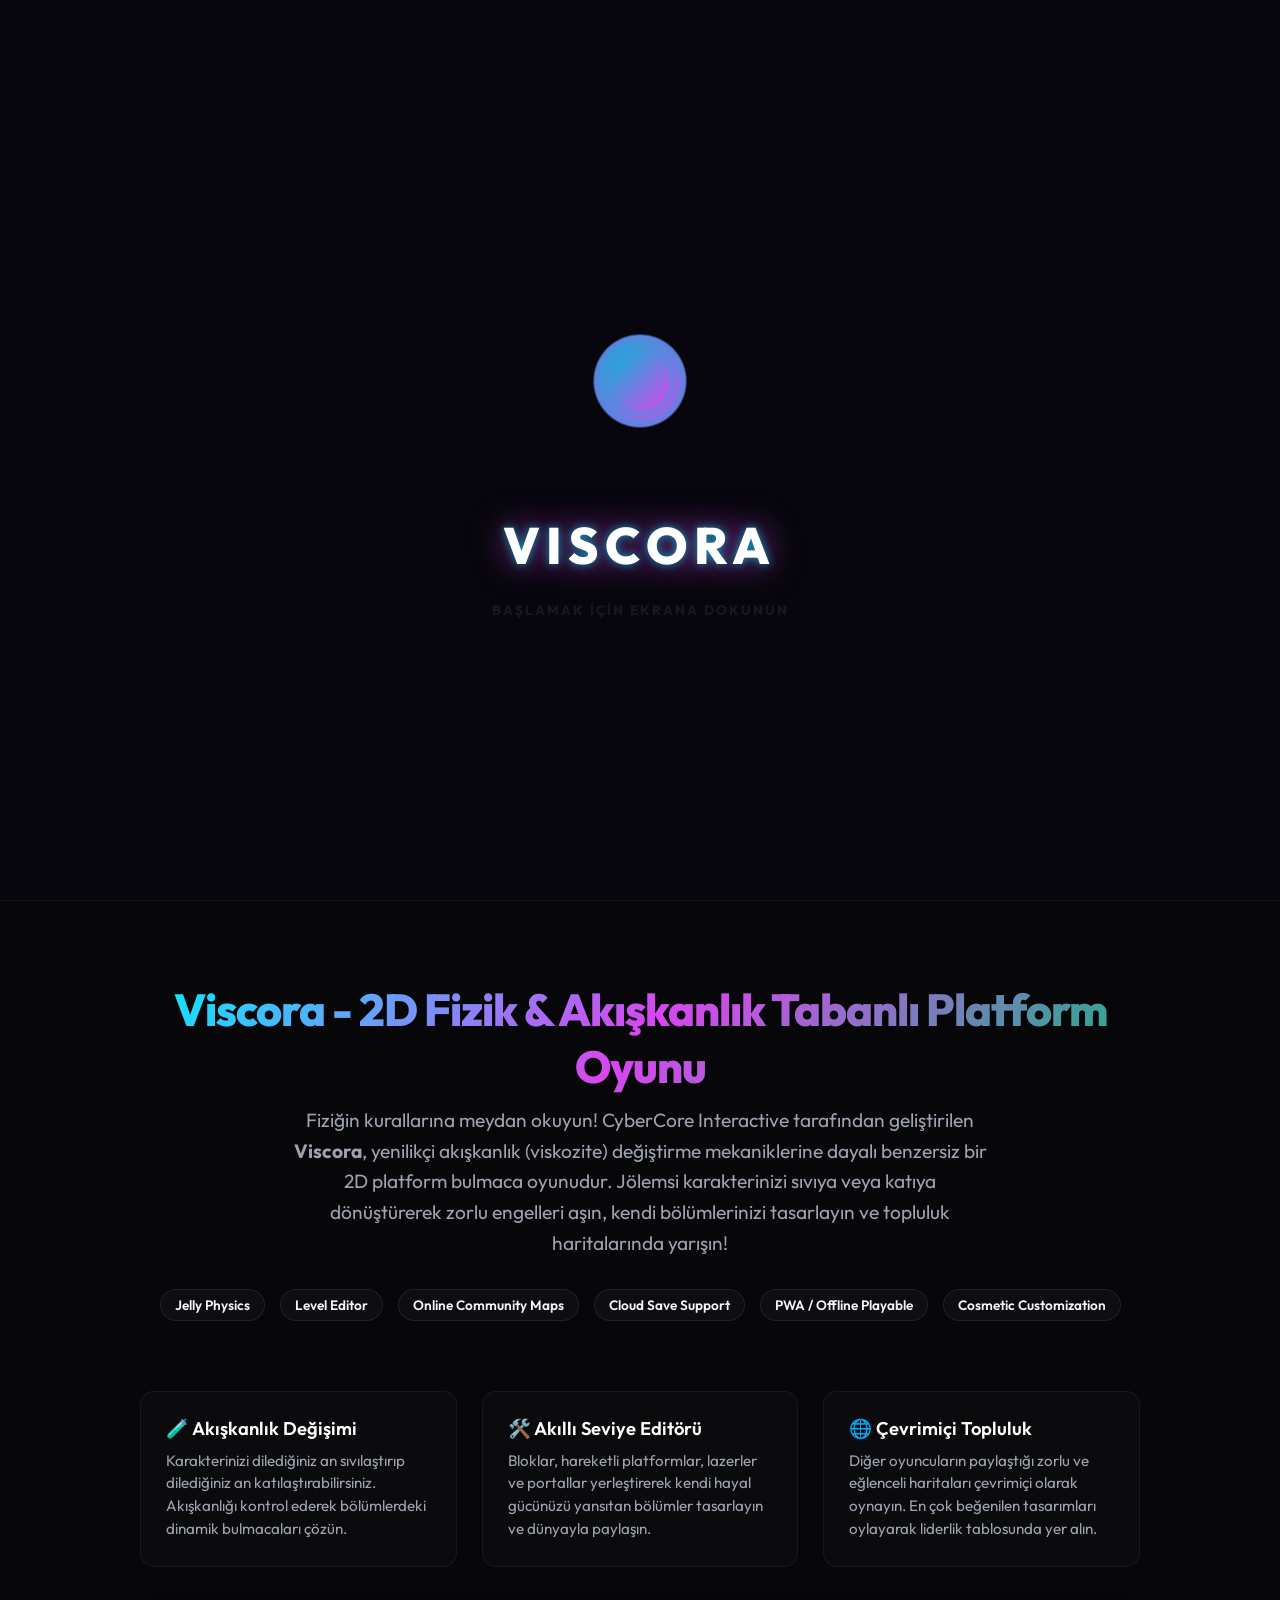
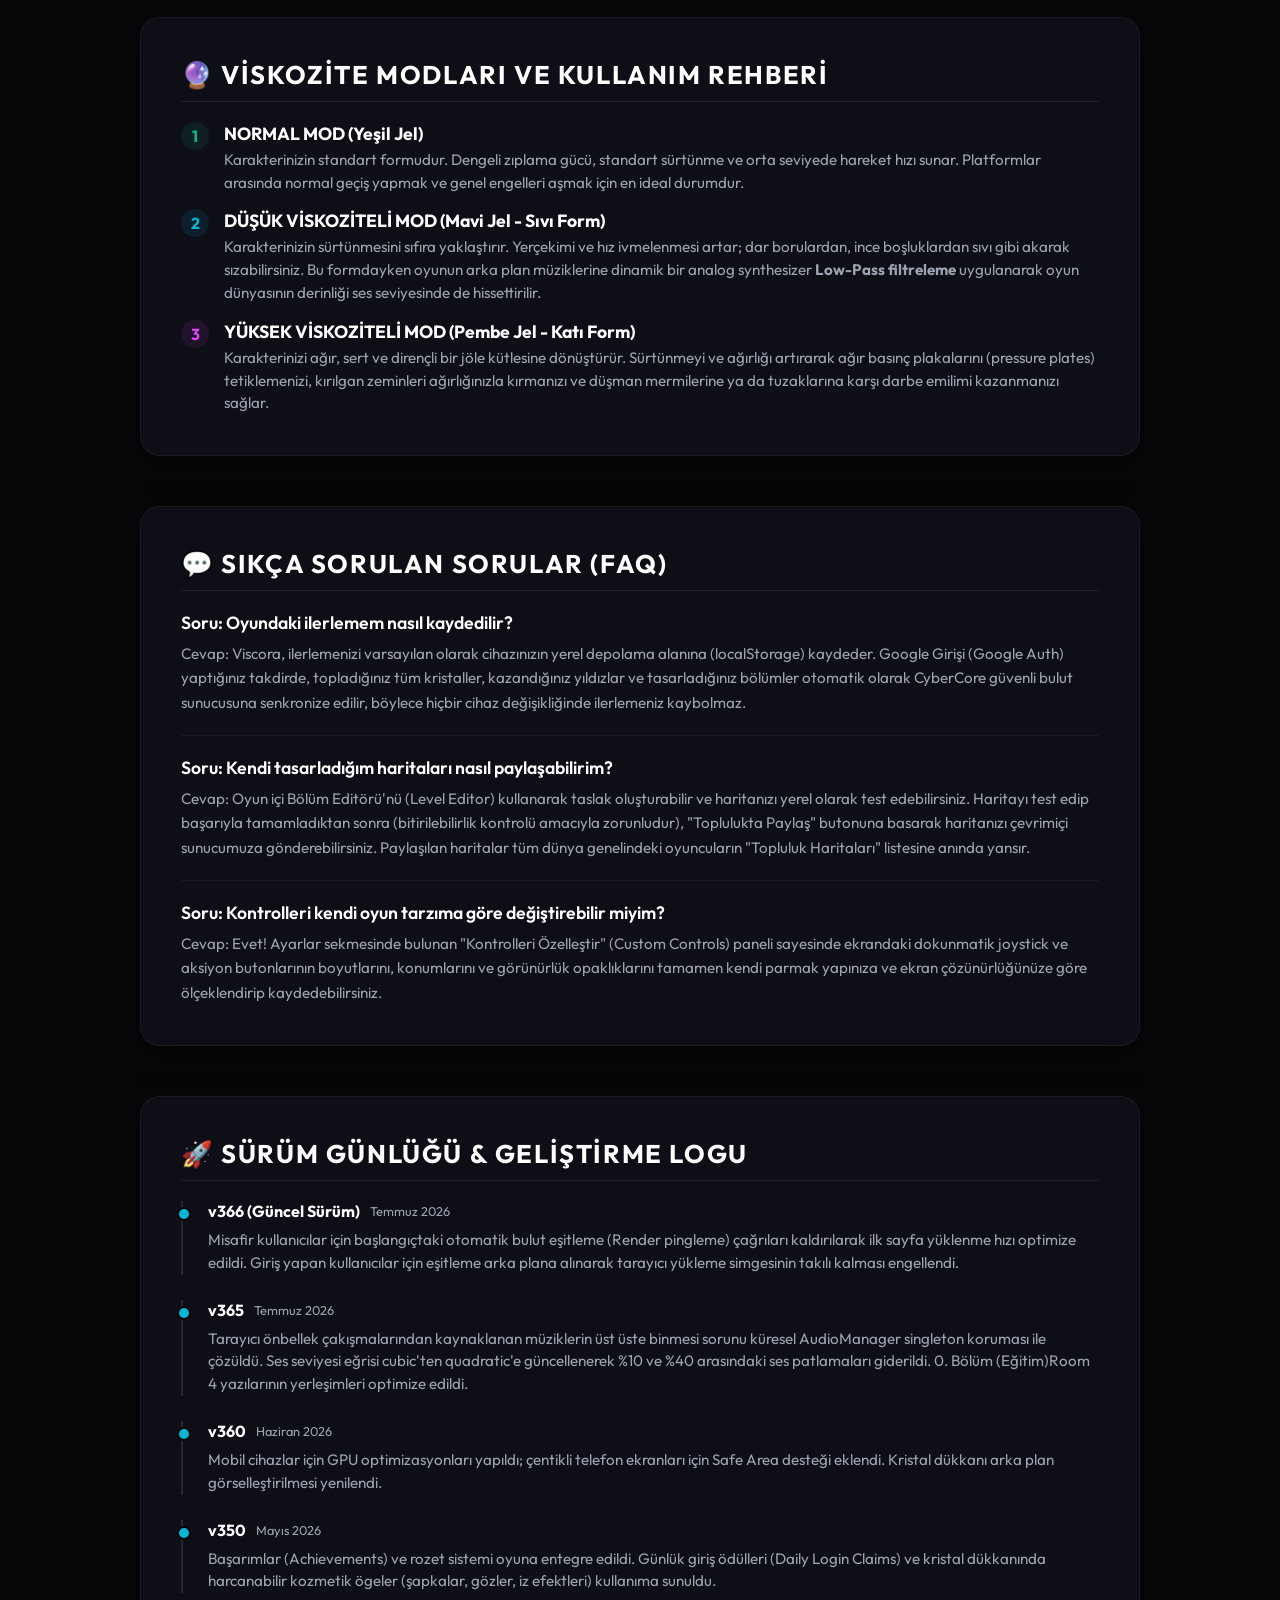
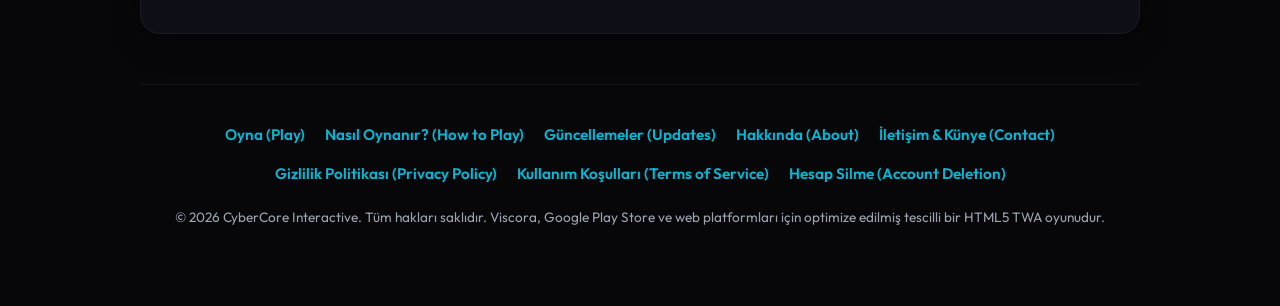
==== commit e1058bb4: "fix: removed duplicate const splash declaration in main.js (v396 / 1.0.0.85)" ====
--- a/index.html
+++ b/index.html
@@ -1955,9 +1955,9 @@
         <span class="offline-dot"></span> ÇEVRİMDIŞI MOD
     </div>
 
-    <script src="js/admob_manager.js?v=v395"></script>
-    <script src="js/controls_customizer.js?v=v395"></script>
-    <script type="module" src="js/main.js?v=v395"></script>
+    <script src="js/admob_manager.js?v=v396"></script>
+    <script src="js/controls_customizer.js?v=v396"></script>
+    <script type="module" src="js/main.js?v=v396"></script>
 </body>
 </html>
 
